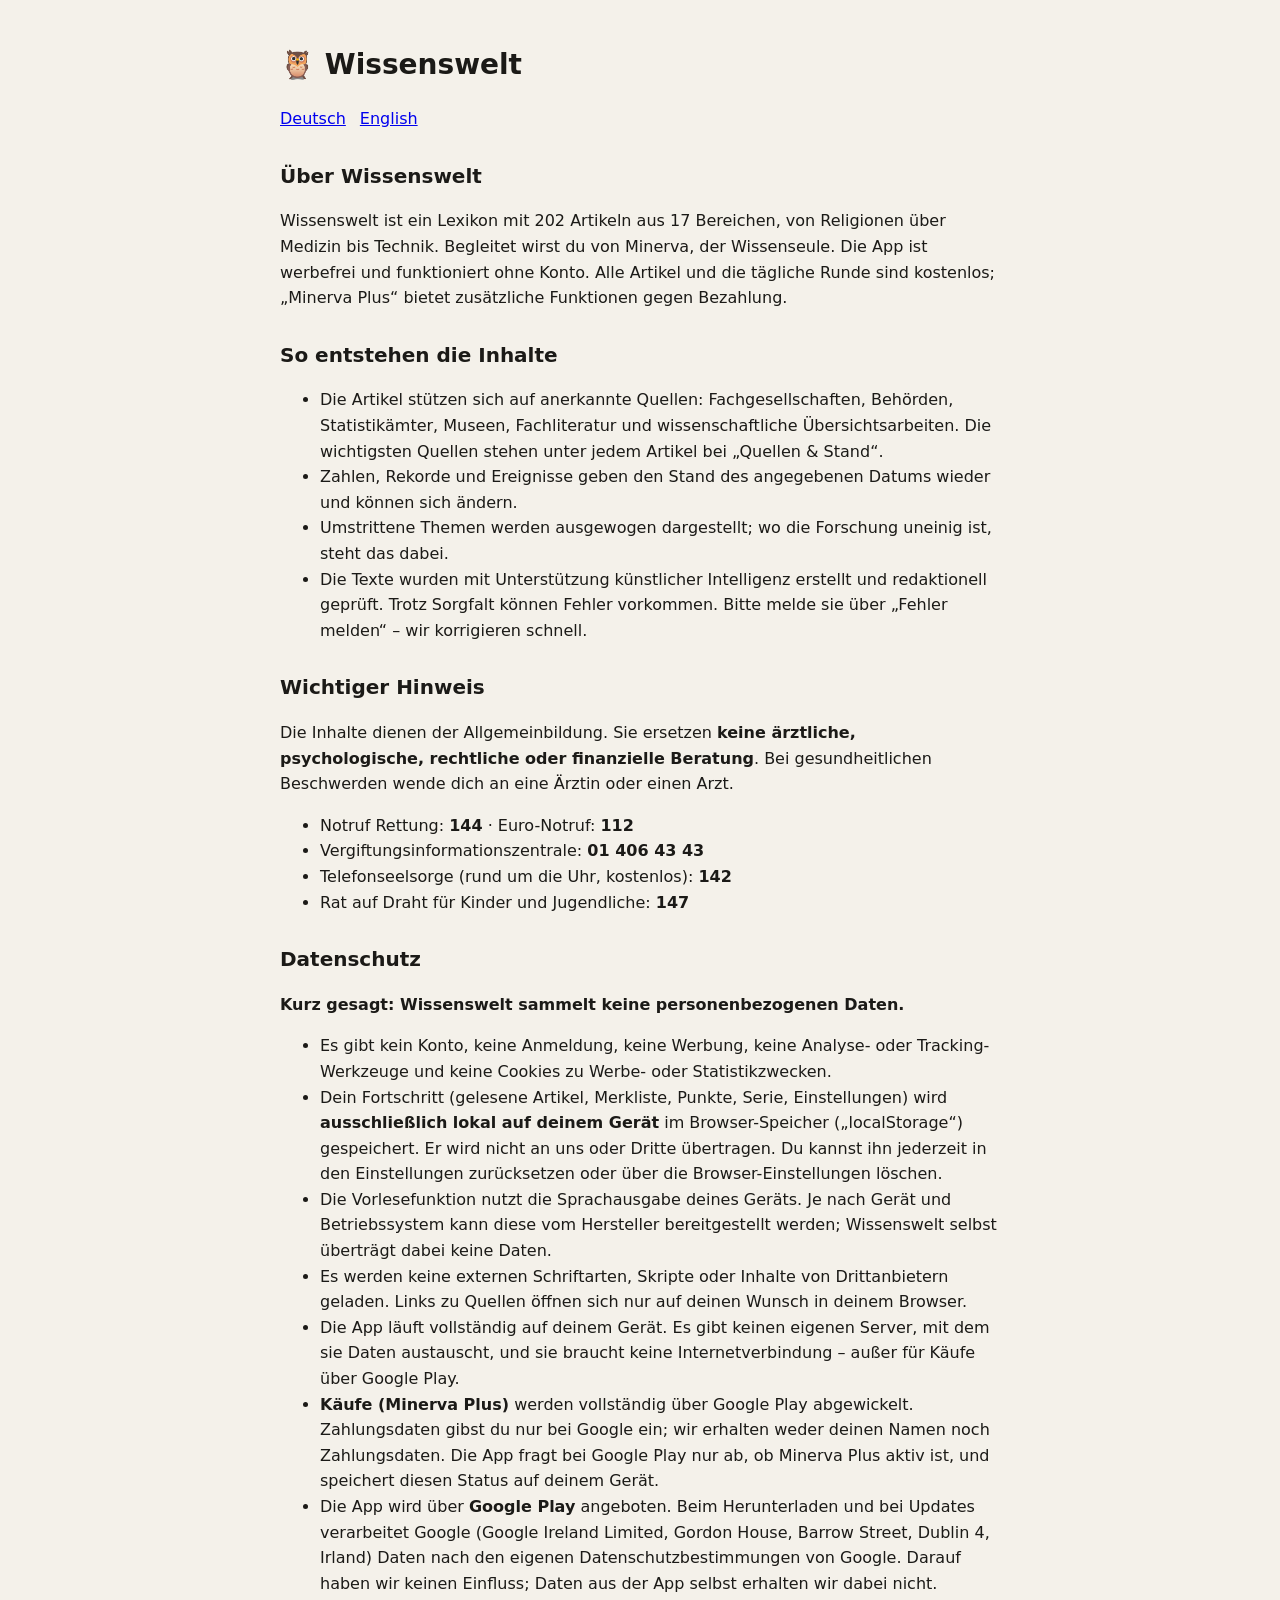
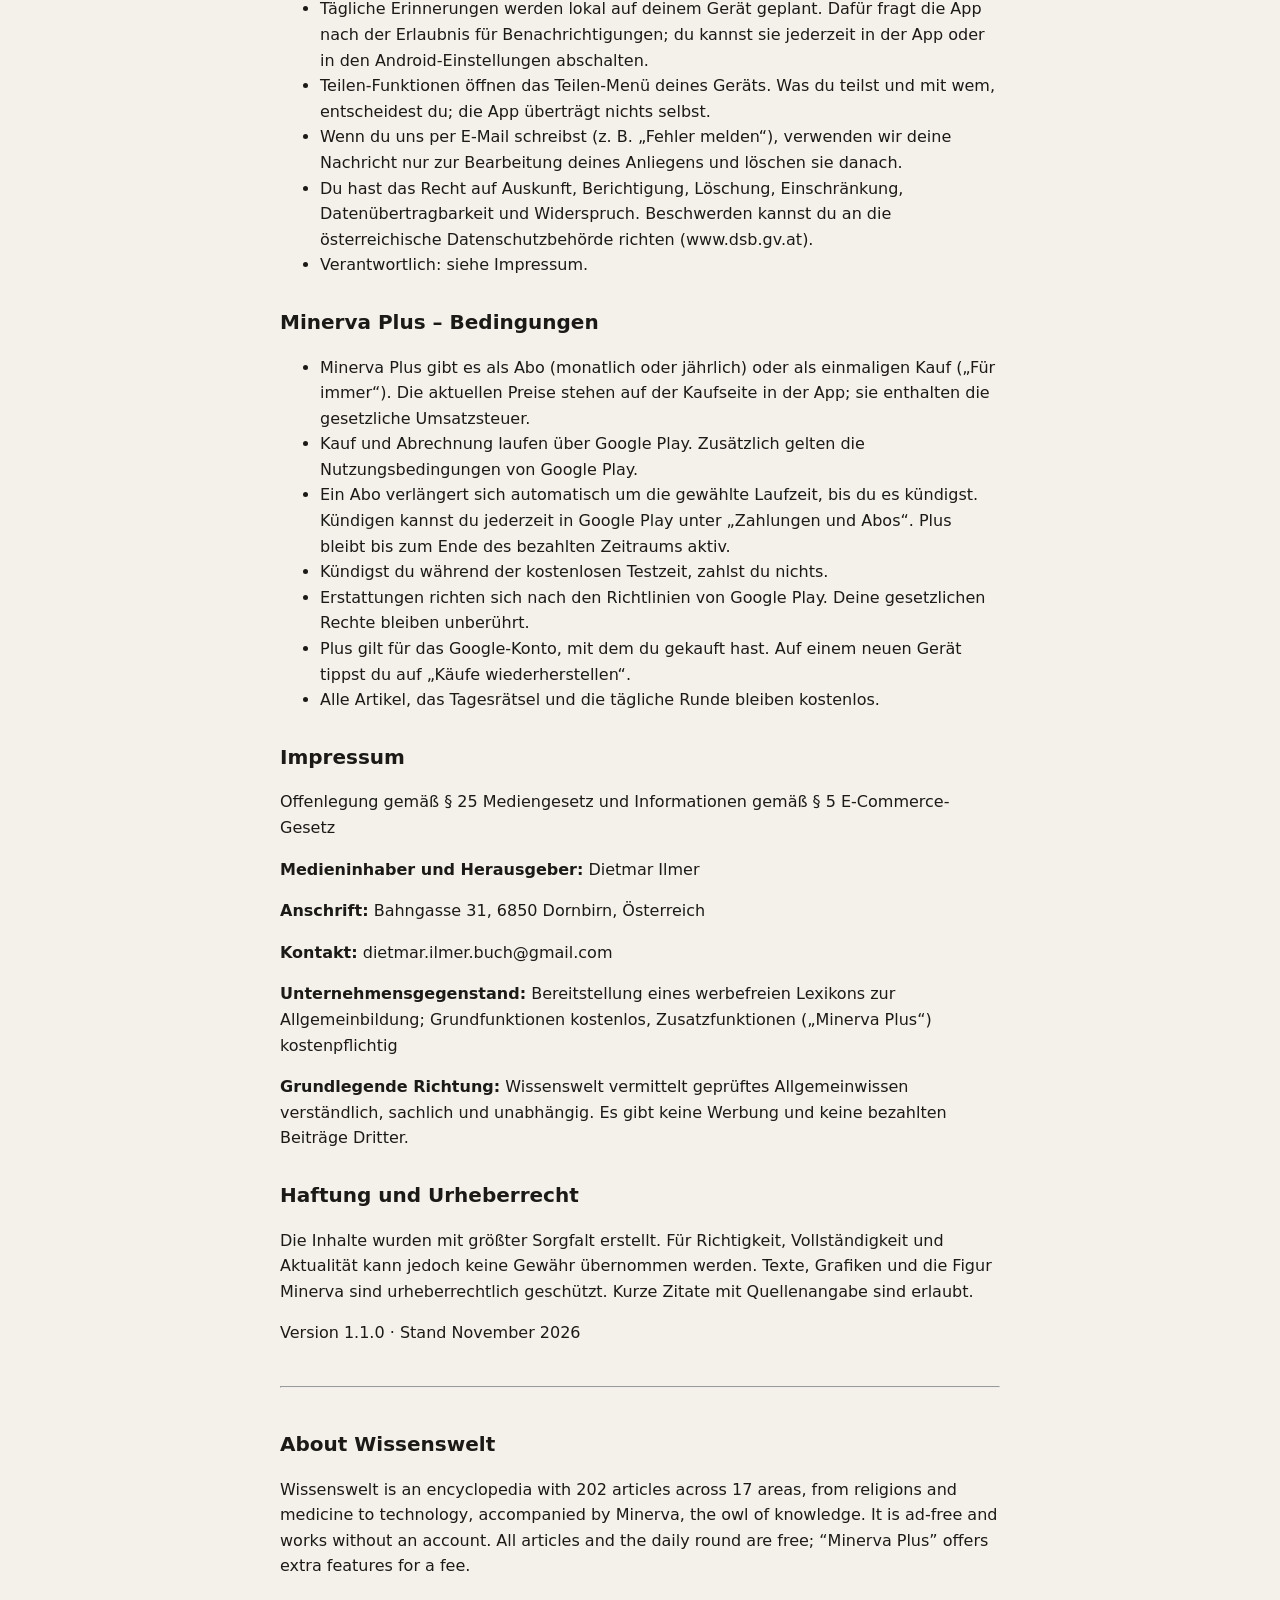
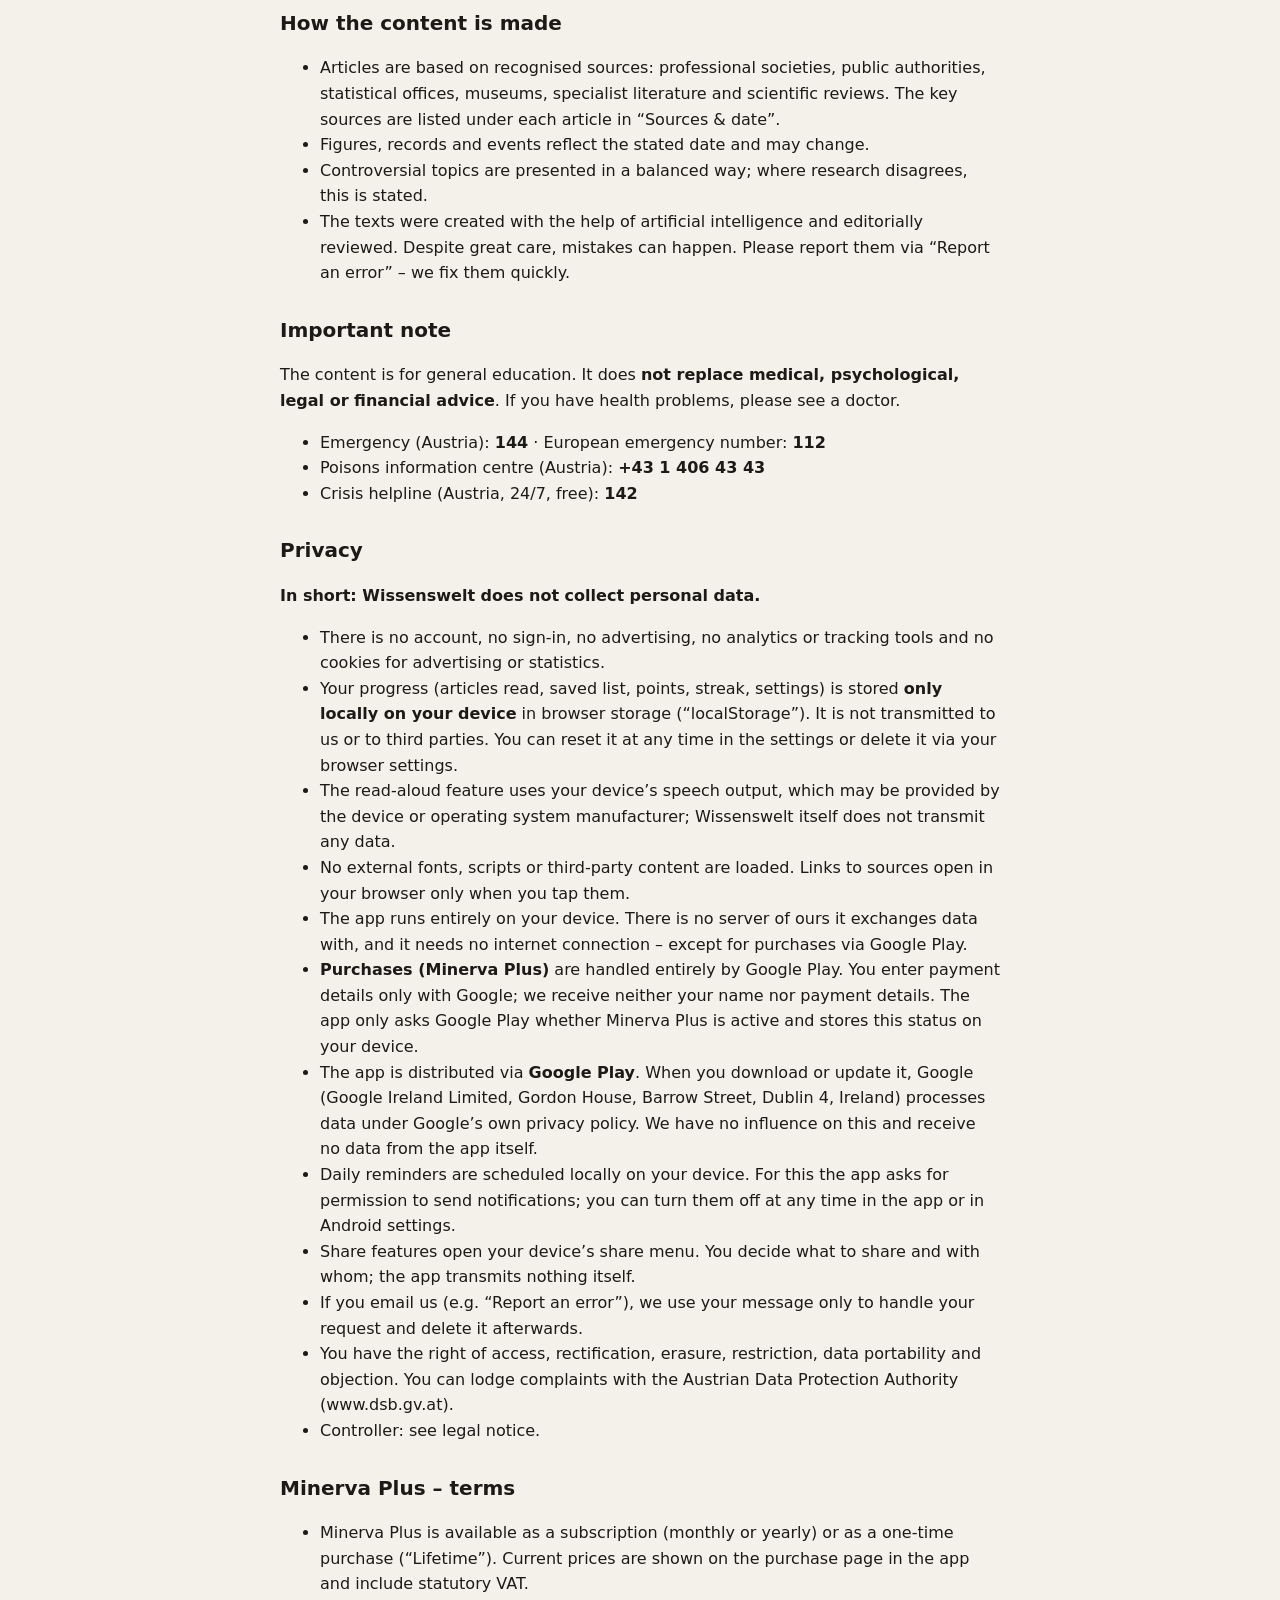
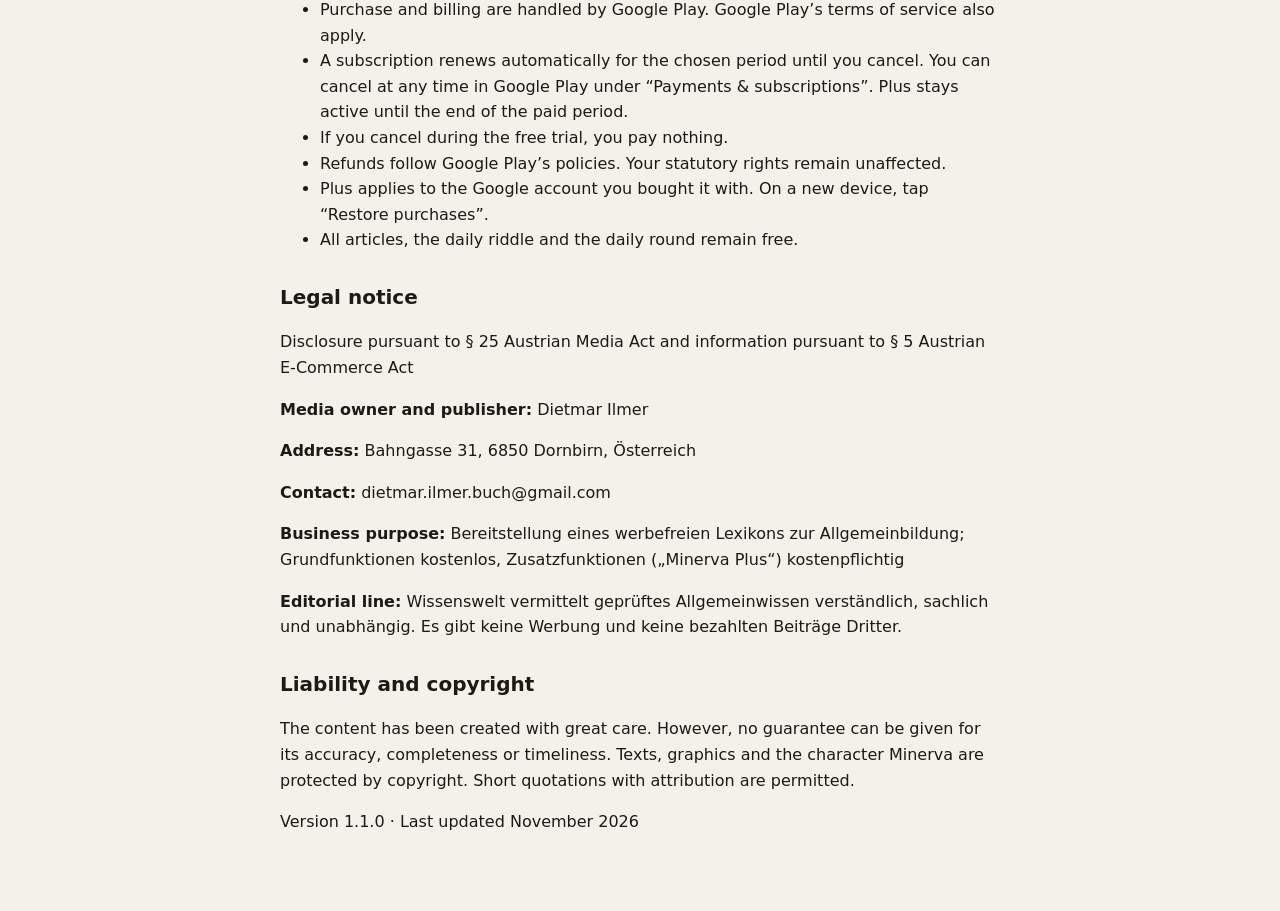
==== index.html @ 7f0a8e6c "Datenschutzerklärung und Impressum für Wissenswelt Co-Authored-By: Claude Opus 5.5 <noreply@anthropi" ====
<!DOCTYPE html><html lang="de"><head><meta charset="utf-8"><meta name="viewport" content="width=device-width,initial-scale=1"><title>Wissenswelt – Datenschutz & Impressum</title>
<style>body{font-family:system-ui,-apple-system,"Segoe UI",Roboto,sans-serif;max-width:720px;margin:0 auto;padding:24px 18px 60px;line-height:1.6;color:#1b1a17;background:#f4f1ea}h1{font-size:28px}h2{margin-top:28px;font-size:20px}nav a{margin-right:14px}hr{margin:40px 0}</style></head>
<body><h1>🦉 Wissenswelt</h1><nav><a href="#de">Deutsch</a><a href="#en">English</a></nav><section id="de"><h2>Über Wissenswelt</h2>
<p>Wissenswelt ist ein Lexikon mit 202 Artikeln aus 17 Bereichen, von Religionen über Medizin bis Technik. Begleitet wirst du von Minerva, der Wissenseule. Die App ist werbefrei und funktioniert ohne Konto. Alle Artikel und die tägliche Runde sind kostenlos; „Minerva Plus“ bietet zusätzliche Funktionen gegen Bezahlung.</p>
<h2>So entstehen die Inhalte</h2>
<ul>
<li>Die Artikel stützen sich auf anerkannte Quellen: Fachgesellschaften, Behörden, Statistikämter, Museen, Fachliteratur und wissenschaftliche Übersichtsarbeiten. Die wichtigsten Quellen stehen unter jedem Artikel bei „Quellen &amp; Stand“.</li>
<li>Zahlen, Rekorde und Ereignisse geben den Stand des angegebenen Datums wieder und können sich ändern.</li>
<li>Umstrittene Themen werden ausgewogen dargestellt; wo die Forschung uneinig ist, steht das dabei.</li>
<li>Die Texte wurden mit Unterstützung künstlicher Intelligenz erstellt und redaktionell geprüft. Trotz Sorgfalt können Fehler vorkommen. Bitte melde sie über „Fehler melden“ – wir korrigieren schnell.</li>
</ul>
<h2>Wichtiger Hinweis</h2>
<p>Die Inhalte dienen der Allgemeinbildung. Sie ersetzen <b>keine ärztliche, psychologische, rechtliche oder finanzielle Beratung</b>. Bei gesundheitlichen Beschwerden wende dich an eine Ärztin oder einen Arzt.</p>
<ul>
<li>Notruf Rettung: <b>144</b> · Euro-Notruf: <b>112</b></li>
<li>Vergiftungsinformationszentrale: <b>01 406 43 43</b></li>
<li>Telefonseelsorge (rund um die Uhr, kostenlos): <b>142</b></li>
<li>Rat auf Draht für Kinder und Jugendliche: <b>147</b></li>
</ul>
<h2>Datenschutz</h2>
<p><b>Kurz gesagt: Wissenswelt sammelt keine personenbezogenen Daten.</b></p>
<ul>
<li>Es gibt kein Konto, keine Anmeldung, keine Werbung, keine Analyse- oder Tracking-Werkzeuge und keine Cookies zu Werbe- oder Statistikzwecken.</li>
<li>Dein Fortschritt (gelesene Artikel, Merkliste, Punkte, Serie, Einstellungen) wird <b>ausschließlich lokal auf deinem Gerät</b> im Browser-Speicher („localStorage“) gespeichert. Er wird nicht an uns oder Dritte übertragen. Du kannst ihn jederzeit in den Einstellungen zurücksetzen oder über die Browser-Einstellungen löschen.</li>
<li>Die Vorlesefunktion nutzt die Sprachausgabe deines Geräts. Je nach Gerät und Betriebssystem kann diese vom Hersteller bereitgestellt werden; Wissenswelt selbst überträgt dabei keine Daten.</li>
<li>Es werden keine externen Schriftarten, Skripte oder Inhalte von Drittanbietern geladen. Links zu Quellen öffnen sich nur auf deinen Wunsch in deinem Browser.</li>
<li>Die App läuft vollständig auf deinem Gerät. Es gibt keinen eigenen Server, mit dem sie Daten austauscht, und sie braucht keine Internetverbindung – außer für Käufe über Google Play.</li>
<li><b>Käufe (Minerva Plus)</b> werden vollständig über Google Play abgewickelt. Zahlungsdaten gibst du nur bei Google ein; wir erhalten weder deinen Namen noch Zahlungsdaten. Die App fragt bei Google Play nur ab, ob Minerva Plus aktiv ist, und speichert diesen Status auf deinem Gerät.</li>
<li>Die App wird über <b>Google Play</b> angeboten. Beim Herunterladen und bei Updates verarbeitet Google (Google Ireland Limited, Gordon House, Barrow Street, Dublin 4, Irland) Daten nach den eigenen Datenschutzbestimmungen von Google. Darauf haben wir keinen Einfluss; Daten aus der App selbst erhalten wir dabei nicht.</li>
<li>Tägliche Erinnerungen werden lokal auf deinem Gerät geplant. Dafür fragt die App nach der Erlaubnis für Benachrichtigungen; du kannst sie jederzeit in der App oder in den Android-Einstellungen abschalten.</li>
<li>Teilen-Funktionen öffnen das Teilen-Menü deines Geräts. Was du teilst und mit wem, entscheidest du; die App überträgt nichts selbst.</li>
<li>Wenn du uns per E-Mail schreibst (z. B. „Fehler melden“), verwenden wir deine Nachricht nur zur Bearbeitung deines Anliegens und löschen sie danach.</li>
<li>Du hast das Recht auf Auskunft, Berichtigung, Löschung, Einschränkung, Datenübertragbarkeit und Widerspruch. Beschwerden kannst du an die österreichische Datenschutzbehörde richten (www.dsb.gv.at).</li>
<li>Verantwortlich: siehe Impressum.</li>
</ul>
<h2>Minerva Plus – Bedingungen</h2>
<ul>
<li>Minerva Plus gibt es als Abo (monatlich oder jährlich) oder als einmaligen Kauf („Für immer“). Die aktuellen Preise stehen auf der Kaufseite in der App; sie enthalten die gesetzliche Umsatzsteuer.</li>
<li>Kauf und Abrechnung laufen über Google Play. Zusätzlich gelten die Nutzungsbedingungen von Google Play.</li>
<li>Ein Abo verlängert sich automatisch um die gewählte Laufzeit, bis du es kündigst. Kündigen kannst du jederzeit in Google Play unter „Zahlungen und Abos“. Plus bleibt bis zum Ende des bezahlten Zeitraums aktiv.</li>
<li>Kündigst du während der kostenlosen Testzeit, zahlst du nichts.</li>
<li>Erstattungen richten sich nach den Richtlinien von Google Play. Deine gesetzlichen Rechte bleiben unberührt.</li>
<li>Plus gilt für das Google-Konto, mit dem du gekauft hast. Auf einem neuen Gerät tippst du auf „Käufe wiederherstellen“.</li>
<li>Alle Artikel, das Tagesrätsel und die tägliche Runde bleiben kostenlos.</li>
</ul>
<h2>Impressum</h2>
<p>Offenlegung gemäß § 25 Mediengesetz und Informationen gemäß § 5 E-Commerce-Gesetz</p>
<p><b>Medieninhaber und Herausgeber:</b> Dietmar Ilmer</p>
<p><b>Anschrift:</b> Bahngasse 31, 6850 Dornbirn, Österreich</p>
<p><b>Kontakt:</b> dietmar.ilmer.buch@gmail.com</p>
<p><b>Unternehmensgegenstand:</b> Bereitstellung eines werbefreien Lexikons zur Allgemeinbildung; Grundfunktionen kostenlos, Zusatzfunktionen („Minerva Plus“) kostenpflichtig</p>
<p><b>Grundlegende Richtung:</b> Wissenswelt vermittelt geprüftes Allgemeinwissen verständlich, sachlich und unabhängig. Es gibt keine Werbung und keine bezahlten Beiträge Dritter.</p>
<h2>Haftung und Urheberrecht</h2>
<p>Die Inhalte wurden mit größter Sorgfalt erstellt. Für Richtigkeit, Vollständigkeit und Aktualität kann jedoch keine Gewähr übernommen werden. Texte, Grafiken und die Figur Minerva sind urheberrechtlich geschützt. Kurze Zitate mit Quellenangabe sind erlaubt.</p>
<p>Version 1.1.0 · Stand November 2026</p></section><hr><section id="en" lang="en"><h2>About Wissenswelt</h2>
<p>Wissenswelt is an encyclopedia with 202 articles across 17 areas, from religions and medicine to technology, accompanied by Minerva, the owl of knowledge. It is ad-free and works without an account. All articles and the daily round are free; “Minerva Plus” offers extra features for a fee.</p>
<h2>How the content is made</h2>
<ul>
<li>Articles are based on recognised sources: professional societies, public authorities, statistical offices, museums, specialist literature and scientific reviews. The key sources are listed under each article in “Sources &amp; date”.</li>
<li>Figures, records and events reflect the stated date and may change.</li>
<li>Controversial topics are presented in a balanced way; where research disagrees, this is stated.</li>
<li>The texts were created with the help of artificial intelligence and editorially reviewed. Despite great care, mistakes can happen. Please report them via “Report an error” – we fix them quickly.</li>
</ul>
<h2>Important note</h2>
<p>The content is for general education. It does <b>not replace medical, psychological, legal or financial advice</b>. If you have health problems, please see a doctor.</p>
<ul>
<li>Emergency (Austria): <b>144</b> · European emergency number: <b>112</b></li>
<li>Poisons information centre (Austria): <b>+43 1 406 43 43</b></li>
<li>Crisis helpline (Austria, 24/7, free): <b>142</b></li>
</ul>
<h2>Privacy</h2>
<p><b>In short: Wissenswelt does not collect personal data.</b></p>
<ul>
<li>There is no account, no sign-in, no advertising, no analytics or tracking tools and no cookies for advertising or statistics.</li>
<li>Your progress (articles read, saved list, points, streak, settings) is stored <b>only locally on your device</b> in browser storage (“localStorage”). It is not transmitted to us or to third parties. You can reset it at any time in the settings or delete it via your browser settings.</li>
<li>The read-aloud feature uses your device’s speech output, which may be provided by the device or operating system manufacturer; Wissenswelt itself does not transmit any data.</li>
<li>No external fonts, scripts or third-party content are loaded. Links to sources open in your browser only when you tap them.</li>
<li>The app runs entirely on your device. There is no server of ours it exchanges data with, and it needs no internet connection – except for purchases via Google Play.</li>
<li><b>Purchases (Minerva Plus)</b> are handled entirely by Google Play. You enter payment details only with Google; we receive neither your name nor payment details. The app only asks Google Play whether Minerva Plus is active and stores this status on your device.</li>
<li>The app is distributed via <b>Google Play</b>. When you download or update it, Google (Google Ireland Limited, Gordon House, Barrow Street, Dublin 4, Ireland) processes data under Google’s own privacy policy. We have no influence on this and receive no data from the app itself.</li>
<li>Daily reminders are scheduled locally on your device. For this the app asks for permission to send notifications; you can turn them off at any time in the app or in Android settings.</li>
<li>Share features open your device’s share menu. You decide what to share and with whom; the app transmits nothing itself.</li>
<li>If you email us (e.g. “Report an error”), we use your message only to handle your request and delete it afterwards.</li>
<li>You have the right of access, rectification, erasure, restriction, data portability and objection. You can lodge complaints with the Austrian Data Protection Authority (www.dsb.gv.at).</li>
<li>Controller: see legal notice.</li>
</ul>
<h2>Minerva Plus – terms</h2>
<ul>
<li>Minerva Plus is available as a subscription (monthly or yearly) or as a one-time purchase (“Lifetime”). Current prices are shown on the purchase page in the app and include statutory VAT.</li>
<li>Purchase and billing are handled by Google Play. Google Play’s terms of service also apply.</li>
<li>A subscription renews automatically for the chosen period until you cancel. You can cancel at any time in Google Play under “Payments &amp; subscriptions”. Plus stays active until the end of the paid period.</li>
<li>If you cancel during the free trial, you pay nothing.</li>
<li>Refunds follow Google Play’s policies. Your statutory rights remain unaffected.</li>
<li>Plus applies to the Google account you bought it with. On a new device, tap “Restore purchases”.</li>
<li>All articles, the daily riddle and the daily round remain free.</li>
</ul>
<h2>Legal notice</h2>
<p>Disclosure pursuant to § 25 Austrian Media Act and information pursuant to § 5 Austrian E-Commerce Act</p>
<p><b>Media owner and publisher:</b> Dietmar Ilmer</p>
<p><b>Address:</b> Bahngasse 31, 6850 Dornbirn, Österreich</p>
<p><b>Contact:</b> dietmar.ilmer.buch@gmail.com</p>
<p><b>Business purpose:</b> Bereitstellung eines werbefreien Lexikons zur Allgemeinbildung; Grundfunktionen kostenlos, Zusatzfunktionen („Minerva Plus“) kostenpflichtig</p>
<p><b>Editorial line:</b> Wissenswelt vermittelt geprüftes Allgemeinwissen verständlich, sachlich und unabhängig. Es gibt keine Werbung und keine bezahlten Beiträge Dritter.</p>
<h2>Liability and copyright</h2>
<p>The content has been created with great care. However, no guarantee can be given for its accuracy, completeness or timeliness. Texts, graphics and the character Minerva are protected by copyright. Short quotations with attribution are permitted.</p>
<p>Version 1.1.0 · Last updated November 2026</p></section></body></html>
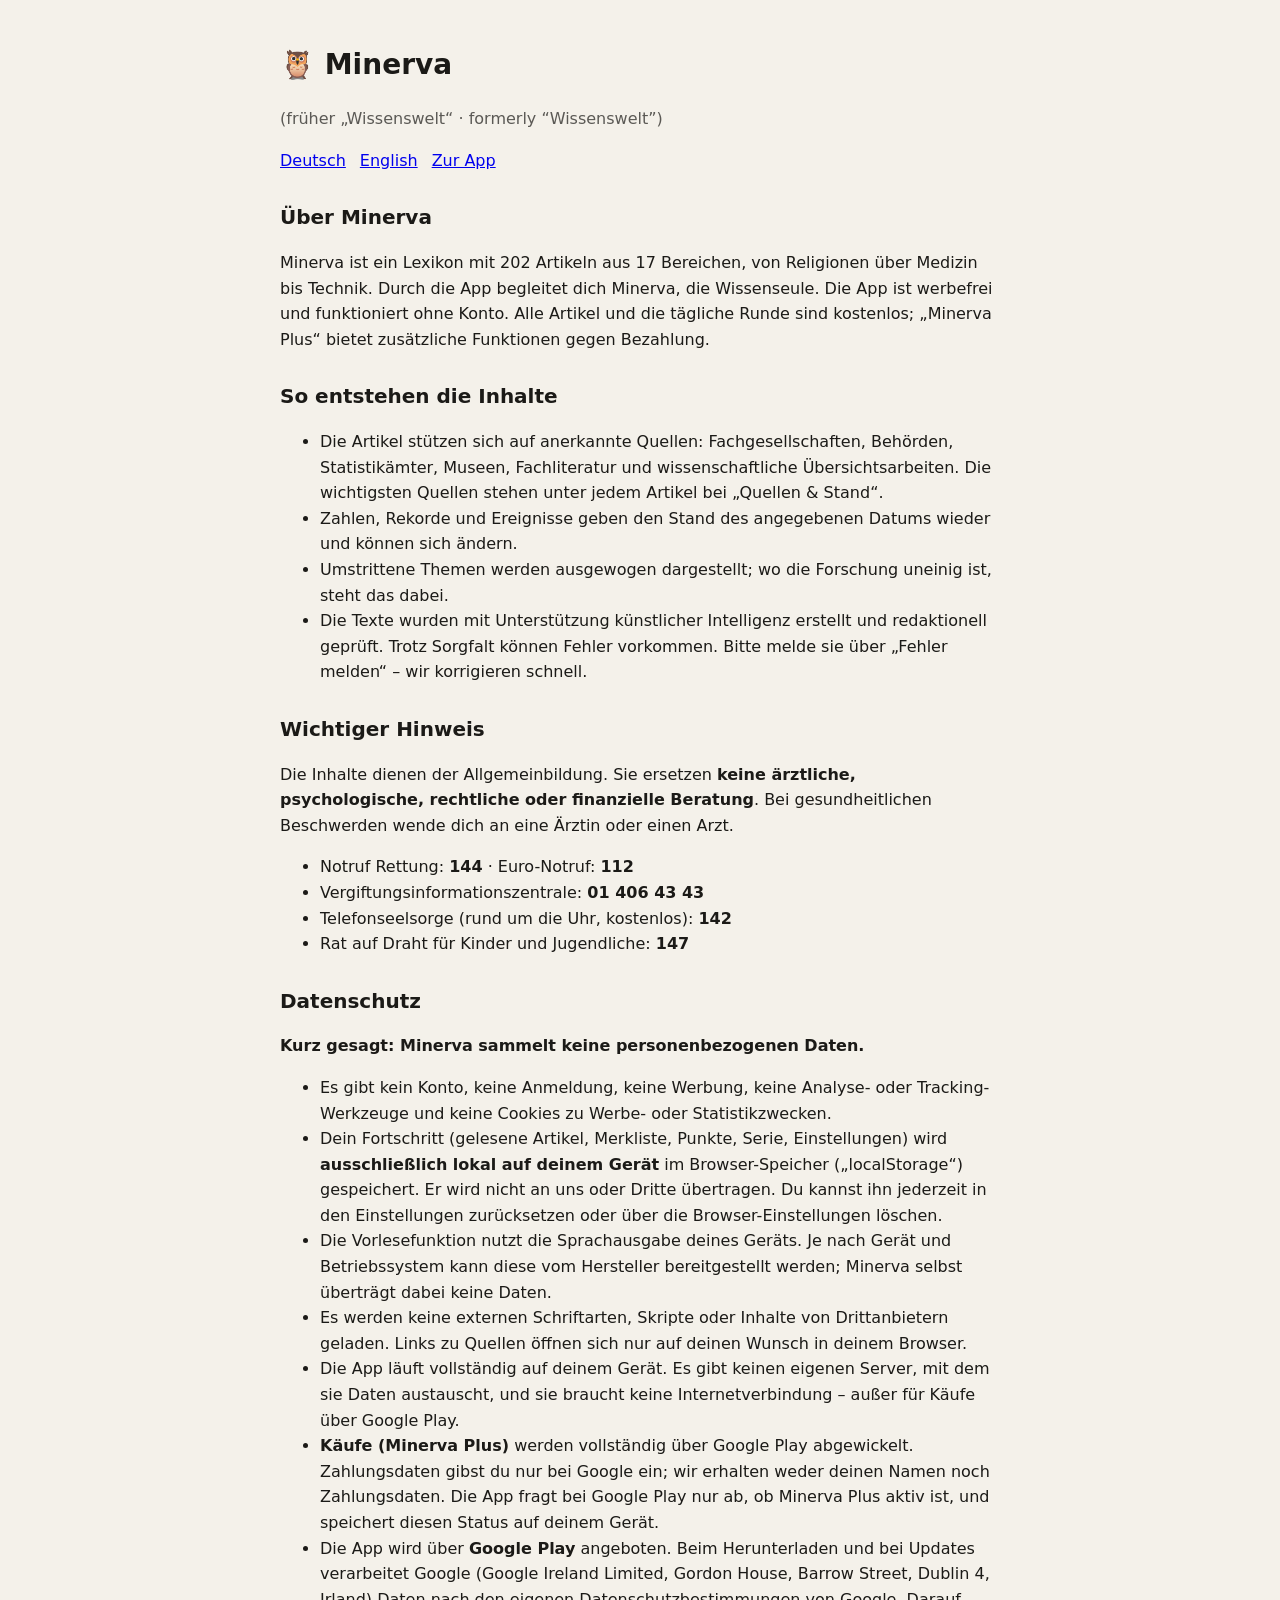
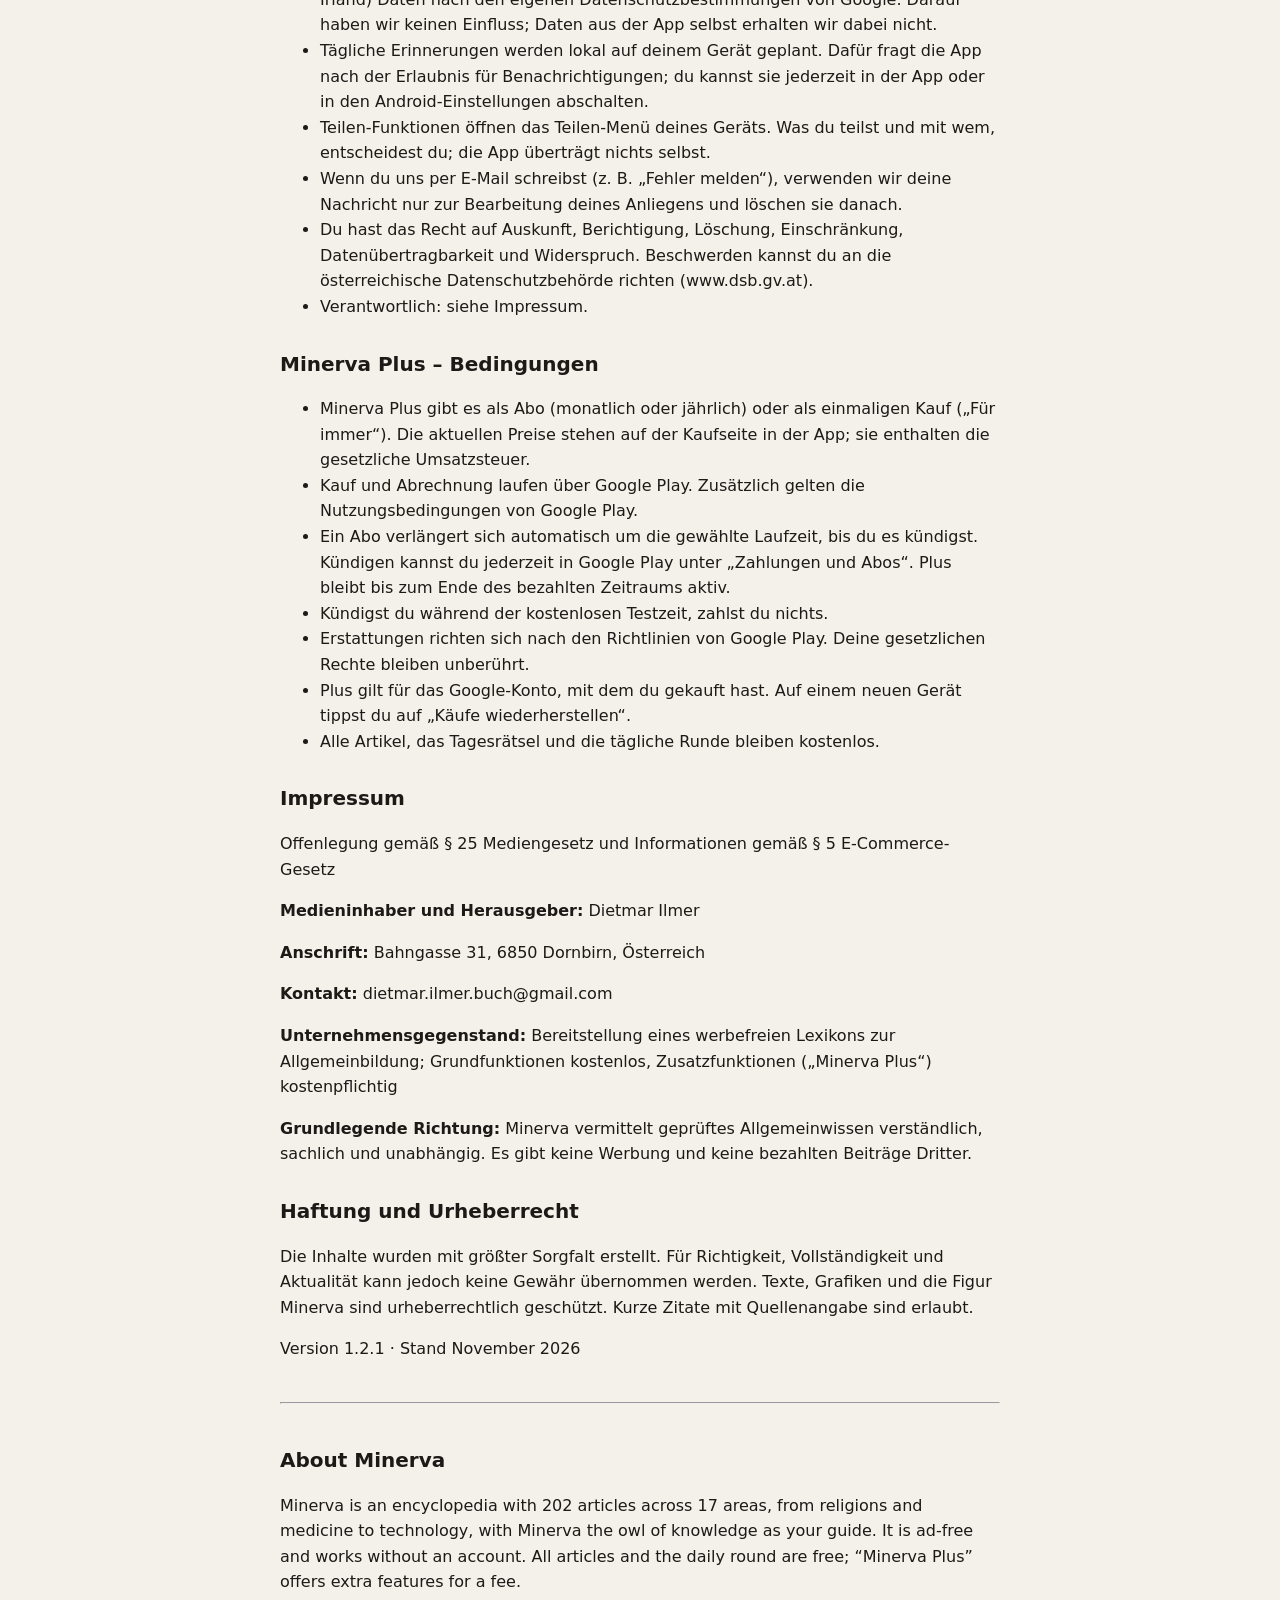
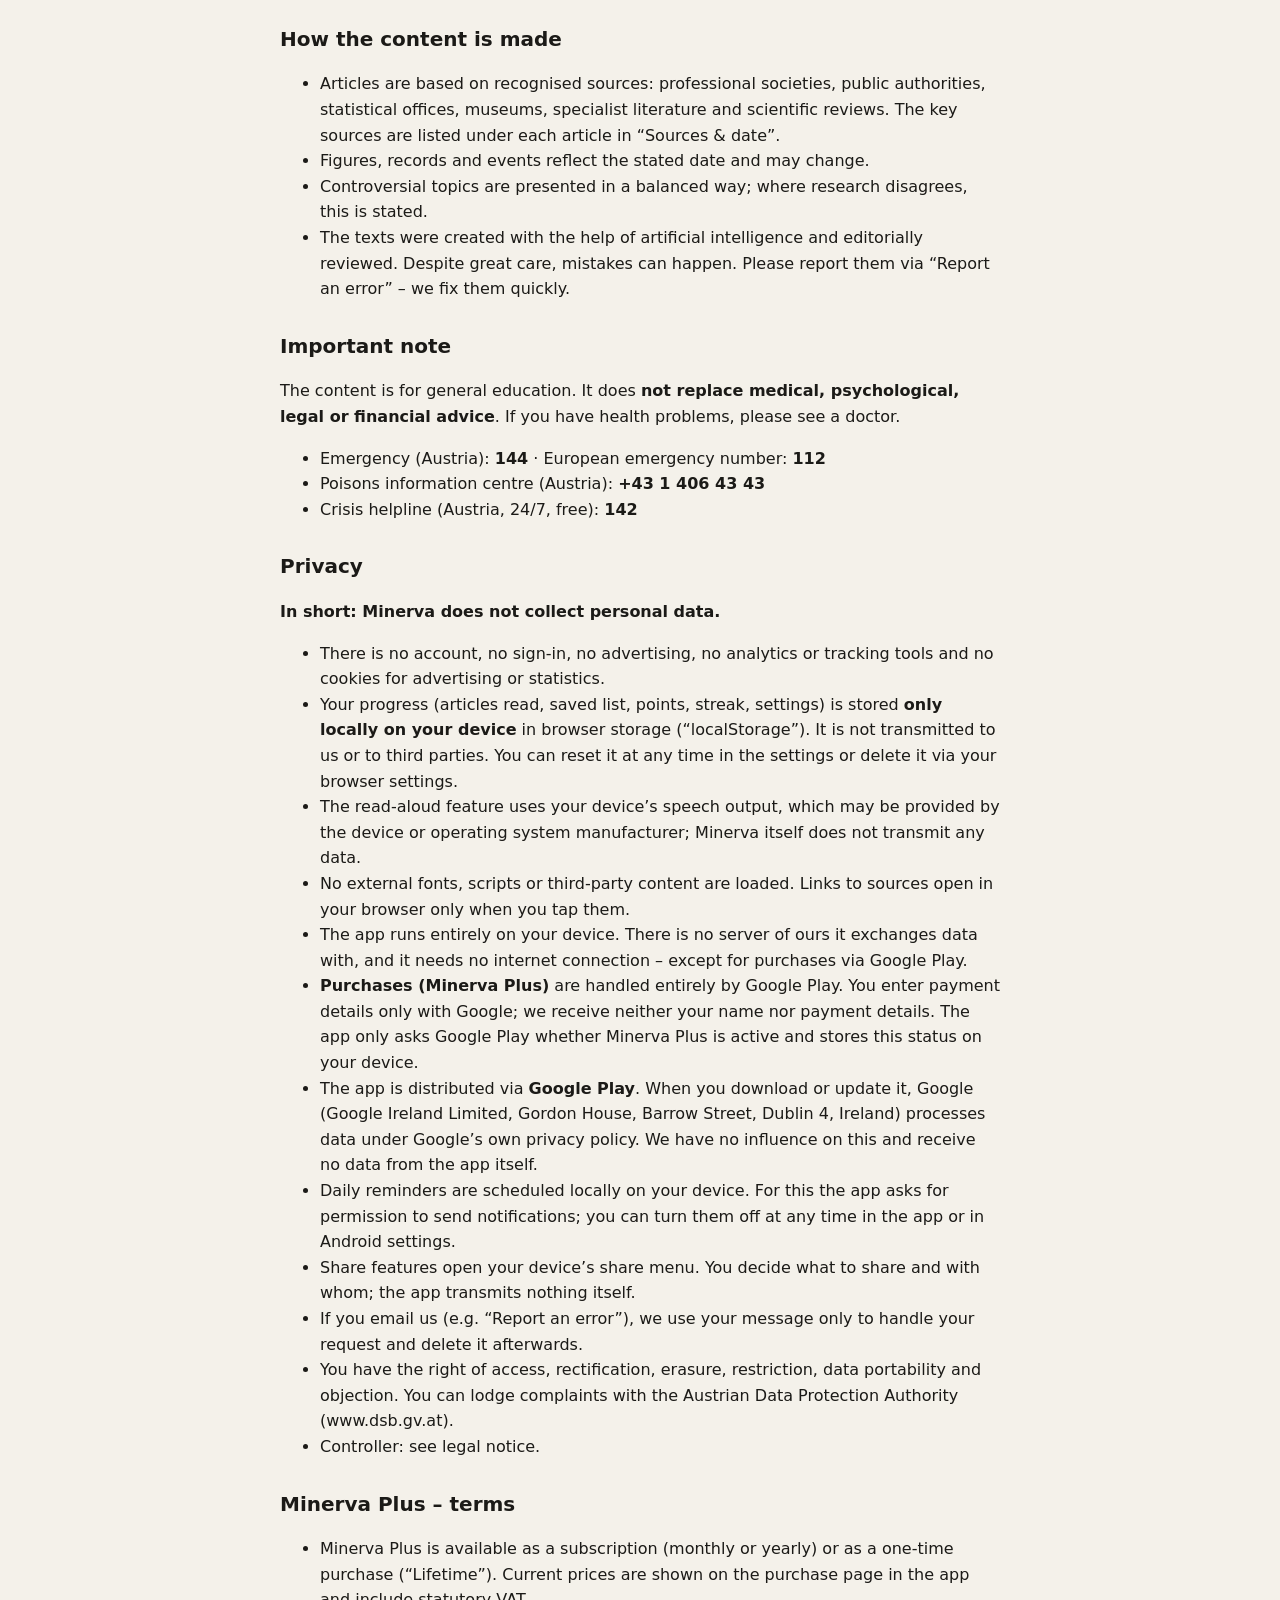
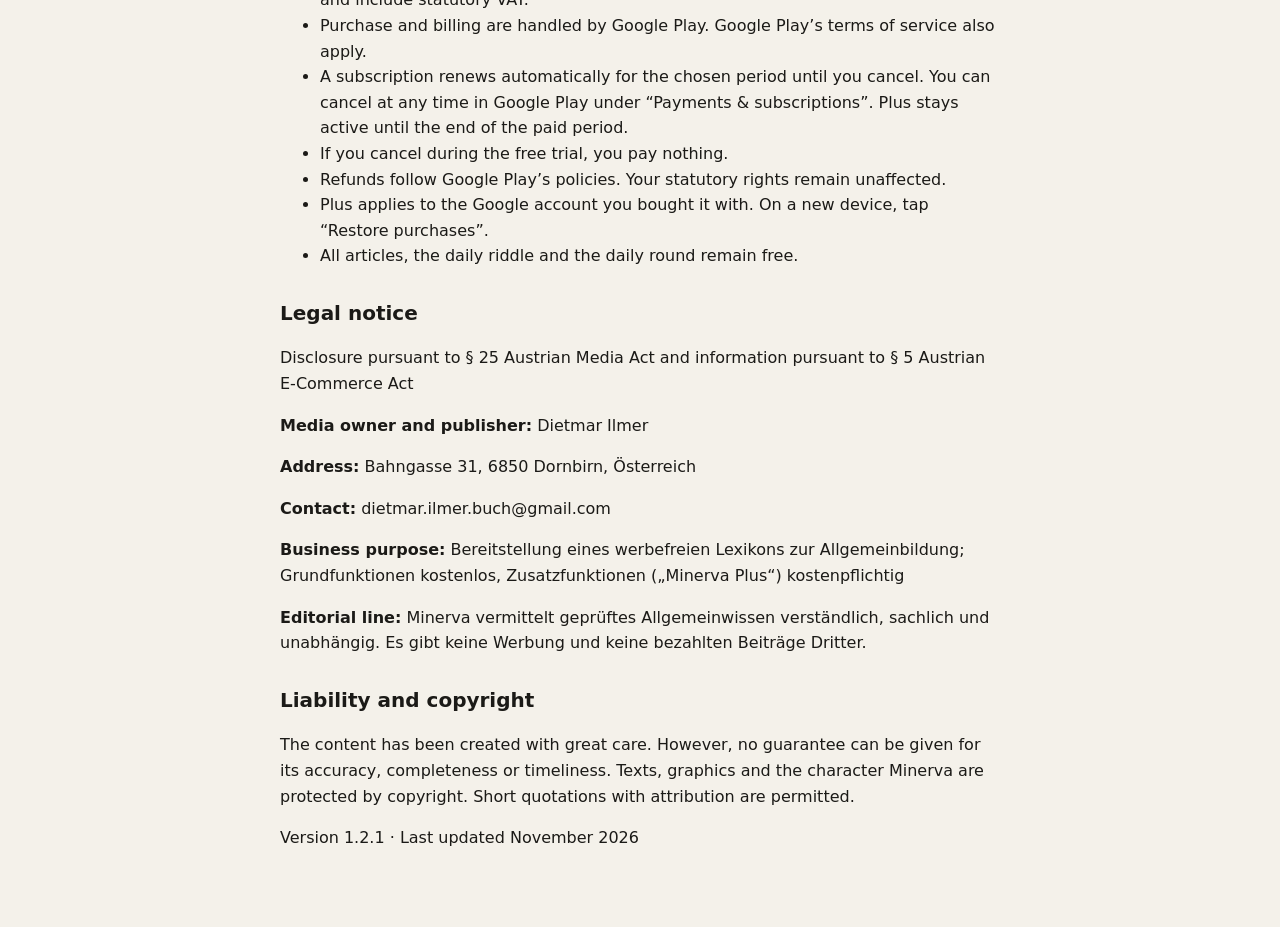
==== commit 65a74897: "Datenschutzerklärung: App heißt jetzt Minerva, Version 1.2.1 Co-Authored-By: Claude Opus 5.5 <norepl" ====
--- a/index.html
+++ b/index.html
@@ -1,7 +1,7 @@
-<!DOCTYPE html><html lang="de"><head><meta charset="utf-8"><meta name="viewport" content="width=device-width,initial-scale=1"><title>Wissenswelt – Datenschutz & Impressum</title>
+<!DOCTYPE html><html lang="de"><head><meta charset="utf-8"><meta name="viewport" content="width=device-width,initial-scale=1"><title>Minerva – Datenschutz & Impressum</title>
 <style>body{font-family:system-ui,-apple-system,"Segoe UI",Roboto,sans-serif;max-width:720px;margin:0 auto;padding:24px 18px 60px;line-height:1.6;color:#1b1a17;background:#f4f1ea}h1{font-size:28px}h2{margin-top:28px;font-size:20px}nav a{margin-right:14px}hr{margin:40px 0}</style></head>
-<body><h1>🦉 Wissenswelt</h1><nav><a href="#de">Deutsch</a><a href="#en">English</a></nav><section id="de"><h2>Über Wissenswelt</h2>
-<p>Wissenswelt ist ein Lexikon mit 202 Artikeln aus 17 Bereichen, von Religionen über Medizin bis Technik. Begleitet wirst du von Minerva, der Wissenseule. Die App ist werbefrei und funktioniert ohne Konto. Alle Artikel und die tägliche Runde sind kostenlos; „Minerva Plus“ bietet zusätzliche Funktionen gegen Bezahlung.</p>
+<body><h1>🦉 Minerva</h1><p style="opacity:.7">(früher „Wissenswelt“ · formerly “Wissenswelt”)</p><nav><a href="#de">Deutsch</a><a href="#en">English</a><a href="./">Zur App</a></nav><section id="de"><h2>Über Minerva</h2>
+<p>Minerva ist ein Lexikon mit 202 Artikeln aus 17 Bereichen, von Religionen über Medizin bis Technik. Durch die App begleitet dich Minerva, die Wissenseule. Die App ist werbefrei und funktioniert ohne Konto. Alle Artikel und die tägliche Runde sind kostenlos; „Minerva Plus“ bietet zusätzliche Funktionen gegen Bezahlung.</p>
 <h2>So entstehen die Inhalte</h2>
 <ul>
 <li>Die Artikel stützen sich auf anerkannte Quellen: Fachgesellschaften, Behörden, Statistikämter, Museen, Fachliteratur und wissenschaftliche Übersichtsarbeiten. Die wichtigsten Quellen stehen unter jedem Artikel bei „Quellen &amp; Stand“.</li>
@@ -18,11 +18,11 @@
 <li>Rat auf Draht für Kinder und Jugendliche: <b>147</b></li>
 </ul>
 <h2>Datenschutz</h2>
-<p><b>Kurz gesagt: Wissenswelt sammelt keine personenbezogenen Daten.</b></p>
+<p><b>Kurz gesagt: Minerva sammelt keine personenbezogenen Daten.</b></p>
 <ul>
 <li>Es gibt kein Konto, keine Anmeldung, keine Werbung, keine Analyse- oder Tracking-Werkzeuge und keine Cookies zu Werbe- oder Statistikzwecken.</li>
 <li>Dein Fortschritt (gelesene Artikel, Merkliste, Punkte, Serie, Einstellungen) wird <b>ausschließlich lokal auf deinem Gerät</b> im Browser-Speicher („localStorage“) gespeichert. Er wird nicht an uns oder Dritte übertragen. Du kannst ihn jederzeit in den Einstellungen zurücksetzen oder über die Browser-Einstellungen löschen.</li>
-<li>Die Vorlesefunktion nutzt die Sprachausgabe deines Geräts. Je nach Gerät und Betriebssystem kann diese vom Hersteller bereitgestellt werden; Wissenswelt selbst überträgt dabei keine Daten.</li>
+<li>Die Vorlesefunktion nutzt die Sprachausgabe deines Geräts. Je nach Gerät und Betriebssystem kann diese vom Hersteller bereitgestellt werden; Minerva selbst überträgt dabei keine Daten.</li>
 <li>Es werden keine externen Schriftarten, Skripte oder Inhalte von Drittanbietern geladen. Links zu Quellen öffnen sich nur auf deinen Wunsch in deinem Browser.</li>
 <li>Die App läuft vollständig auf deinem Gerät. Es gibt keinen eigenen Server, mit dem sie Daten austauscht, und sie braucht keine Internetverbindung – außer für Käufe über Google Play.</li>
 <li><b>Käufe (Minerva Plus)</b> werden vollständig über Google Play abgewickelt. Zahlungsdaten gibst du nur bei Google ein; wir erhalten weder deinen Namen noch Zahlungsdaten. Die App fragt bei Google Play nur ab, ob Minerva Plus aktiv ist, und speichert diesen Status auf deinem Gerät.</li>
@@ -49,11 +49,11 @@
 <p><b>Anschrift:</b> Bahngasse 31, 6850 Dornbirn, Österreich</p>
 <p><b>Kontakt:</b> dietmar.ilmer.buch@gmail.com</p>
 <p><b>Unternehmensgegenstand:</b> Bereitstellung eines werbefreien Lexikons zur Allgemeinbildung; Grundfunktionen kostenlos, Zusatzfunktionen („Minerva Plus“) kostenpflichtig</p>
-<p><b>Grundlegende Richtung:</b> Wissenswelt vermittelt geprüftes Allgemeinwissen verständlich, sachlich und unabhängig. Es gibt keine Werbung und keine bezahlten Beiträge Dritter.</p>
+<p><b>Grundlegende Richtung:</b> Minerva vermittelt geprüftes Allgemeinwissen verständlich, sachlich und unabhängig. Es gibt keine Werbung und keine bezahlten Beiträge Dritter.</p>
 <h2>Haftung und Urheberrecht</h2>
 <p>Die Inhalte wurden mit größter Sorgfalt erstellt. Für Richtigkeit, Vollständigkeit und Aktualität kann jedoch keine Gewähr übernommen werden. Texte, Grafiken und die Figur Minerva sind urheberrechtlich geschützt. Kurze Zitate mit Quellenangabe sind erlaubt.</p>
-<p>Version 1.1.0 · Stand November 2026</p></section><hr><section id="en" lang="en"><h2>About Wissenswelt</h2>
-<p>Wissenswelt is an encyclopedia with 202 articles across 17 areas, from religions and medicine to technology, accompanied by Minerva, the owl of knowledge. It is ad-free and works without an account. All articles and the daily round are free; “Minerva Plus” offers extra features for a fee.</p>
+<p>Version 1.2.1 · Stand November 2026</p></section><hr><section id="en" lang="en"><h2>About Minerva</h2>
+<p>Minerva is an encyclopedia with 202 articles across 17 areas, from religions and medicine to technology, with Minerva the owl of knowledge as your guide. It is ad-free and works without an account. All articles and the daily round are free; “Minerva Plus” offers extra features for a fee.</p>
 <h2>How the content is made</h2>
 <ul>
 <li>Articles are based on recognised sources: professional societies, public authorities, statistical offices, museums, specialist literature and scientific reviews. The key sources are listed under each article in “Sources &amp; date”.</li>
@@ -69,11 +69,11 @@
 <li>Crisis helpline (Austria, 24/7, free): <b>142</b></li>
 </ul>
 <h2>Privacy</h2>
-<p><b>In short: Wissenswelt does not collect personal data.</b></p>
+<p><b>In short: Minerva does not collect personal data.</b></p>
 <ul>
 <li>There is no account, no sign-in, no advertising, no analytics or tracking tools and no cookies for advertising or statistics.</li>
 <li>Your progress (articles read, saved list, points, streak, settings) is stored <b>only locally on your device</b> in browser storage (“localStorage”). It is not transmitted to us or to third parties. You can reset it at any time in the settings or delete it via your browser settings.</li>
-<li>The read-aloud feature uses your device’s speech output, which may be provided by the device or operating system manufacturer; Wissenswelt itself does not transmit any data.</li>
+<li>The read-aloud feature uses your device’s speech output, which may be provided by the device or operating system manufacturer; Minerva itself does not transmit any data.</li>
 <li>No external fonts, scripts or third-party content are loaded. Links to sources open in your browser only when you tap them.</li>
 <li>The app runs entirely on your device. There is no server of ours it exchanges data with, and it needs no internet connection – except for purchases via Google Play.</li>
 <li><b>Purchases (Minerva Plus)</b> are handled entirely by Google Play. You enter payment details only with Google; we receive neither your name nor payment details. The app only asks Google Play whether Minerva Plus is active and stores this status on your device.</li>
@@ -100,7 +100,7 @@
 <p><b>Address:</b> Bahngasse 31, 6850 Dornbirn, Österreich</p>
 <p><b>Contact:</b> dietmar.ilmer.buch@gmail.com</p>
 <p><b>Business purpose:</b> Bereitstellung eines werbefreien Lexikons zur Allgemeinbildung; Grundfunktionen kostenlos, Zusatzfunktionen („Minerva Plus“) kostenpflichtig</p>
-<p><b>Editorial line:</b> Wissenswelt vermittelt geprüftes Allgemeinwissen verständlich, sachlich und unabhängig. Es gibt keine Werbung und keine bezahlten Beiträge Dritter.</p>
+<p><b>Editorial line:</b> Minerva vermittelt geprüftes Allgemeinwissen verständlich, sachlich und unabhängig. Es gibt keine Werbung und keine bezahlten Beiträge Dritter.</p>
 <h2>Liability and copyright</h2>
 <p>The content has been created with great care. However, no guarantee can be given for its accuracy, completeness or timeliness. Texts, graphics and the character Minerva are protected by copyright. Short quotations with attribution are permitted.</p>
-<p>Version 1.1.0 · Last updated November 2026</p></section></body></html>+<p>Version 1.2.1 · Last updated November 2026</p></section></body></html>
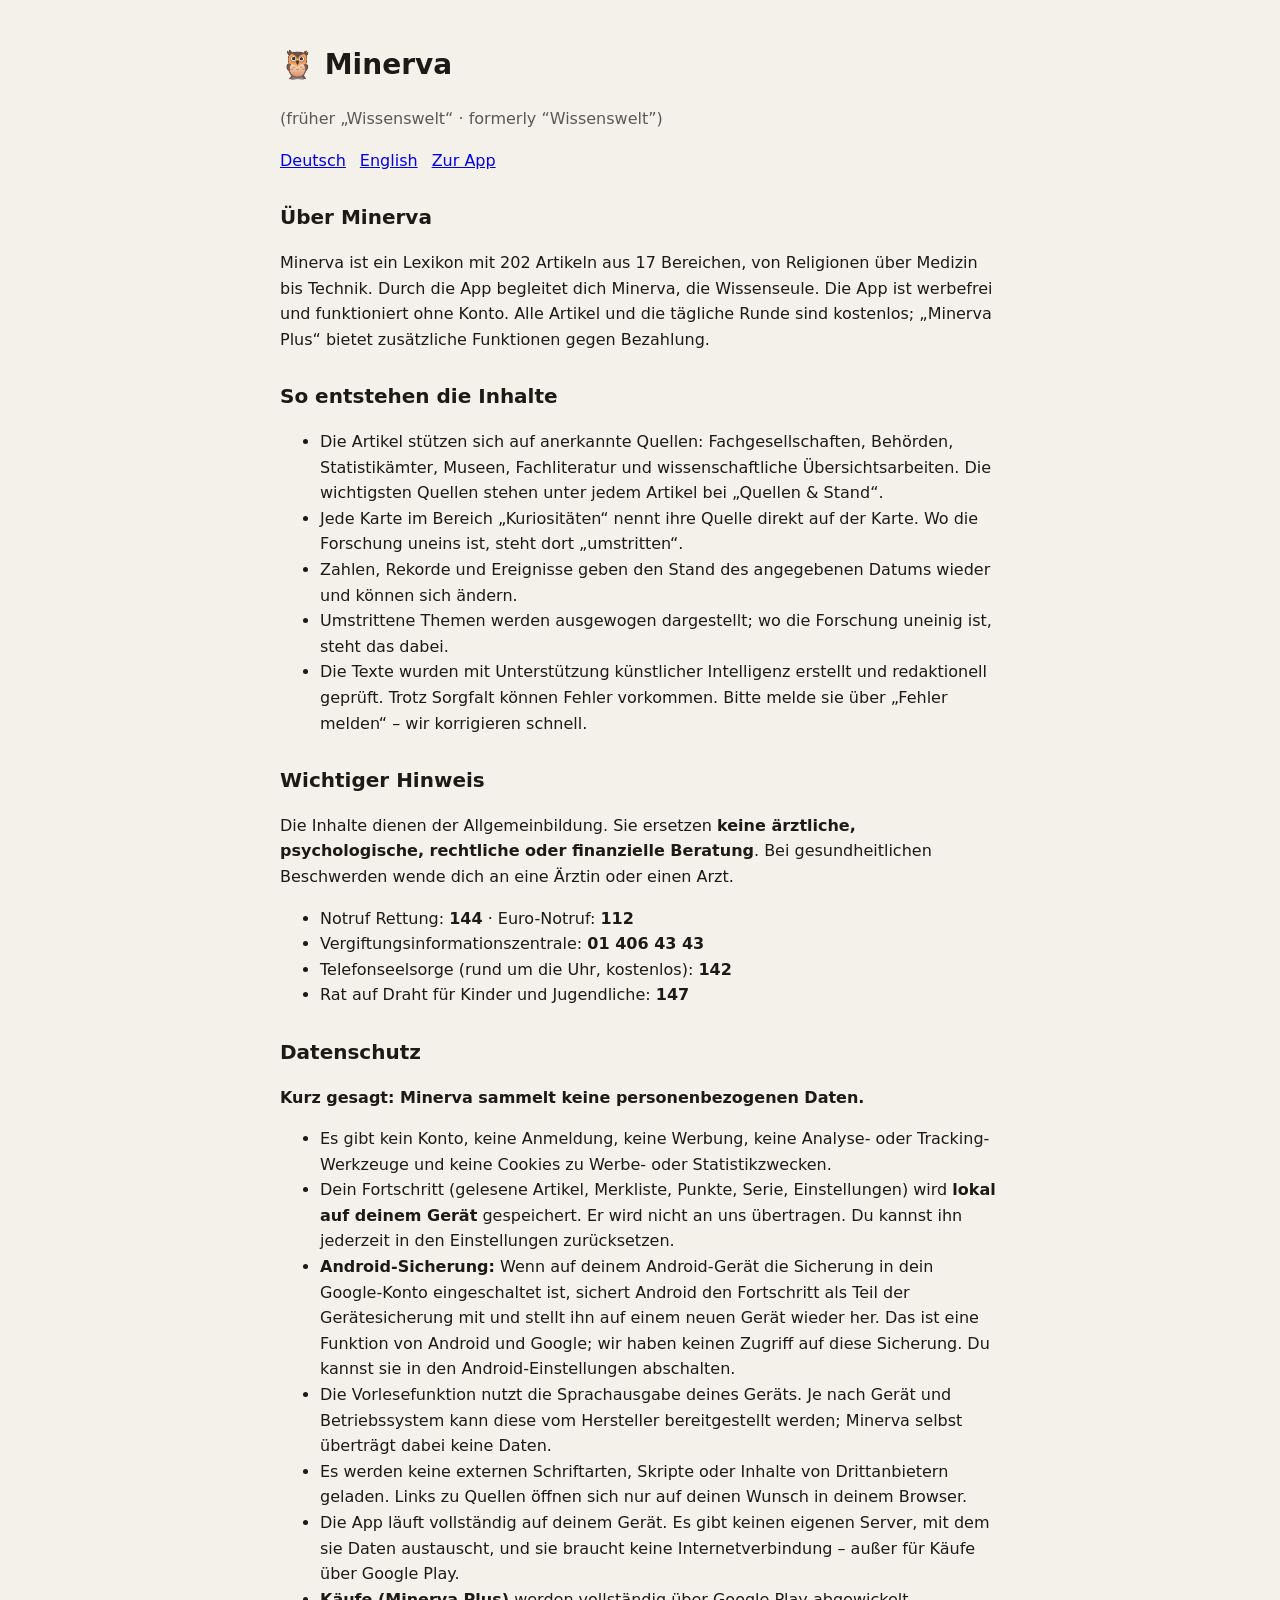
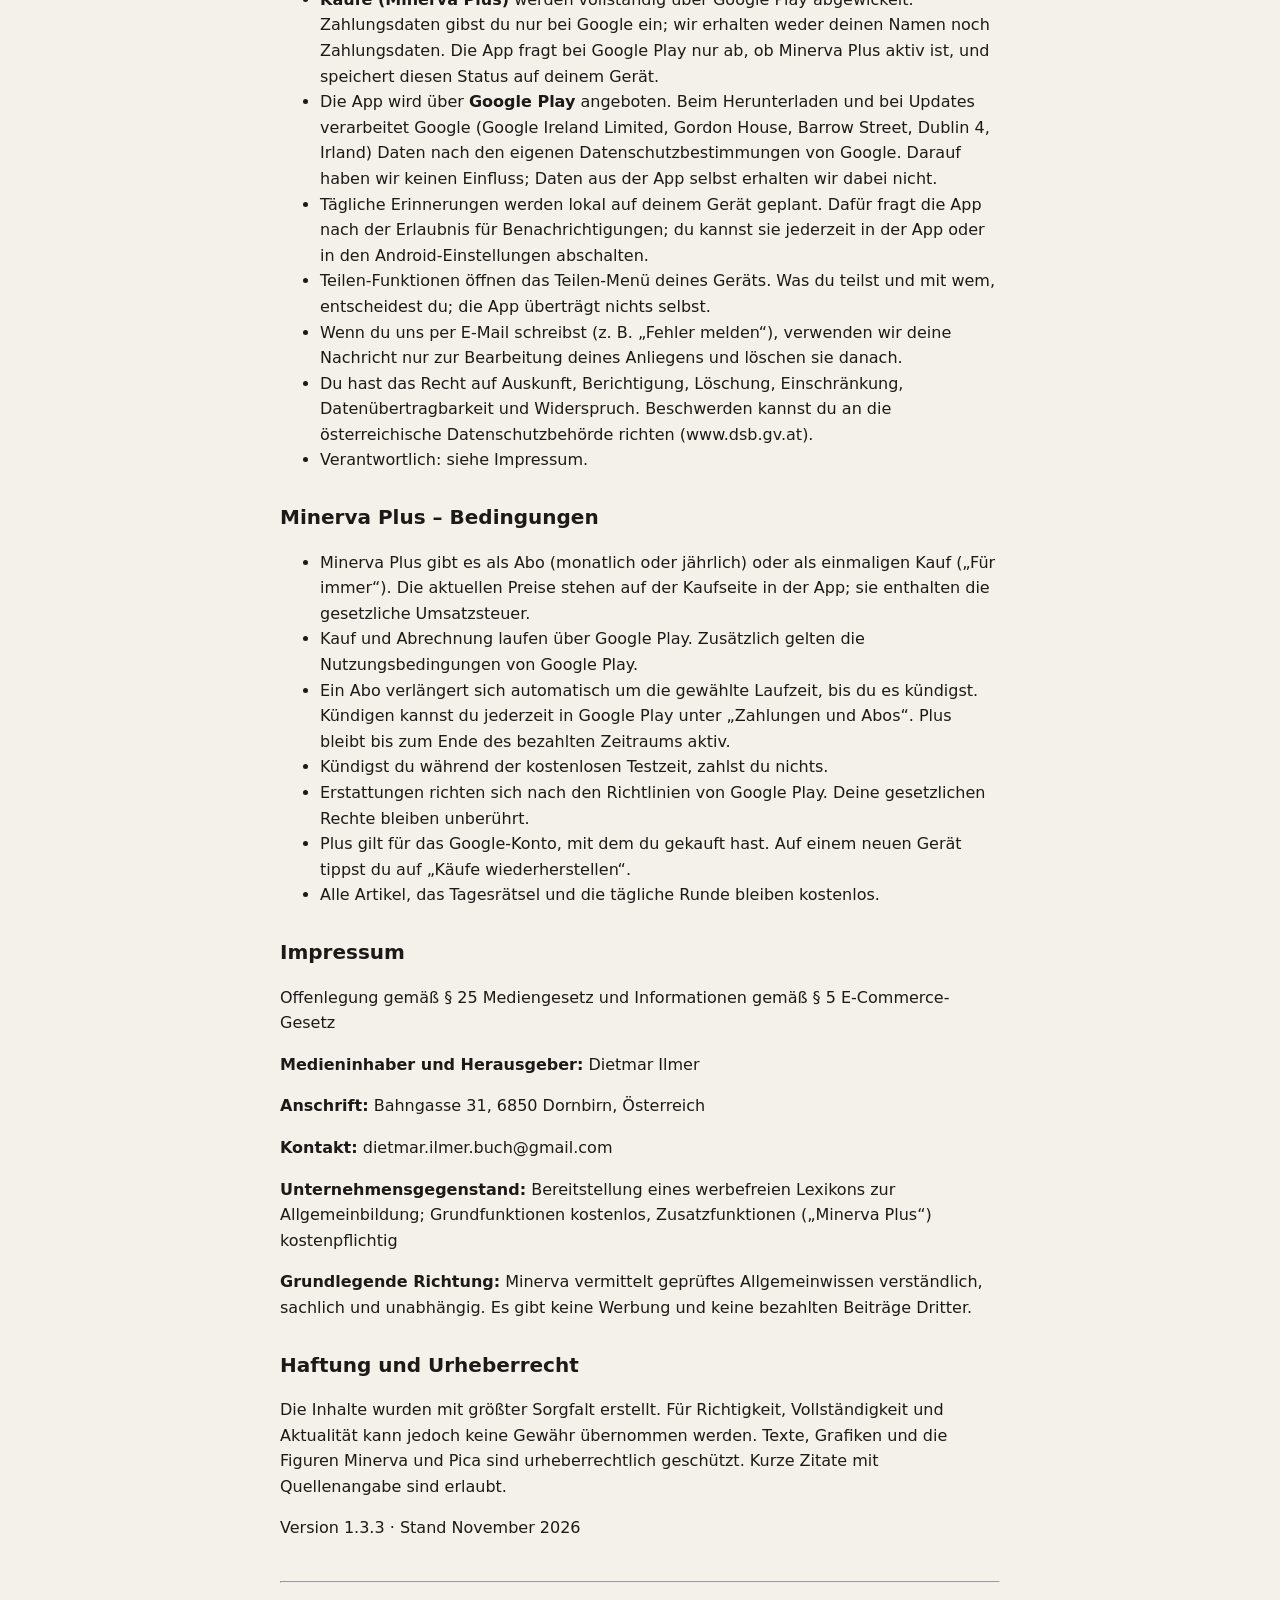
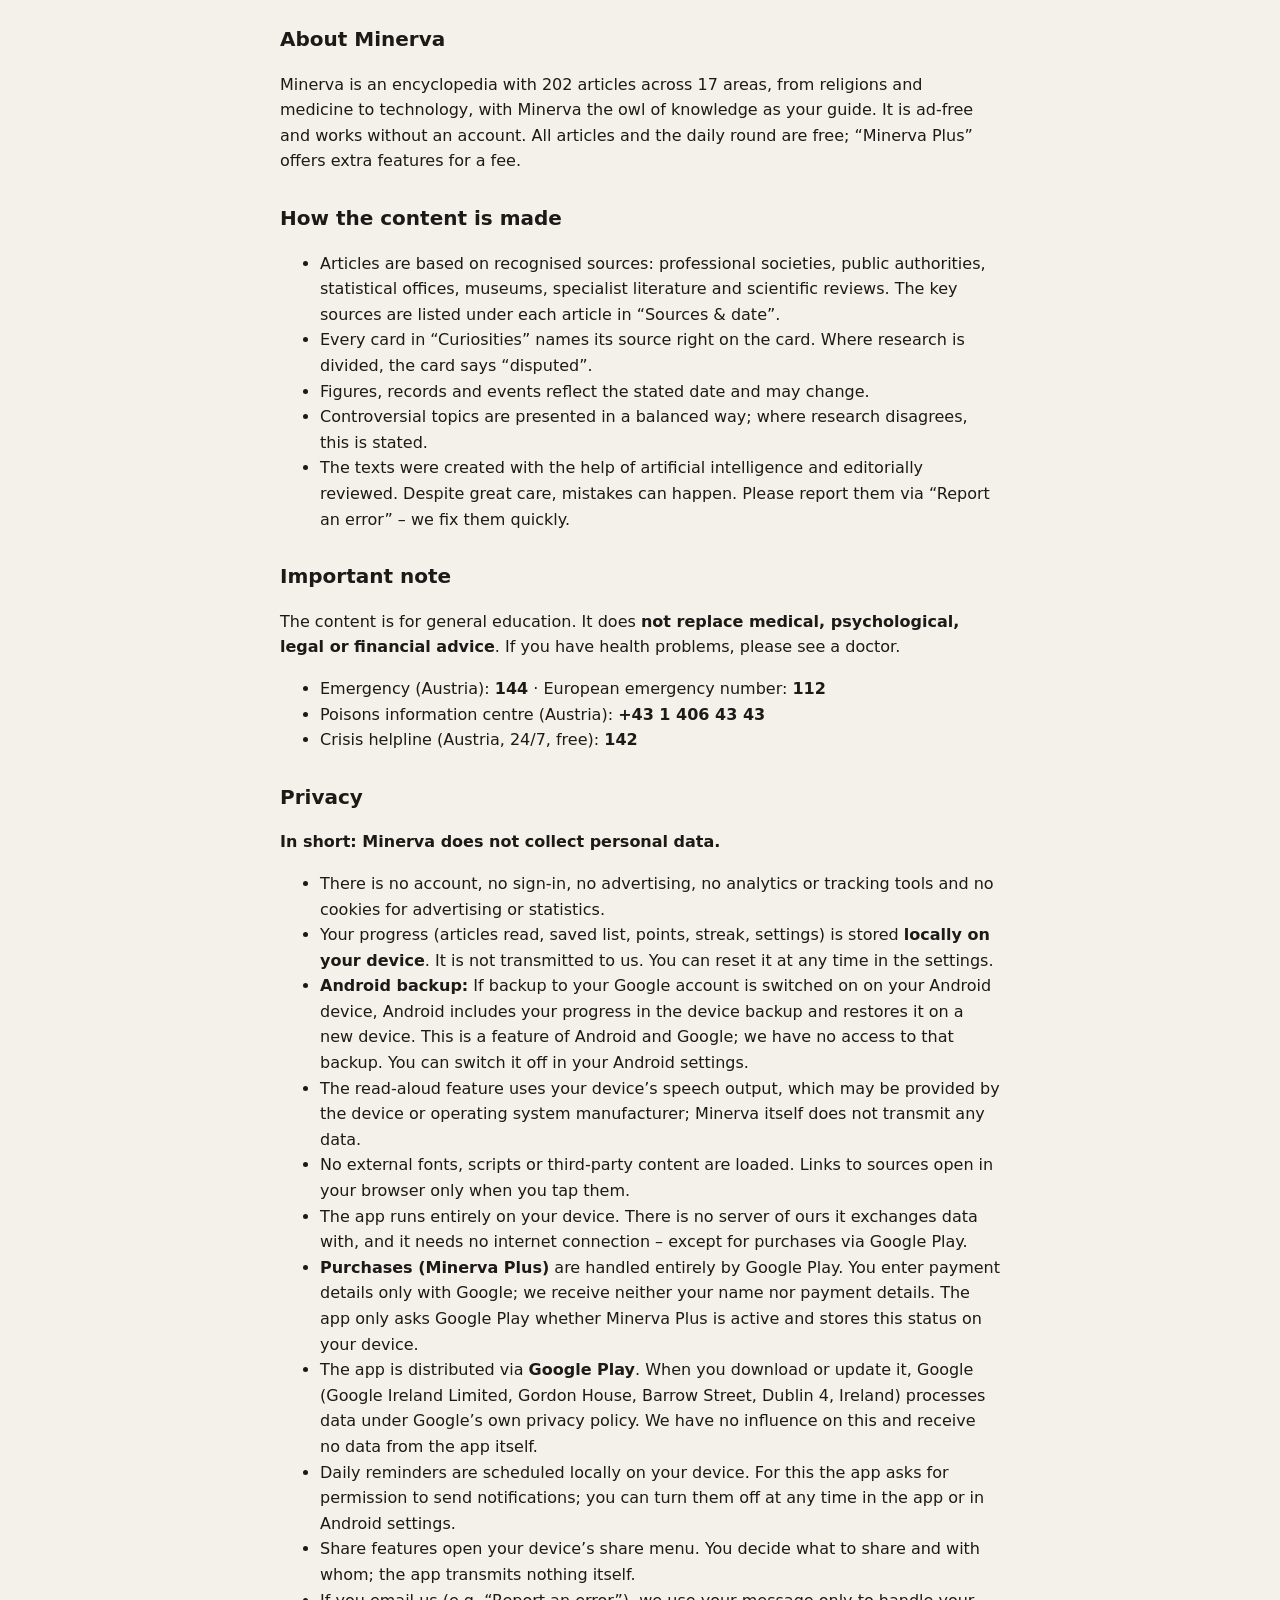
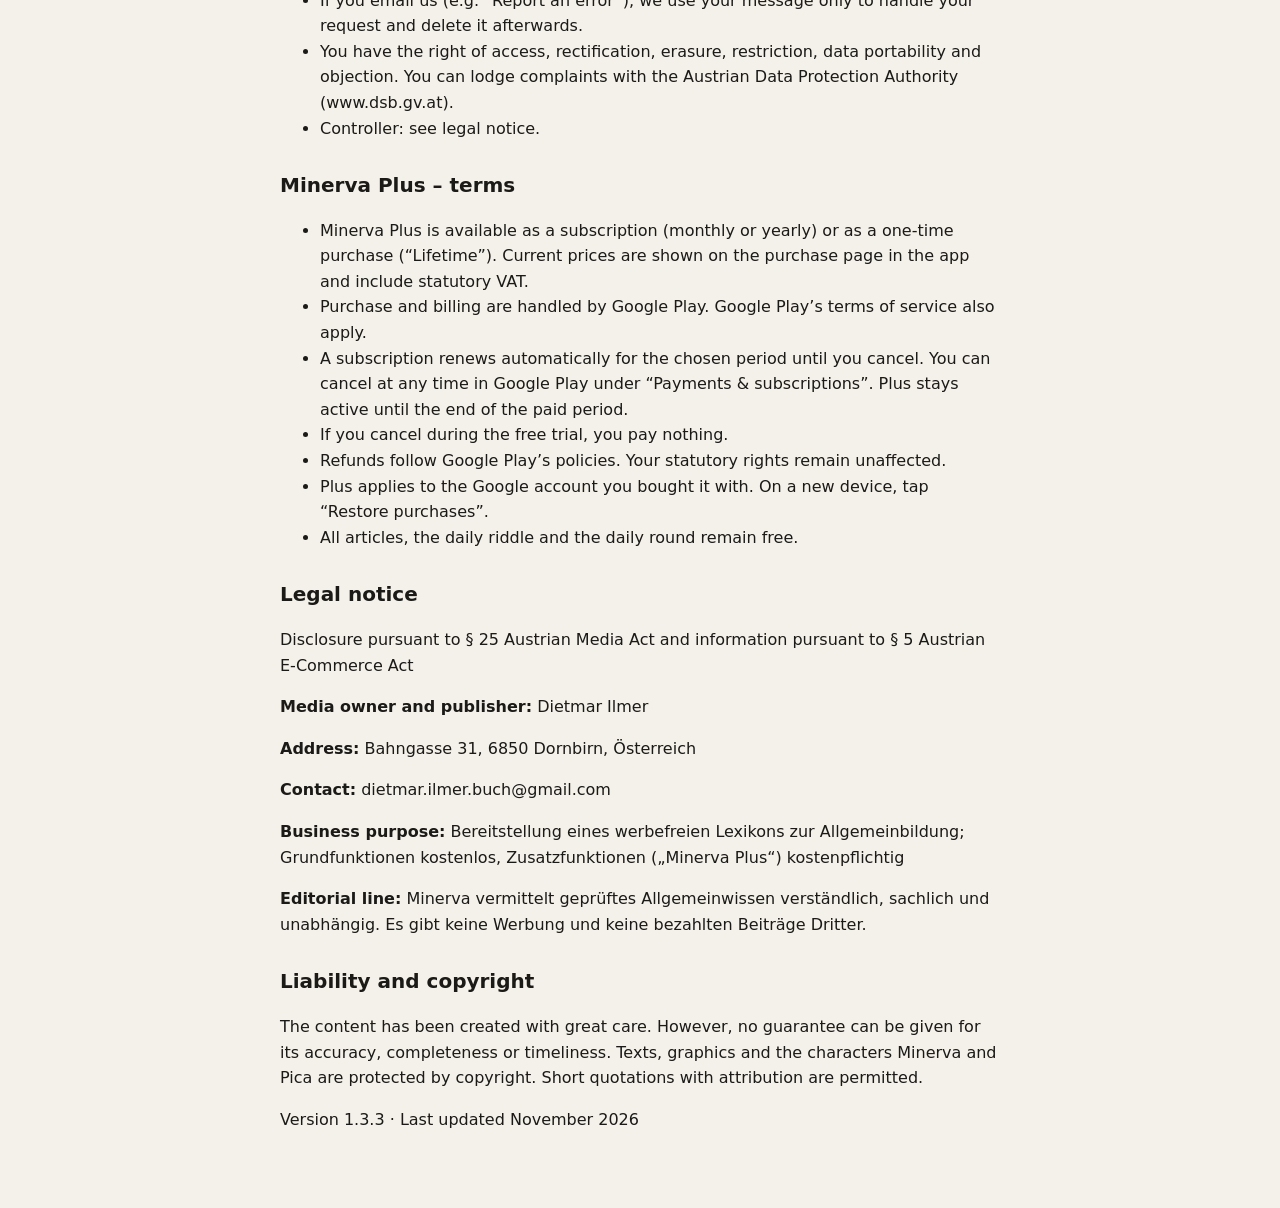
==== commit 3ff1ab4a: "Datenschutzerklärung: Hinweis auf die Android-Sicherung, Kuriositäten und Pica ergänzt (Version 1.3." ====
--- a/index.html
+++ b/index.html
@@ -5,6 +5,7 @@
 <h2>So entstehen die Inhalte</h2>
 <ul>
 <li>Die Artikel stützen sich auf anerkannte Quellen: Fachgesellschaften, Behörden, Statistikämter, Museen, Fachliteratur und wissenschaftliche Übersichtsarbeiten. Die wichtigsten Quellen stehen unter jedem Artikel bei „Quellen &amp; Stand“.</li>
+<li>Jede Karte im Bereich „Kuriositäten“ nennt ihre Quelle direkt auf der Karte. Wo die Forschung uneins ist, steht dort „umstritten“.</li>
 <li>Zahlen, Rekorde und Ereignisse geben den Stand des angegebenen Datums wieder und können sich ändern.</li>
 <li>Umstrittene Themen werden ausgewogen dargestellt; wo die Forschung uneinig ist, steht das dabei.</li>
 <li>Die Texte wurden mit Unterstützung künstlicher Intelligenz erstellt und redaktionell geprüft. Trotz Sorgfalt können Fehler vorkommen. Bitte melde sie über „Fehler melden“ – wir korrigieren schnell.</li>
@@ -21,7 +22,8 @@
 <p><b>Kurz gesagt: Minerva sammelt keine personenbezogenen Daten.</b></p>
 <ul>
 <li>Es gibt kein Konto, keine Anmeldung, keine Werbung, keine Analyse- oder Tracking-Werkzeuge und keine Cookies zu Werbe- oder Statistikzwecken.</li>
-<li>Dein Fortschritt (gelesene Artikel, Merkliste, Punkte, Serie, Einstellungen) wird <b>ausschließlich lokal auf deinem Gerät</b> im Browser-Speicher („localStorage“) gespeichert. Er wird nicht an uns oder Dritte übertragen. Du kannst ihn jederzeit in den Einstellungen zurücksetzen oder über die Browser-Einstellungen löschen.</li>
+<li>Dein Fortschritt (gelesene Artikel, Merkliste, Punkte, Serie, Einstellungen) wird <b>lokal auf deinem Gerät</b> gespeichert. Er wird nicht an uns übertragen. Du kannst ihn jederzeit in den Einstellungen zurücksetzen.</li>
+<li><b>Android-Sicherung:</b> Wenn auf deinem Android-Gerät die Sicherung in dein Google-Konto eingeschaltet ist, sichert Android den Fortschritt als Teil der Gerätesicherung mit und stellt ihn auf einem neuen Gerät wieder her. Das ist eine Funktion von Android und Google; wir haben keinen Zugriff auf diese Sicherung. Du kannst sie in den Android-Einstellungen abschalten.</li>
 <li>Die Vorlesefunktion nutzt die Sprachausgabe deines Geräts. Je nach Gerät und Betriebssystem kann diese vom Hersteller bereitgestellt werden; Minerva selbst überträgt dabei keine Daten.</li>
 <li>Es werden keine externen Schriftarten, Skripte oder Inhalte von Drittanbietern geladen. Links zu Quellen öffnen sich nur auf deinen Wunsch in deinem Browser.</li>
 <li>Die App läuft vollständig auf deinem Gerät. Es gibt keinen eigenen Server, mit dem sie Daten austauscht, und sie braucht keine Internetverbindung – außer für Käufe über Google Play.</li>
@@ -51,12 +53,13 @@
 <p><b>Unternehmensgegenstand:</b> Bereitstellung eines werbefreien Lexikons zur Allgemeinbildung; Grundfunktionen kostenlos, Zusatzfunktionen („Minerva Plus“) kostenpflichtig</p>
 <p><b>Grundlegende Richtung:</b> Minerva vermittelt geprüftes Allgemeinwissen verständlich, sachlich und unabhängig. Es gibt keine Werbung und keine bezahlten Beiträge Dritter.</p>
 <h2>Haftung und Urheberrecht</h2>
-<p>Die Inhalte wurden mit größter Sorgfalt erstellt. Für Richtigkeit, Vollständigkeit und Aktualität kann jedoch keine Gewähr übernommen werden. Texte, Grafiken und die Figur Minerva sind urheberrechtlich geschützt. Kurze Zitate mit Quellenangabe sind erlaubt.</p>
-<p>Version 1.2.1 · Stand November 2026</p></section><hr><section id="en" lang="en"><h2>About Minerva</h2>
+<p>Die Inhalte wurden mit größter Sorgfalt erstellt. Für Richtigkeit, Vollständigkeit und Aktualität kann jedoch keine Gewähr übernommen werden. Texte, Grafiken und die Figuren Minerva und Pica sind urheberrechtlich geschützt. Kurze Zitate mit Quellenangabe sind erlaubt.</p>
+<p>Version 1.3.3 · Stand November 2026</p></section><hr><section id="en" lang="en"><h2>About Minerva</h2>
 <p>Minerva is an encyclopedia with 202 articles across 17 areas, from religions and medicine to technology, with Minerva the owl of knowledge as your guide. It is ad-free and works without an account. All articles and the daily round are free; “Minerva Plus” offers extra features for a fee.</p>
 <h2>How the content is made</h2>
 <ul>
 <li>Articles are based on recognised sources: professional societies, public authorities, statistical offices, museums, specialist literature and scientific reviews. The key sources are listed under each article in “Sources &amp; date”.</li>
+<li>Every card in “Curiosities” names its source right on the card. Where research is divided, the card says “disputed”.</li>
 <li>Figures, records and events reflect the stated date and may change.</li>
 <li>Controversial topics are presented in a balanced way; where research disagrees, this is stated.</li>
 <li>The texts were created with the help of artificial intelligence and editorially reviewed. Despite great care, mistakes can happen. Please report them via “Report an error” – we fix them quickly.</li>
@@ -72,7 +75,8 @@
 <p><b>In short: Minerva does not collect personal data.</b></p>
 <ul>
 <li>There is no account, no sign-in, no advertising, no analytics or tracking tools and no cookies for advertising or statistics.</li>
-<li>Your progress (articles read, saved list, points, streak, settings) is stored <b>only locally on your device</b> in browser storage (“localStorage”). It is not transmitted to us or to third parties. You can reset it at any time in the settings or delete it via your browser settings.</li>
+<li>Your progress (articles read, saved list, points, streak, settings) is stored <b>locally on your device</b>. It is not transmitted to us. You can reset it at any time in the settings.</li>
+<li><b>Android backup:</b> If backup to your Google account is switched on on your Android device, Android includes your progress in the device backup and restores it on a new device. This is a feature of Android and Google; we have no access to that backup. You can switch it off in your Android settings.</li>
 <li>The read-aloud feature uses your device’s speech output, which may be provided by the device or operating system manufacturer; Minerva itself does not transmit any data.</li>
 <li>No external fonts, scripts or third-party content are loaded. Links to sources open in your browser only when you tap them.</li>
 <li>The app runs entirely on your device. There is no server of ours it exchanges data with, and it needs no internet connection – except for purchases via Google Play.</li>
@@ -102,5 +106,5 @@
 <p><b>Business purpose:</b> Bereitstellung eines werbefreien Lexikons zur Allgemeinbildung; Grundfunktionen kostenlos, Zusatzfunktionen („Minerva Plus“) kostenpflichtig</p>
 <p><b>Editorial line:</b> Minerva vermittelt geprüftes Allgemeinwissen verständlich, sachlich und unabhängig. Es gibt keine Werbung und keine bezahlten Beiträge Dritter.</p>
 <h2>Liability and copyright</h2>
-<p>The content has been created with great care. However, no guarantee can be given for its accuracy, completeness or timeliness. Texts, graphics and the character Minerva are protected by copyright. Short quotations with attribution are permitted.</p>
-<p>Version 1.2.1 · Last updated November 2026</p></section></body></html>+<p>The content has been created with great care. However, no guarantee can be given for its accuracy, completeness or timeliness. Texts, graphics and the characters Minerva and Pica are protected by copyright. Short quotations with attribution are permitted.</p>
+<p>Version 1.3.3 · Last updated November 2026</p></section></body></html>
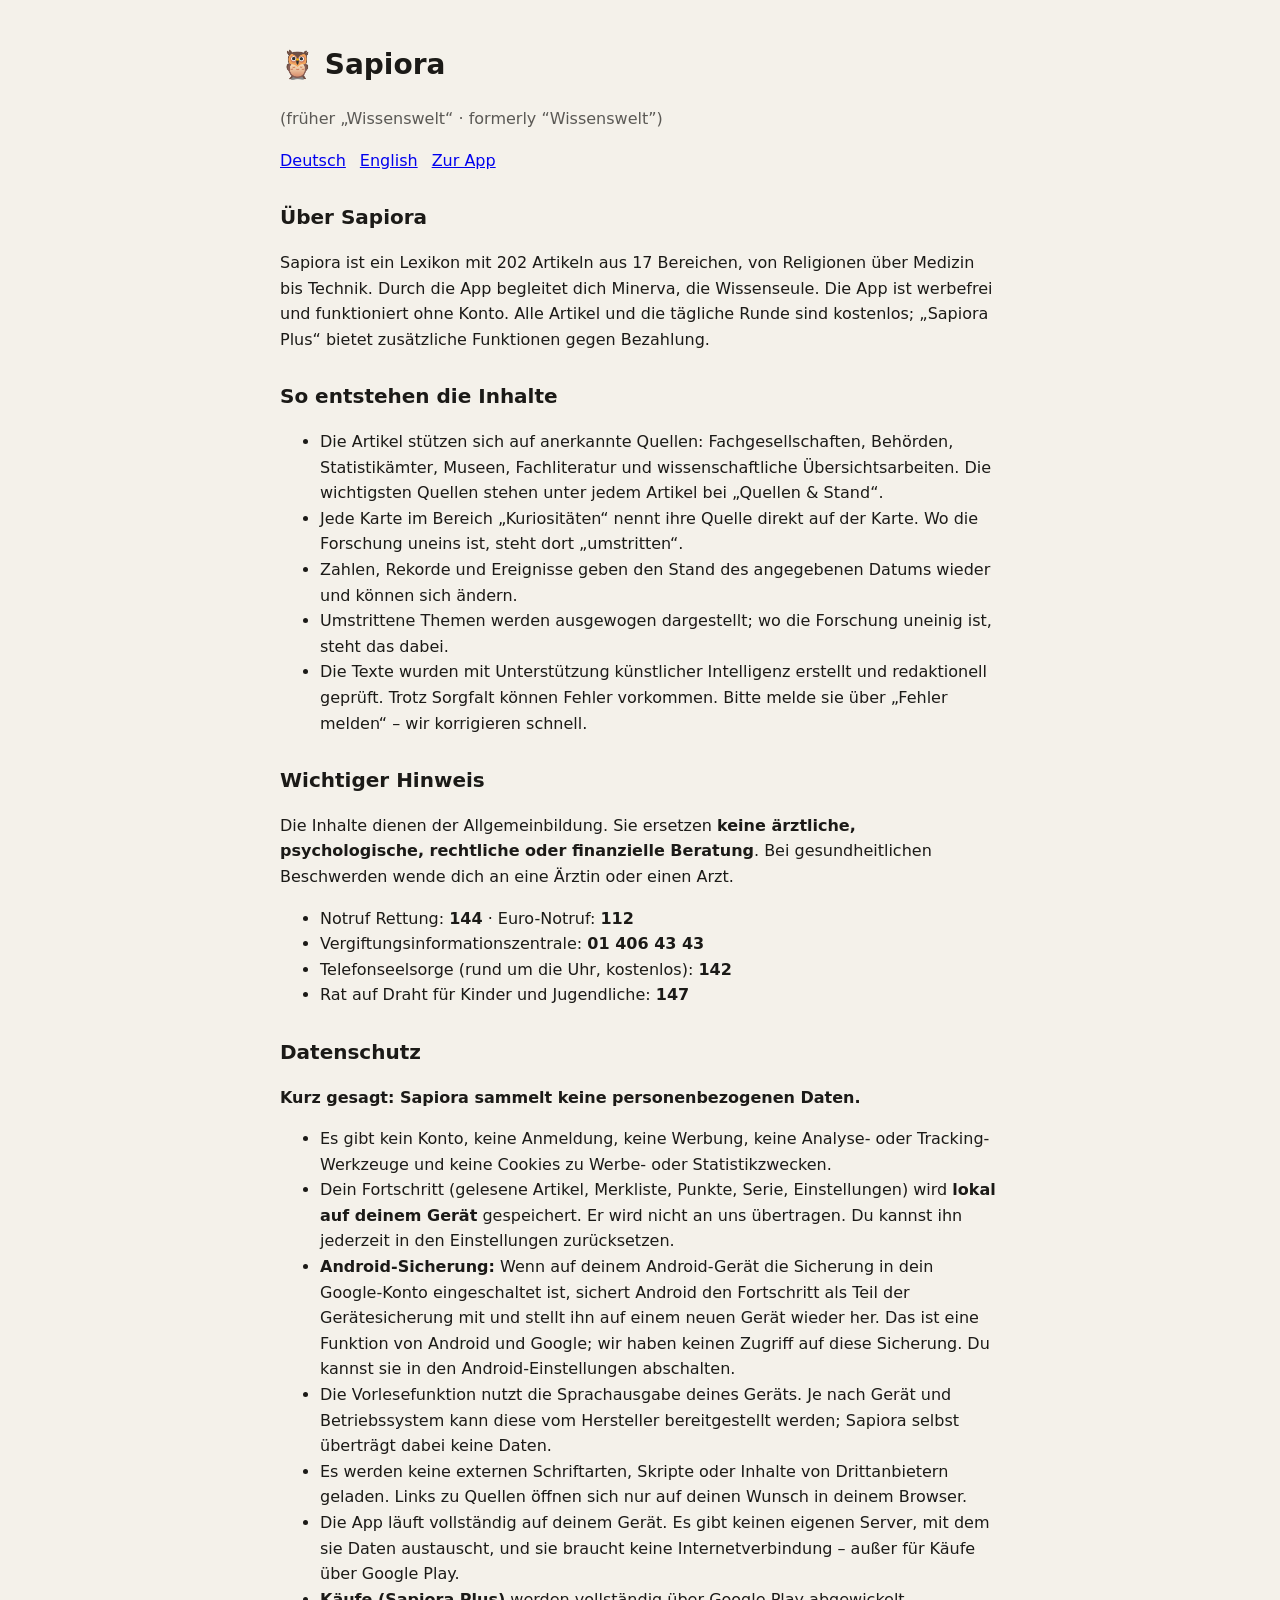
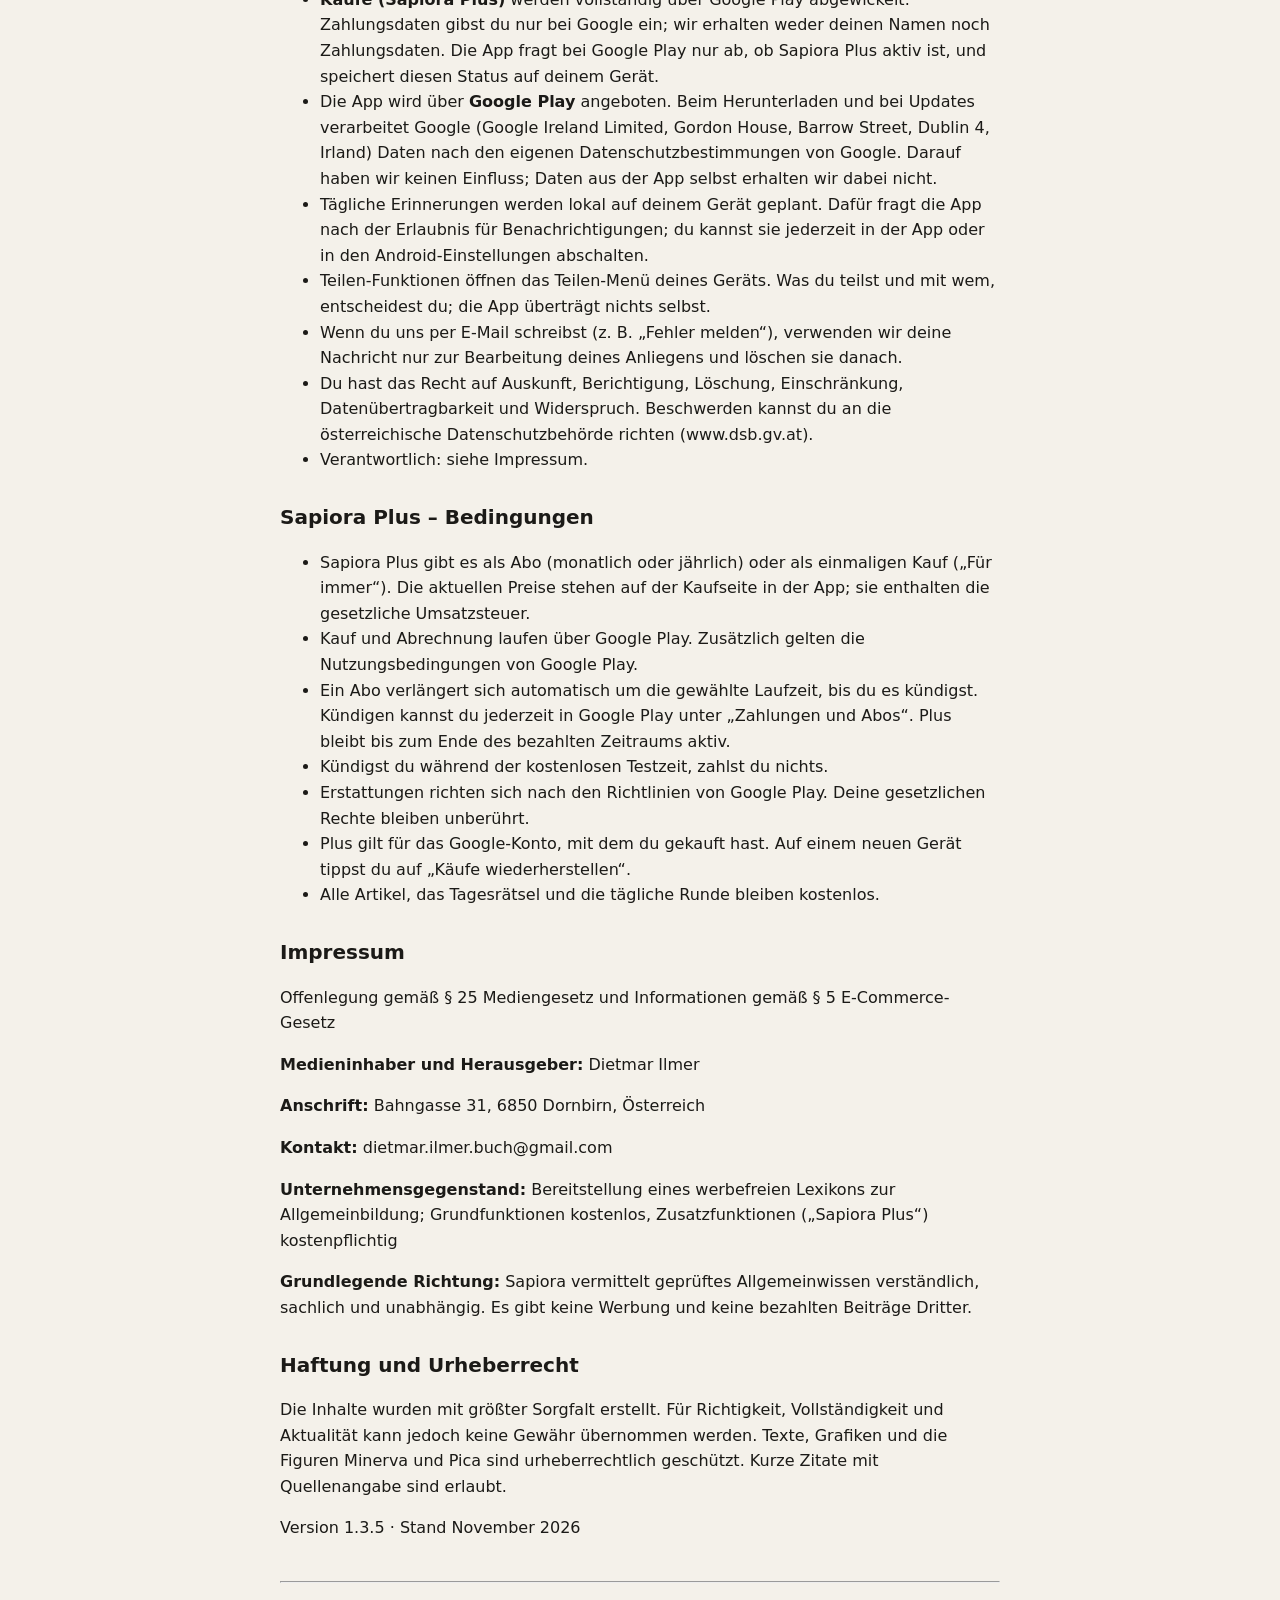
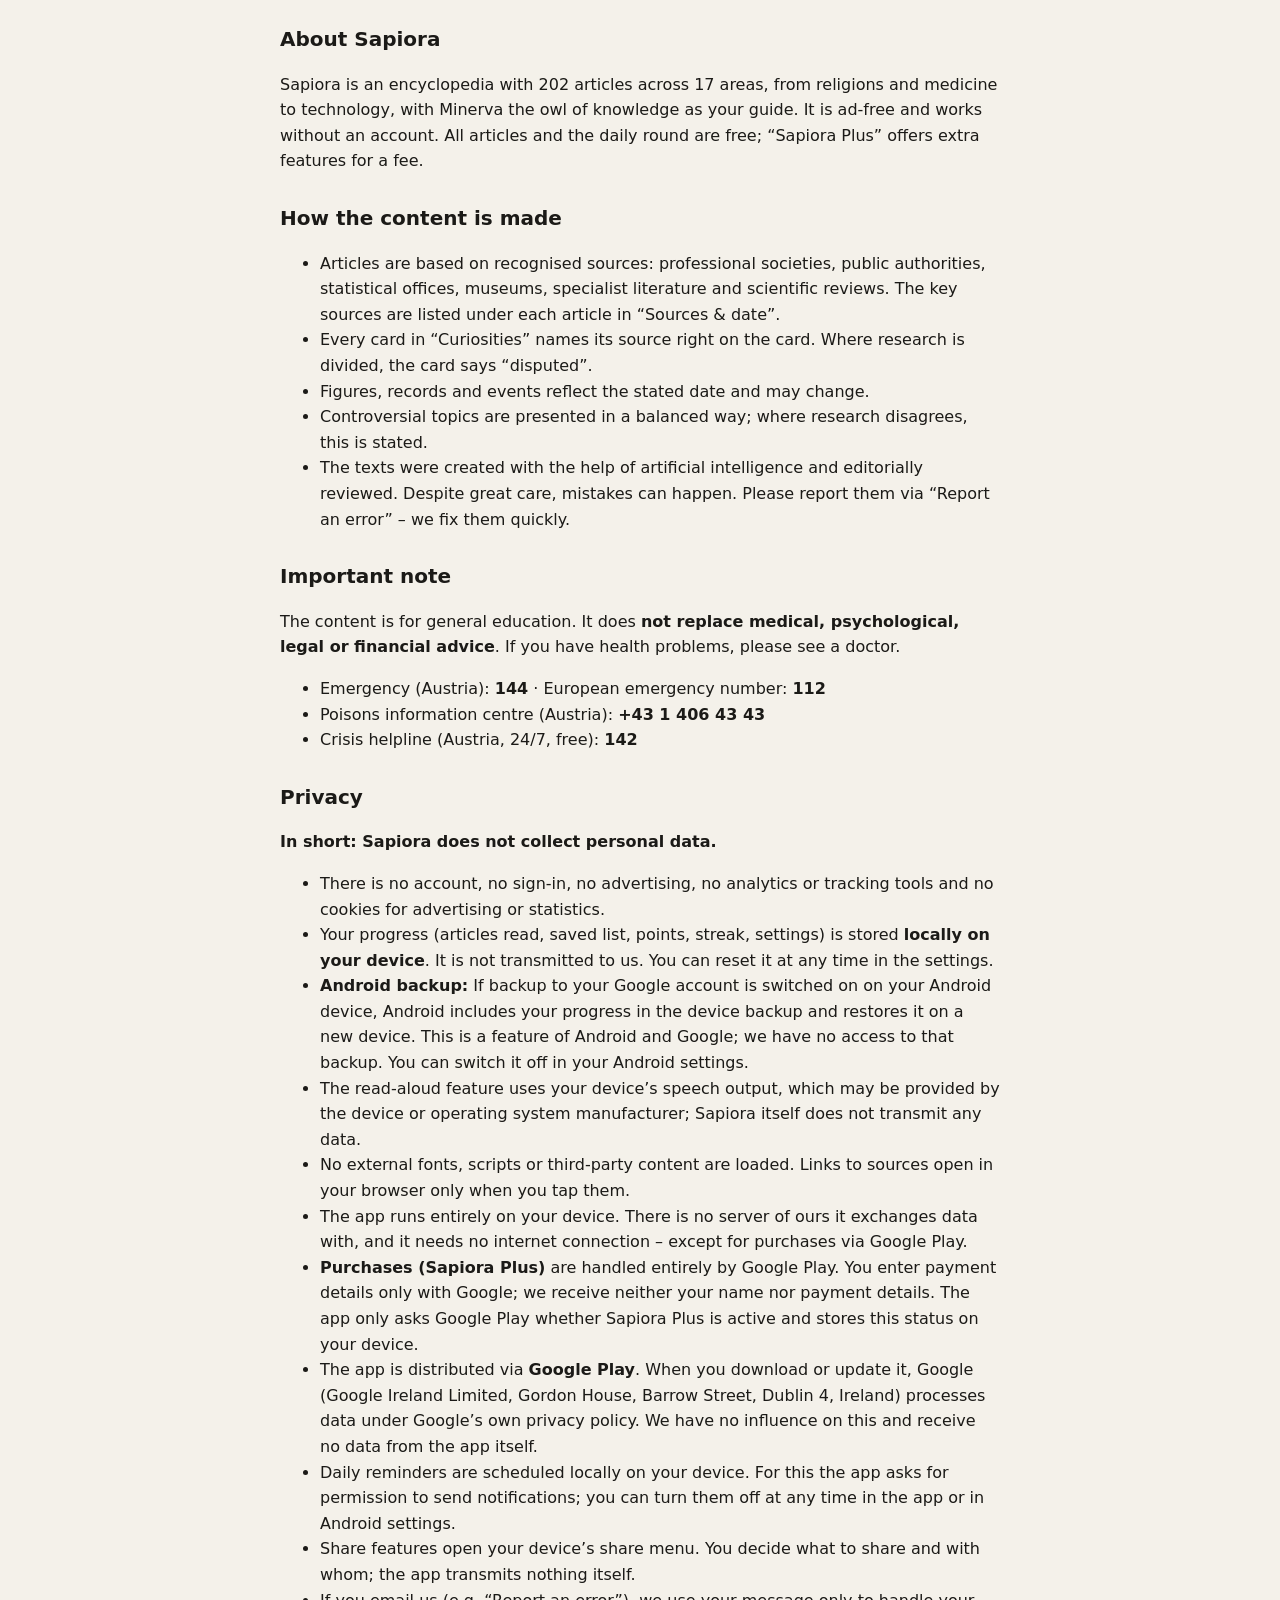
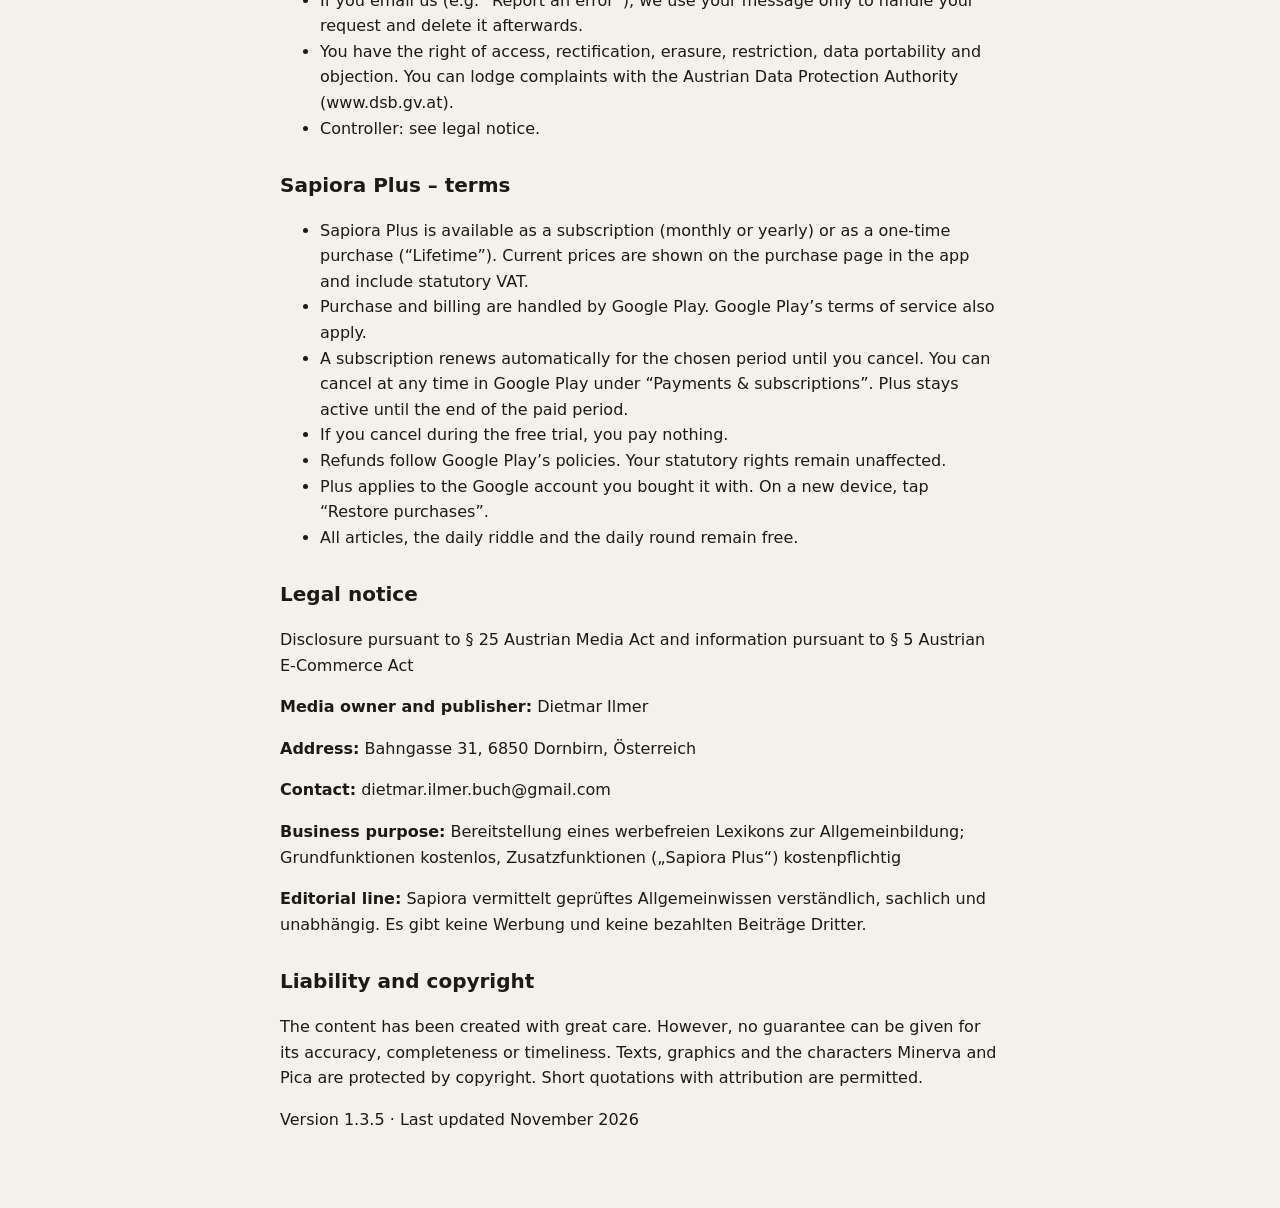
==== commit f3286aea: "App heißt jetzt Sapiora (Eule Minerva bleibt Maskottchen), Version 1.3.5 Co-Authored-By: Claude Opus" ====
--- a/index.html
+++ b/index.html
@@ -1,7 +1,7 @@
-<!DOCTYPE html><html lang="de"><head><meta charset="utf-8"><meta name="viewport" content="width=device-width,initial-scale=1"><title>Minerva – Datenschutz & Impressum</title>
+<!DOCTYPE html><html lang="de"><head><meta charset="utf-8"><meta name="viewport" content="width=device-width,initial-scale=1"><title>Sapiora – Datenschutz & Impressum</title>
 <style>body{font-family:system-ui,-apple-system,"Segoe UI",Roboto,sans-serif;max-width:720px;margin:0 auto;padding:24px 18px 60px;line-height:1.6;color:#1b1a17;background:#f4f1ea}h1{font-size:28px}h2{margin-top:28px;font-size:20px}nav a{margin-right:14px}hr{margin:40px 0}</style></head>
-<body><h1>🦉 Minerva</h1><p style="opacity:.7">(früher „Wissenswelt“ · formerly “Wissenswelt”)</p><nav><a href="#de">Deutsch</a><a href="#en">English</a><a href="./">Zur App</a></nav><section id="de"><h2>Über Minerva</h2>
-<p>Minerva ist ein Lexikon mit 202 Artikeln aus 17 Bereichen, von Religionen über Medizin bis Technik. Durch die App begleitet dich Minerva, die Wissenseule. Die App ist werbefrei und funktioniert ohne Konto. Alle Artikel und die tägliche Runde sind kostenlos; „Minerva Plus“ bietet zusätzliche Funktionen gegen Bezahlung.</p>
+<body><h1>🦉 Sapiora</h1><p style="opacity:.7">(früher „Wissenswelt“ · formerly “Wissenswelt”)</p><nav><a href="#de">Deutsch</a><a href="#en">English</a><a href="./">Zur App</a></nav><section id="de"><h2>Über Sapiora</h2>
+<p>Sapiora ist ein Lexikon mit 202 Artikeln aus 17 Bereichen, von Religionen über Medizin bis Technik. Durch die App begleitet dich Minerva, die Wissenseule. Die App ist werbefrei und funktioniert ohne Konto. Alle Artikel und die tägliche Runde sind kostenlos; „Sapiora Plus“ bietet zusätzliche Funktionen gegen Bezahlung.</p>
 <h2>So entstehen die Inhalte</h2>
 <ul>
 <li>Die Artikel stützen sich auf anerkannte Quellen: Fachgesellschaften, Behörden, Statistikämter, Museen, Fachliteratur und wissenschaftliche Übersichtsarbeiten. Die wichtigsten Quellen stehen unter jedem Artikel bei „Quellen &amp; Stand“.</li>
@@ -19,15 +19,15 @@
 <li>Rat auf Draht für Kinder und Jugendliche: <b>147</b></li>
 </ul>
 <h2>Datenschutz</h2>
-<p><b>Kurz gesagt: Minerva sammelt keine personenbezogenen Daten.</b></p>
+<p><b>Kurz gesagt: Sapiora sammelt keine personenbezogenen Daten.</b></p>
 <ul>
 <li>Es gibt kein Konto, keine Anmeldung, keine Werbung, keine Analyse- oder Tracking-Werkzeuge und keine Cookies zu Werbe- oder Statistikzwecken.</li>
 <li>Dein Fortschritt (gelesene Artikel, Merkliste, Punkte, Serie, Einstellungen) wird <b>lokal auf deinem Gerät</b> gespeichert. Er wird nicht an uns übertragen. Du kannst ihn jederzeit in den Einstellungen zurücksetzen.</li>
 <li><b>Android-Sicherung:</b> Wenn auf deinem Android-Gerät die Sicherung in dein Google-Konto eingeschaltet ist, sichert Android den Fortschritt als Teil der Gerätesicherung mit und stellt ihn auf einem neuen Gerät wieder her. Das ist eine Funktion von Android und Google; wir haben keinen Zugriff auf diese Sicherung. Du kannst sie in den Android-Einstellungen abschalten.</li>
-<li>Die Vorlesefunktion nutzt die Sprachausgabe deines Geräts. Je nach Gerät und Betriebssystem kann diese vom Hersteller bereitgestellt werden; Minerva selbst überträgt dabei keine Daten.</li>
+<li>Die Vorlesefunktion nutzt die Sprachausgabe deines Geräts. Je nach Gerät und Betriebssystem kann diese vom Hersteller bereitgestellt werden; Sapiora selbst überträgt dabei keine Daten.</li>
 <li>Es werden keine externen Schriftarten, Skripte oder Inhalte von Drittanbietern geladen. Links zu Quellen öffnen sich nur auf deinen Wunsch in deinem Browser.</li>
 <li>Die App läuft vollständig auf deinem Gerät. Es gibt keinen eigenen Server, mit dem sie Daten austauscht, und sie braucht keine Internetverbindung – außer für Käufe über Google Play.</li>
-<li><b>Käufe (Minerva Plus)</b> werden vollständig über Google Play abgewickelt. Zahlungsdaten gibst du nur bei Google ein; wir erhalten weder deinen Namen noch Zahlungsdaten. Die App fragt bei Google Play nur ab, ob Minerva Plus aktiv ist, und speichert diesen Status auf deinem Gerät.</li>
+<li><b>Käufe (Sapiora Plus)</b> werden vollständig über Google Play abgewickelt. Zahlungsdaten gibst du nur bei Google ein; wir erhalten weder deinen Namen noch Zahlungsdaten. Die App fragt bei Google Play nur ab, ob Sapiora Plus aktiv ist, und speichert diesen Status auf deinem Gerät.</li>
 <li>Die App wird über <b>Google Play</b> angeboten. Beim Herunterladen und bei Updates verarbeitet Google (Google Ireland Limited, Gordon House, Barrow Street, Dublin 4, Irland) Daten nach den eigenen Datenschutzbestimmungen von Google. Darauf haben wir keinen Einfluss; Daten aus der App selbst erhalten wir dabei nicht.</li>
 <li>Tägliche Erinnerungen werden lokal auf deinem Gerät geplant. Dafür fragt die App nach der Erlaubnis für Benachrichtigungen; du kannst sie jederzeit in der App oder in den Android-Einstellungen abschalten.</li>
 <li>Teilen-Funktionen öffnen das Teilen-Menü deines Geräts. Was du teilst und mit wem, entscheidest du; die App überträgt nichts selbst.</li>
@@ -35,9 +35,9 @@
 <li>Du hast das Recht auf Auskunft, Berichtigung, Löschung, Einschränkung, Datenübertragbarkeit und Widerspruch. Beschwerden kannst du an die österreichische Datenschutzbehörde richten (www.dsb.gv.at).</li>
 <li>Verantwortlich: siehe Impressum.</li>
 </ul>
-<h2>Minerva Plus – Bedingungen</h2>
+<h2>Sapiora Plus – Bedingungen</h2>
 <ul>
-<li>Minerva Plus gibt es als Abo (monatlich oder jährlich) oder als einmaligen Kauf („Für immer“). Die aktuellen Preise stehen auf der Kaufseite in der App; sie enthalten die gesetzliche Umsatzsteuer.</li>
+<li>Sapiora Plus gibt es als Abo (monatlich oder jährlich) oder als einmaligen Kauf („Für immer“). Die aktuellen Preise stehen auf der Kaufseite in der App; sie enthalten die gesetzliche Umsatzsteuer.</li>
 <li>Kauf und Abrechnung laufen über Google Play. Zusätzlich gelten die Nutzungsbedingungen von Google Play.</li>
 <li>Ein Abo verlängert sich automatisch um die gewählte Laufzeit, bis du es kündigst. Kündigen kannst du jederzeit in Google Play unter „Zahlungen und Abos“. Plus bleibt bis zum Ende des bezahlten Zeitraums aktiv.</li>
 <li>Kündigst du während der kostenlosen Testzeit, zahlst du nichts.</li>
@@ -50,12 +50,12 @@
 <p><b>Medieninhaber und Herausgeber:</b> Dietmar Ilmer</p>
 <p><b>Anschrift:</b> Bahngasse 31, 6850 Dornbirn, Österreich</p>
 <p><b>Kontakt:</b> dietmar.ilmer.buch@gmail.com</p>
-<p><b>Unternehmensgegenstand:</b> Bereitstellung eines werbefreien Lexikons zur Allgemeinbildung; Grundfunktionen kostenlos, Zusatzfunktionen („Minerva Plus“) kostenpflichtig</p>
-<p><b>Grundlegende Richtung:</b> Minerva vermittelt geprüftes Allgemeinwissen verständlich, sachlich und unabhängig. Es gibt keine Werbung und keine bezahlten Beiträge Dritter.</p>
+<p><b>Unternehmensgegenstand:</b> Bereitstellung eines werbefreien Lexikons zur Allgemeinbildung; Grundfunktionen kostenlos, Zusatzfunktionen („Sapiora Plus“) kostenpflichtig</p>
+<p><b>Grundlegende Richtung:</b> Sapiora vermittelt geprüftes Allgemeinwissen verständlich, sachlich und unabhängig. Es gibt keine Werbung und keine bezahlten Beiträge Dritter.</p>
 <h2>Haftung und Urheberrecht</h2>
 <p>Die Inhalte wurden mit größter Sorgfalt erstellt. Für Richtigkeit, Vollständigkeit und Aktualität kann jedoch keine Gewähr übernommen werden. Texte, Grafiken und die Figuren Minerva und Pica sind urheberrechtlich geschützt. Kurze Zitate mit Quellenangabe sind erlaubt.</p>
-<p>Version 1.3.3 · Stand November 2026</p></section><hr><section id="en" lang="en"><h2>About Minerva</h2>
-<p>Minerva is an encyclopedia with 202 articles across 17 areas, from religions and medicine to technology, with Minerva the owl of knowledge as your guide. It is ad-free and works without an account. All articles and the daily round are free; “Minerva Plus” offers extra features for a fee.</p>
+<p>Version 1.3.5 · Stand November 2026</p></section><hr><section id="en" lang="en"><h2>About Sapiora</h2>
+<p>Sapiora is an encyclopedia with 202 articles across 17 areas, from religions and medicine to technology, with Minerva the owl of knowledge as your guide. It is ad-free and works without an account. All articles and the daily round are free; “Sapiora Plus” offers extra features for a fee.</p>
 <h2>How the content is made</h2>
 <ul>
 <li>Articles are based on recognised sources: professional societies, public authorities, statistical offices, museums, specialist literature and scientific reviews. The key sources are listed under each article in “Sources &amp; date”.</li>
@@ -72,15 +72,15 @@
 <li>Crisis helpline (Austria, 24/7, free): <b>142</b></li>
 </ul>
 <h2>Privacy</h2>
-<p><b>In short: Minerva does not collect personal data.</b></p>
+<p><b>In short: Sapiora does not collect personal data.</b></p>
 <ul>
 <li>There is no account, no sign-in, no advertising, no analytics or tracking tools and no cookies for advertising or statistics.</li>
 <li>Your progress (articles read, saved list, points, streak, settings) is stored <b>locally on your device</b>. It is not transmitted to us. You can reset it at any time in the settings.</li>
 <li><b>Android backup:</b> If backup to your Google account is switched on on your Android device, Android includes your progress in the device backup and restores it on a new device. This is a feature of Android and Google; we have no access to that backup. You can switch it off in your Android settings.</li>
-<li>The read-aloud feature uses your device’s speech output, which may be provided by the device or operating system manufacturer; Minerva itself does not transmit any data.</li>
+<li>The read-aloud feature uses your device’s speech output, which may be provided by the device or operating system manufacturer; Sapiora itself does not transmit any data.</li>
 <li>No external fonts, scripts or third-party content are loaded. Links to sources open in your browser only when you tap them.</li>
 <li>The app runs entirely on your device. There is no server of ours it exchanges data with, and it needs no internet connection – except for purchases via Google Play.</li>
-<li><b>Purchases (Minerva Plus)</b> are handled entirely by Google Play. You enter payment details only with Google; we receive neither your name nor payment details. The app only asks Google Play whether Minerva Plus is active and stores this status on your device.</li>
+<li><b>Purchases (Sapiora Plus)</b> are handled entirely by Google Play. You enter payment details only with Google; we receive neither your name nor payment details. The app only asks Google Play whether Sapiora Plus is active and stores this status on your device.</li>
 <li>The app is distributed via <b>Google Play</b>. When you download or update it, Google (Google Ireland Limited, Gordon House, Barrow Street, Dublin 4, Ireland) processes data under Google’s own privacy policy. We have no influence on this and receive no data from the app itself.</li>
 <li>Daily reminders are scheduled locally on your device. For this the app asks for permission to send notifications; you can turn them off at any time in the app or in Android settings.</li>
 <li>Share features open your device’s share menu. You decide what to share and with whom; the app transmits nothing itself.</li>
@@ -88,9 +88,9 @@
 <li>You have the right of access, rectification, erasure, restriction, data portability and objection. You can lodge complaints with the Austrian Data Protection Authority (www.dsb.gv.at).</li>
 <li>Controller: see legal notice.</li>
 </ul>
-<h2>Minerva Plus – terms</h2>
+<h2>Sapiora Plus – terms</h2>
 <ul>
-<li>Minerva Plus is available as a subscription (monthly or yearly) or as a one-time purchase (“Lifetime”). Current prices are shown on the purchase page in the app and include statutory VAT.</li>
+<li>Sapiora Plus is available as a subscription (monthly or yearly) or as a one-time purchase (“Lifetime”). Current prices are shown on the purchase page in the app and include statutory VAT.</li>
 <li>Purchase and billing are handled by Google Play. Google Play’s terms of service also apply.</li>
 <li>A subscription renews automatically for the chosen period until you cancel. You can cancel at any time in Google Play under “Payments &amp; subscriptions”. Plus stays active until the end of the paid period.</li>
 <li>If you cancel during the free trial, you pay nothing.</li>
@@ -103,8 +103,8 @@
 <p><b>Media owner and publisher:</b> Dietmar Ilmer</p>
 <p><b>Address:</b> Bahngasse 31, 6850 Dornbirn, Österreich</p>
 <p><b>Contact:</b> dietmar.ilmer.buch@gmail.com</p>
-<p><b>Business purpose:</b> Bereitstellung eines werbefreien Lexikons zur Allgemeinbildung; Grundfunktionen kostenlos, Zusatzfunktionen („Minerva Plus“) kostenpflichtig</p>
-<p><b>Editorial line:</b> Minerva vermittelt geprüftes Allgemeinwissen verständlich, sachlich und unabhängig. Es gibt keine Werbung und keine bezahlten Beiträge Dritter.</p>
+<p><b>Business purpose:</b> Bereitstellung eines werbefreien Lexikons zur Allgemeinbildung; Grundfunktionen kostenlos, Zusatzfunktionen („Sapiora Plus“) kostenpflichtig</p>
+<p><b>Editorial line:</b> Sapiora vermittelt geprüftes Allgemeinwissen verständlich, sachlich und unabhängig. Es gibt keine Werbung und keine bezahlten Beiträge Dritter.</p>
 <h2>Liability and copyright</h2>
 <p>The content has been created with great care. However, no guarantee can be given for its accuracy, completeness or timeliness. Texts, graphics and the characters Minerva and Pica are protected by copyright. Short quotations with attribution are permitted.</p>
-<p>Version 1.3.3 · Last updated November 2026</p></section></body></html>+<p>Version 1.3.5 · Last updated November 2026</p></section></body></html>
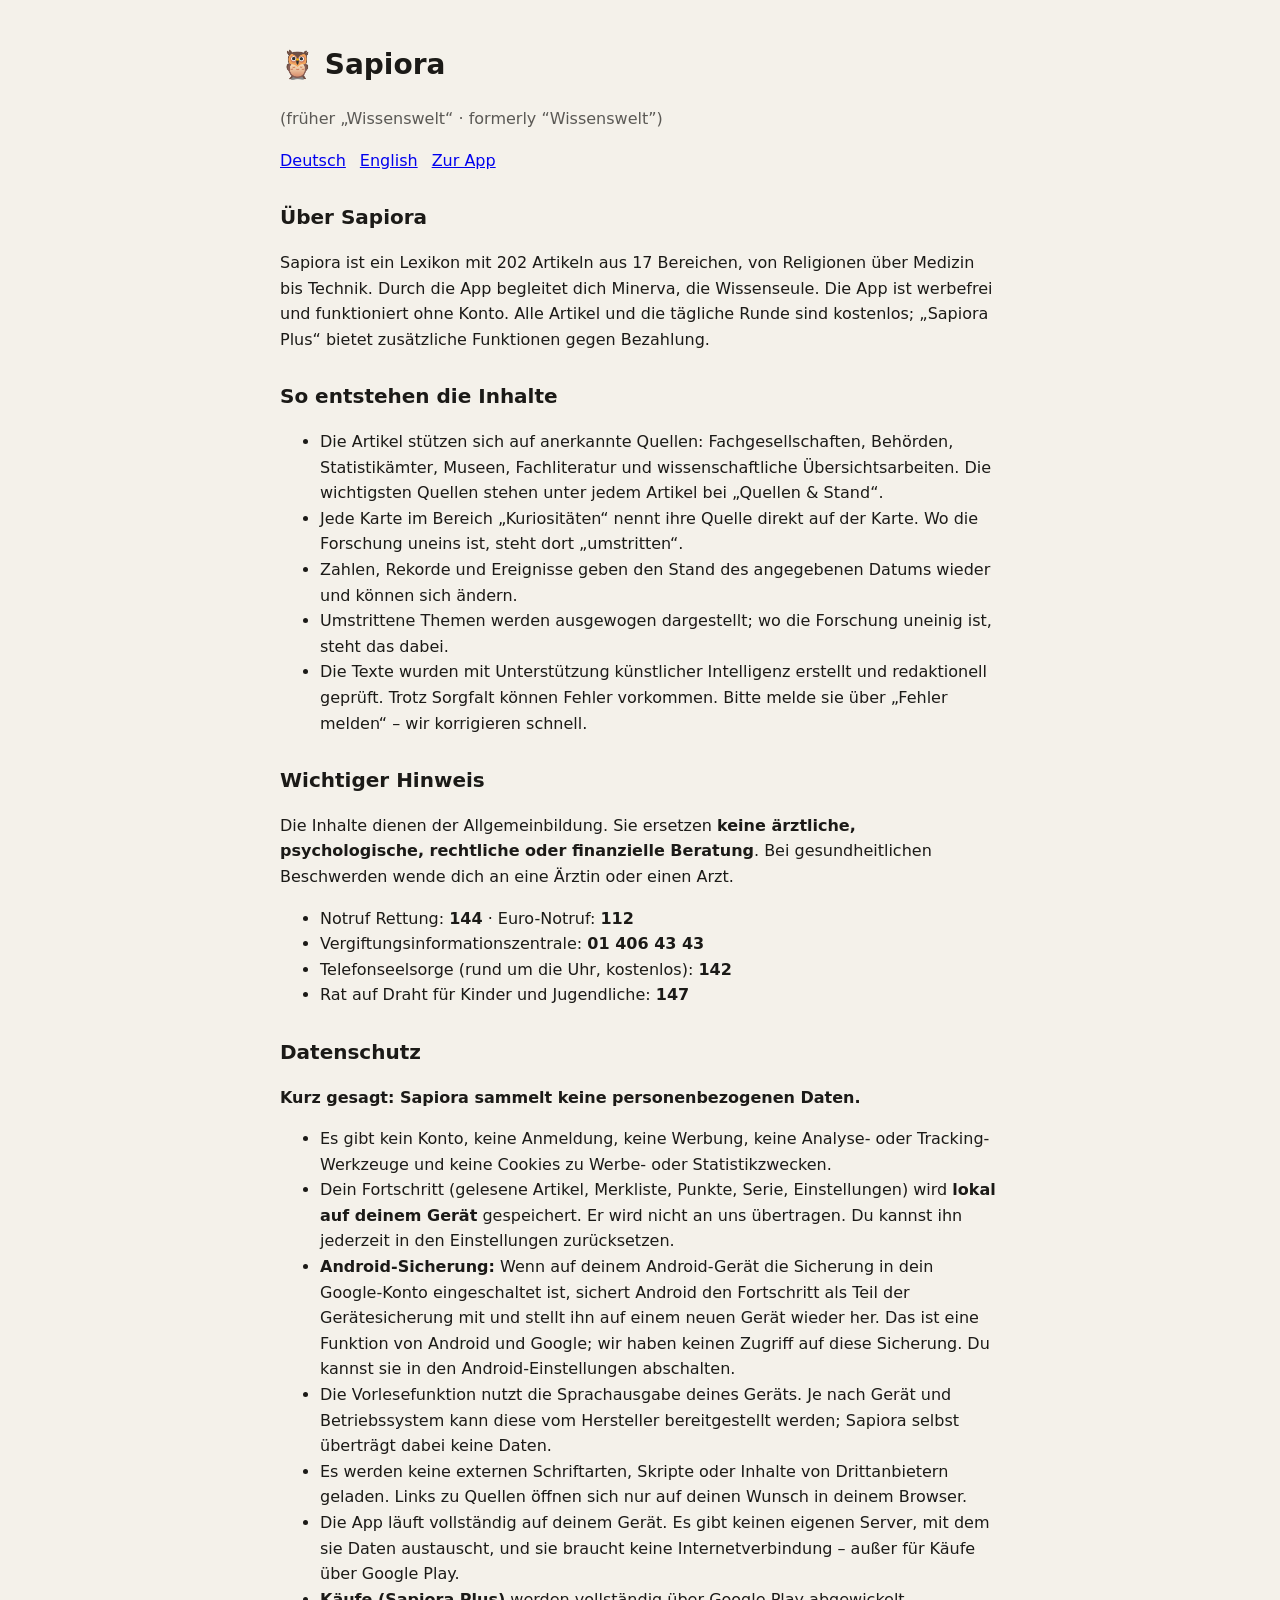
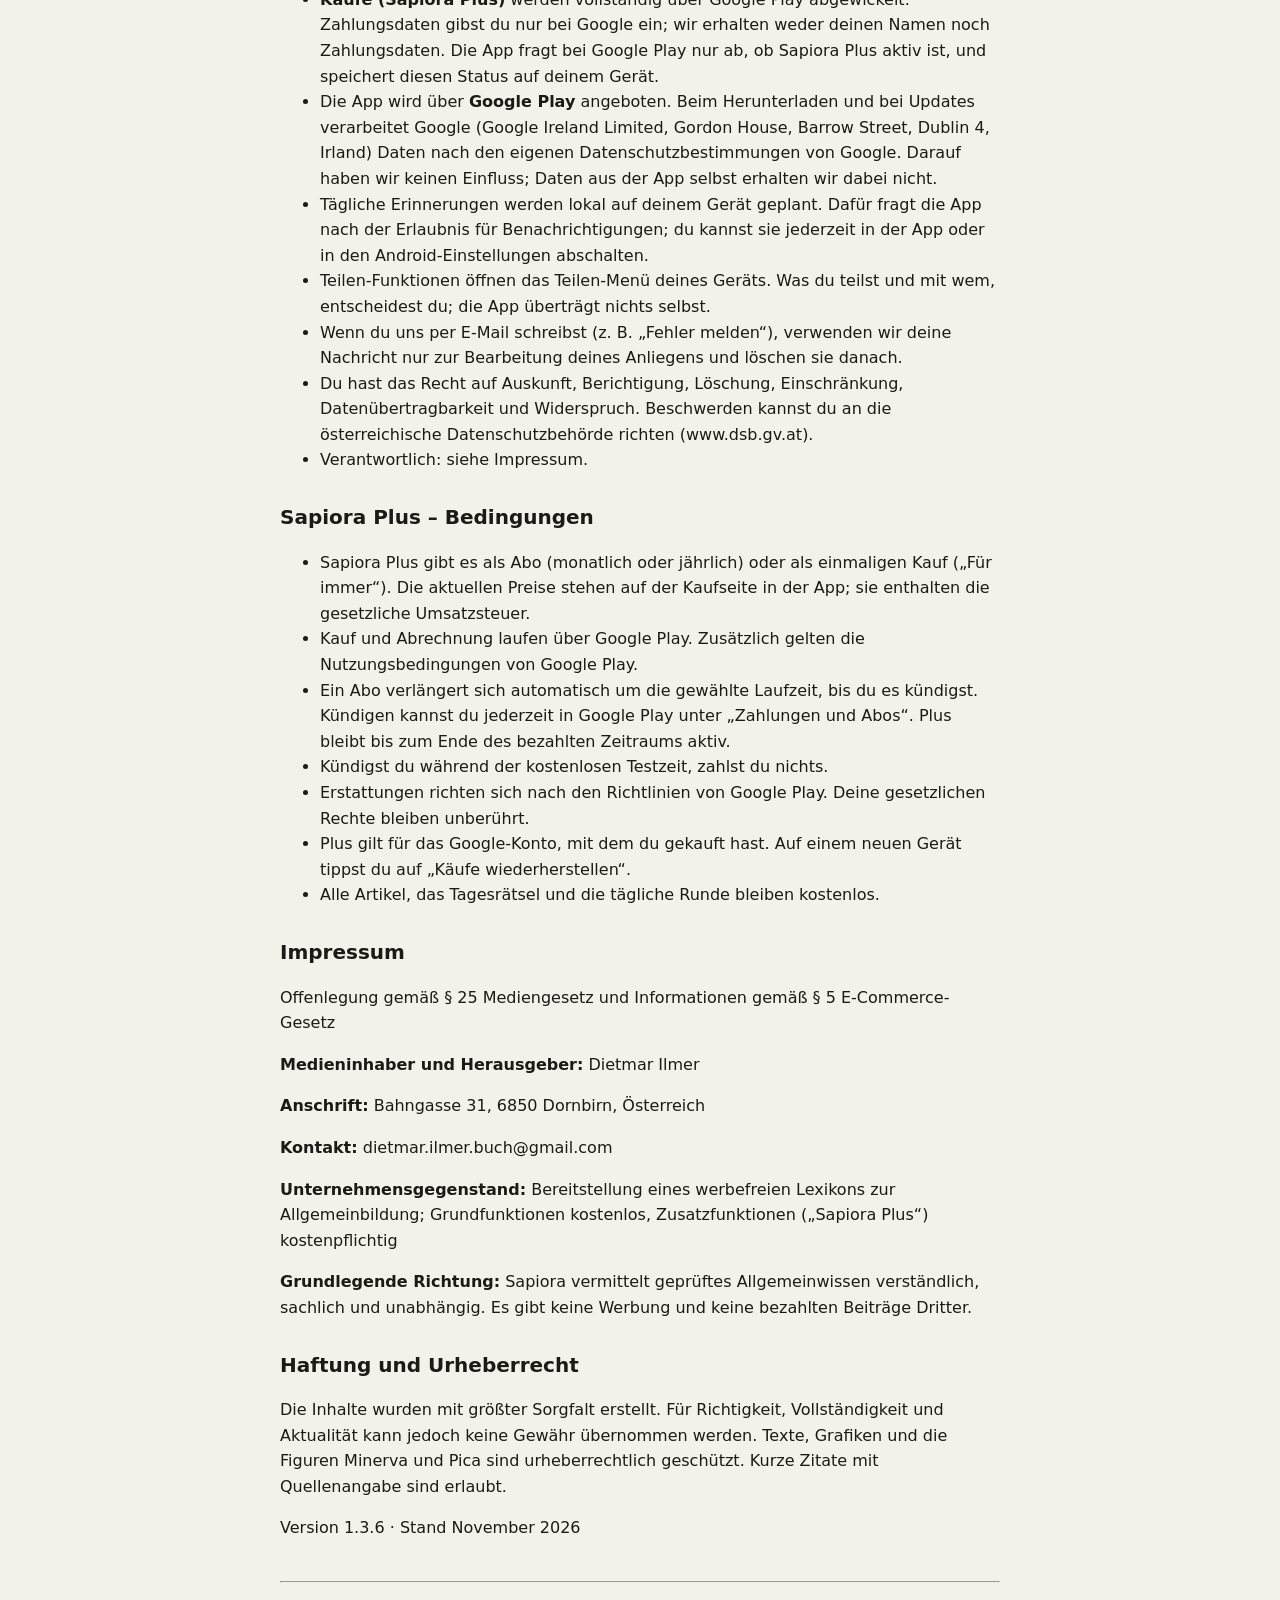
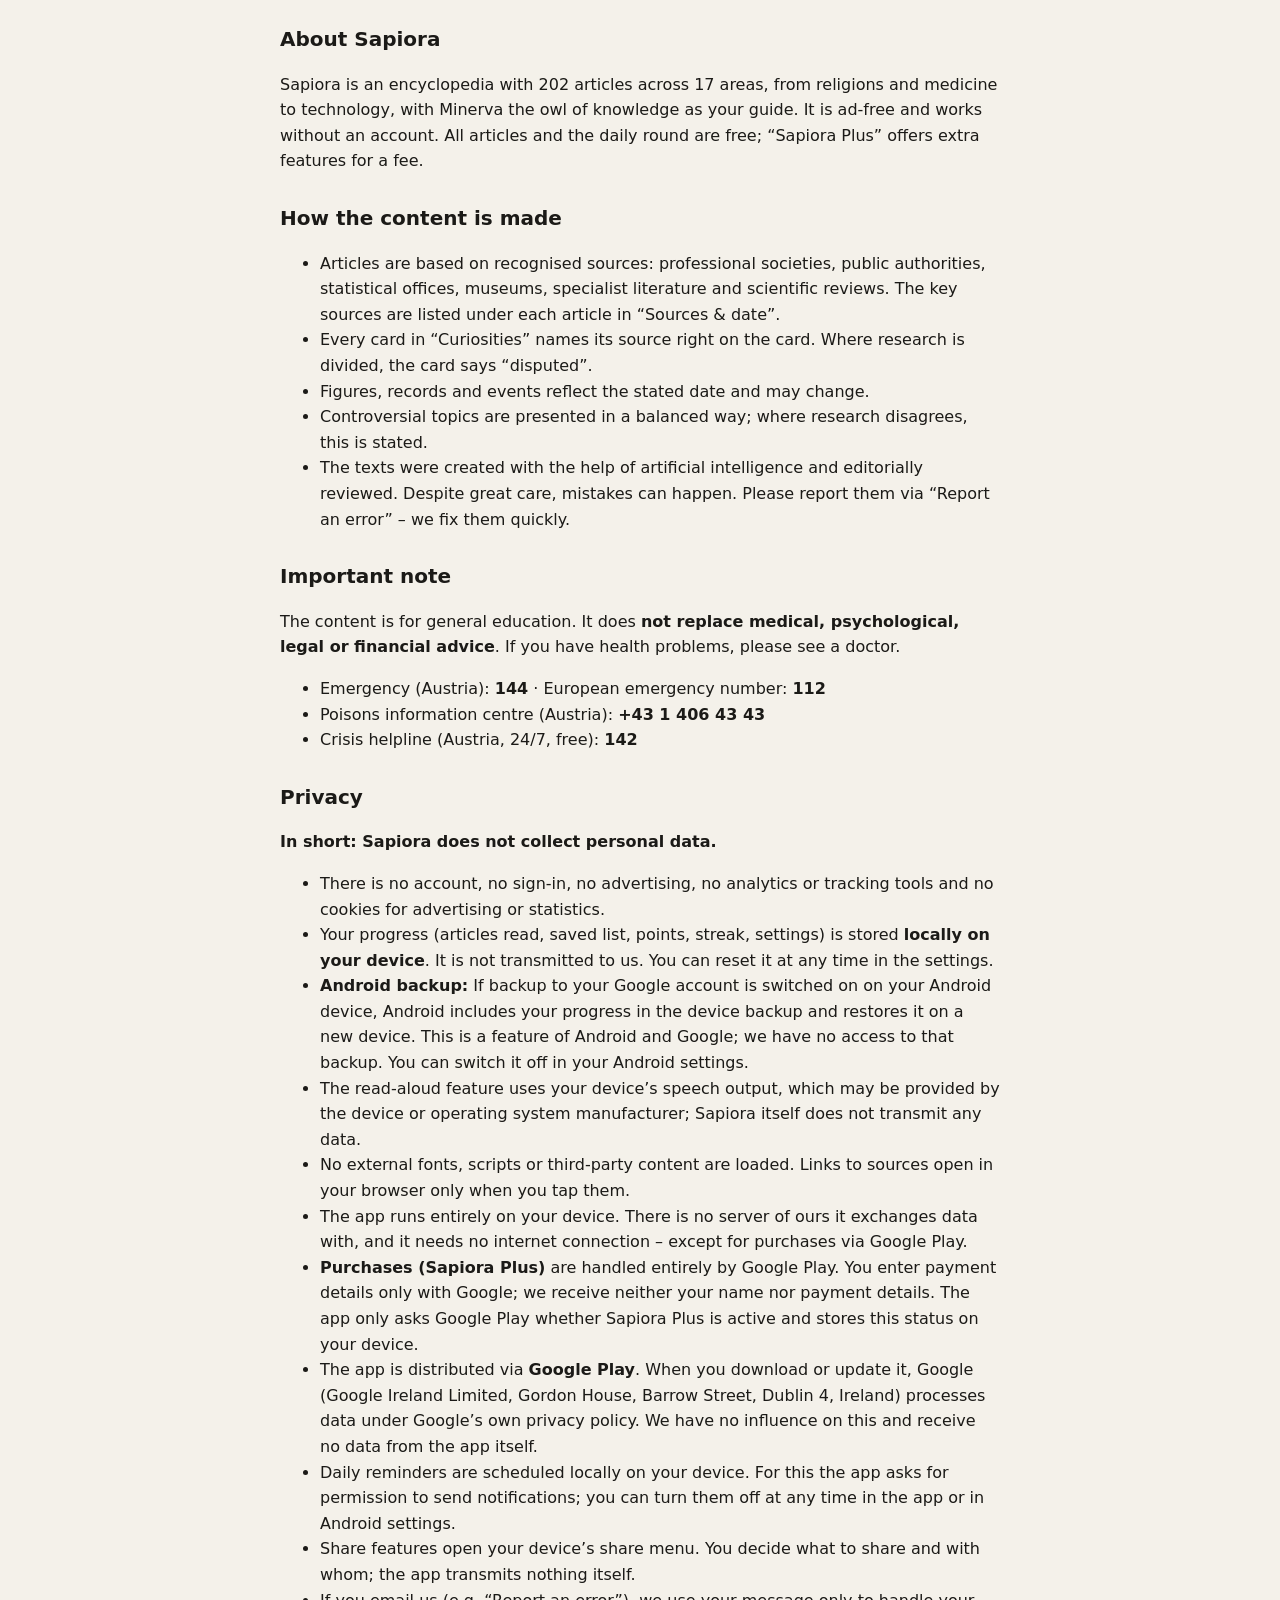
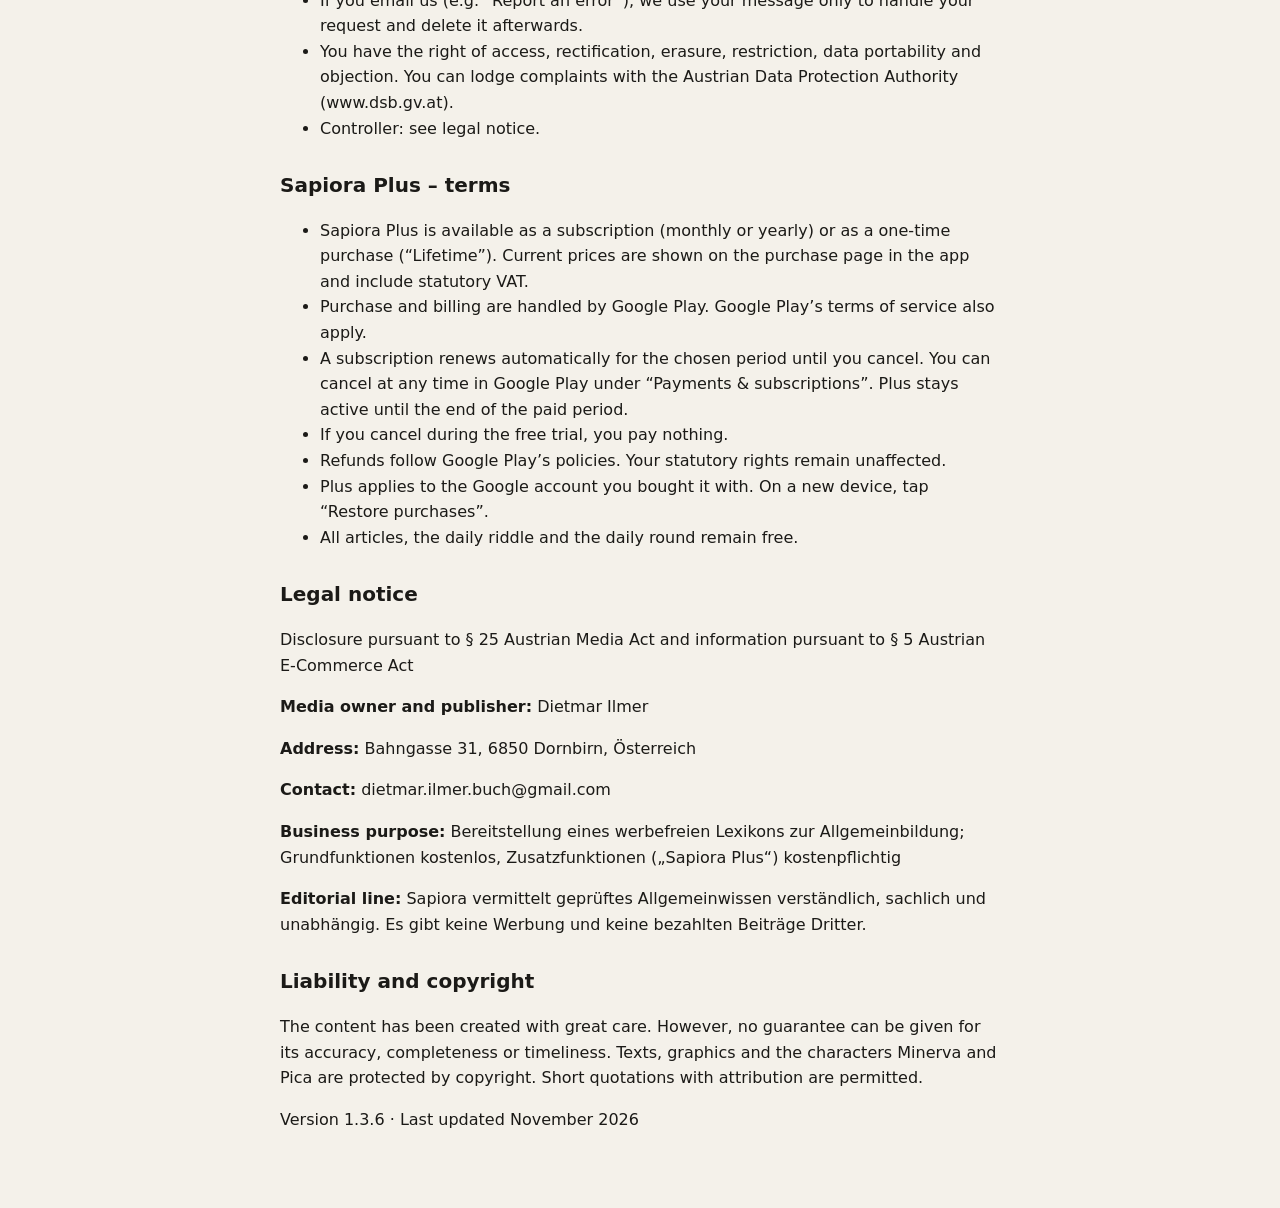
==== commit 6324f795: "Version 1.3.6 Co-Authored-By: Claude Fable 5.2 <noreply@anthropic.com> Claude-Session: https://claud" ====
--- a/index.html
+++ b/index.html
@@ -54,7 +54,7 @@
 <p><b>Grundlegende Richtung:</b> Sapiora vermittelt geprüftes Allgemeinwissen verständlich, sachlich und unabhängig. Es gibt keine Werbung und keine bezahlten Beiträge Dritter.</p>
 <h2>Haftung und Urheberrecht</h2>
 <p>Die Inhalte wurden mit größter Sorgfalt erstellt. Für Richtigkeit, Vollständigkeit und Aktualität kann jedoch keine Gewähr übernommen werden. Texte, Grafiken und die Figuren Minerva und Pica sind urheberrechtlich geschützt. Kurze Zitate mit Quellenangabe sind erlaubt.</p>
-<p>Version 1.3.5 · Stand November 2026</p></section><hr><section id="en" lang="en"><h2>About Sapiora</h2>
+<p>Version 1.3.6 · Stand November 2026</p></section><hr><section id="en" lang="en"><h2>About Sapiora</h2>
 <p>Sapiora is an encyclopedia with 202 articles across 17 areas, from religions and medicine to technology, with Minerva the owl of knowledge as your guide. It is ad-free and works without an account. All articles and the daily round are free; “Sapiora Plus” offers extra features for a fee.</p>
 <h2>How the content is made</h2>
 <ul>
@@ -107,4 +107,4 @@
 <p><b>Editorial line:</b> Sapiora vermittelt geprüftes Allgemeinwissen verständlich, sachlich und unabhängig. Es gibt keine Werbung und keine bezahlten Beiträge Dritter.</p>
 <h2>Liability and copyright</h2>
 <p>The content has been created with great care. However, no guarantee can be given for its accuracy, completeness or timeliness. Texts, graphics and the characters Minerva and Pica are protected by copyright. Short quotations with attribution are permitted.</p>
-<p>Version 1.3.5 · Last updated November 2026</p></section></body></html>+<p>Version 1.3.6 · Last updated November 2026</p></section></body></html>
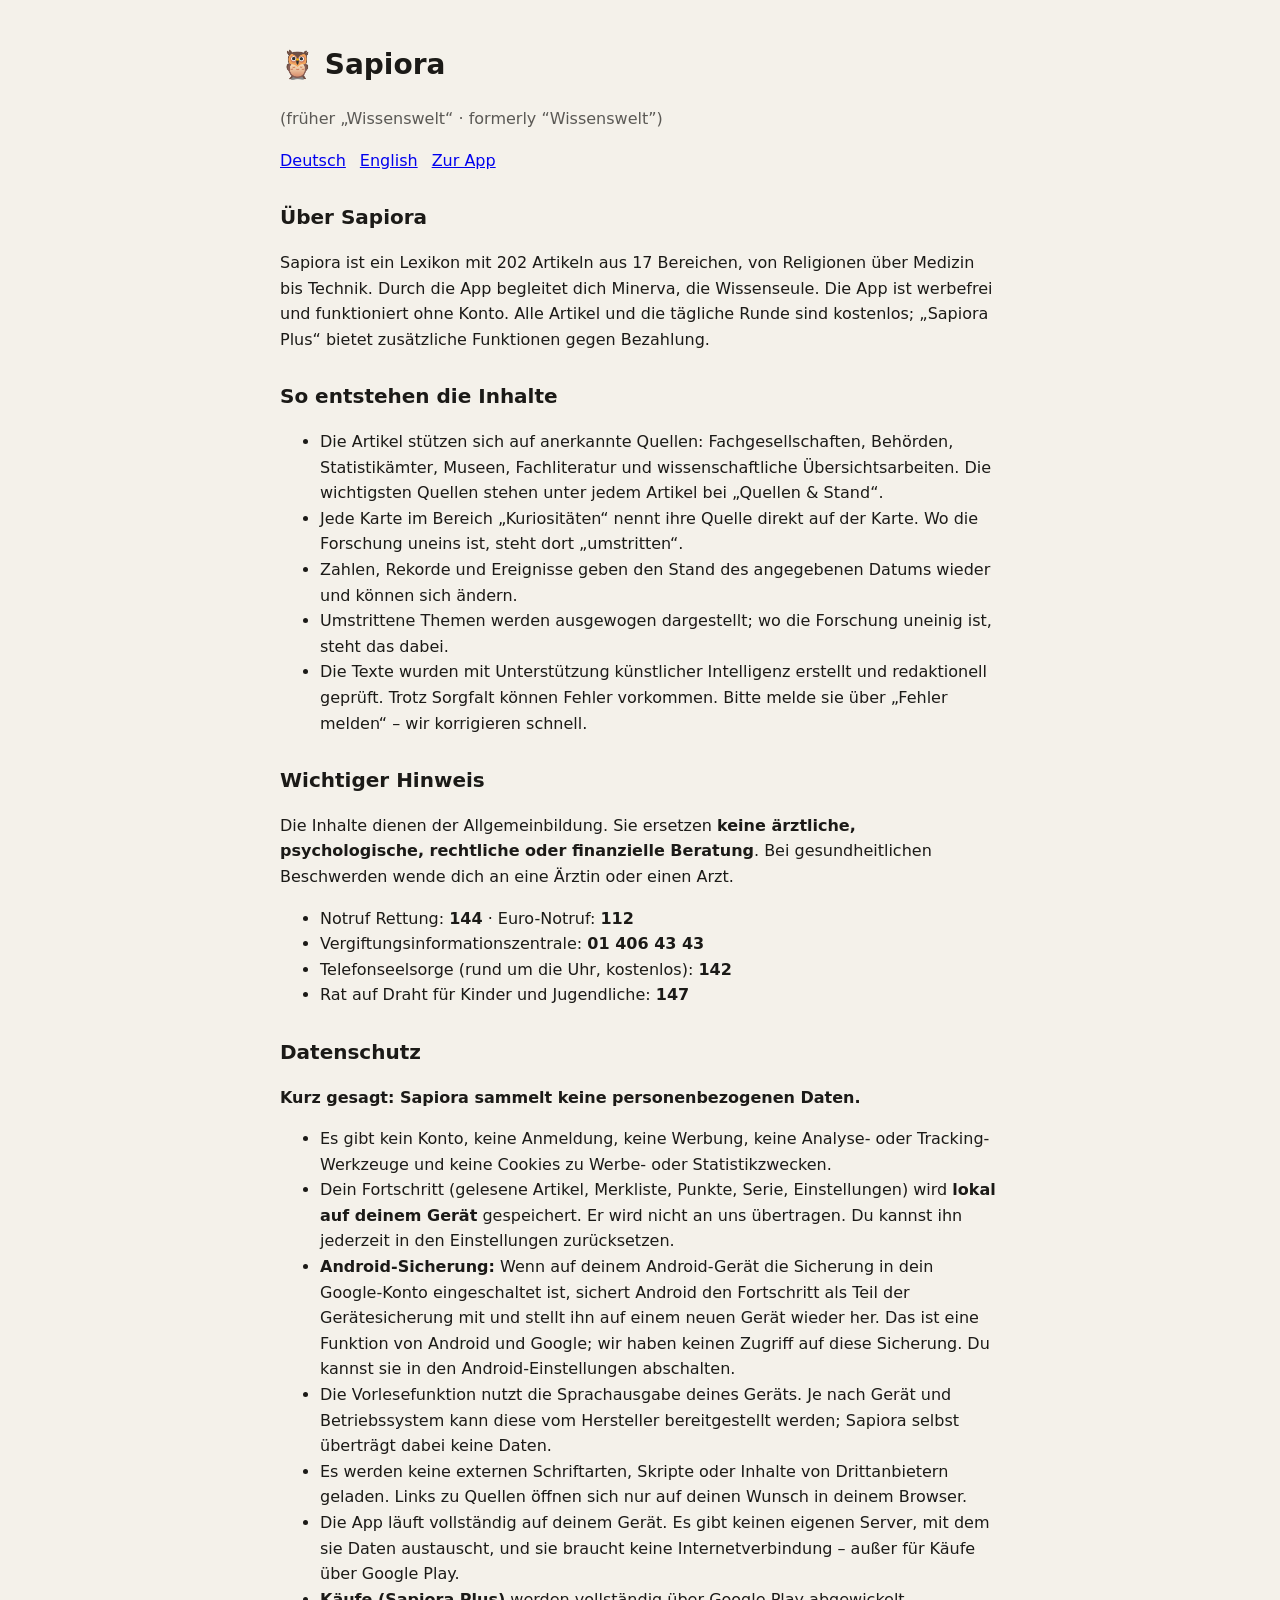
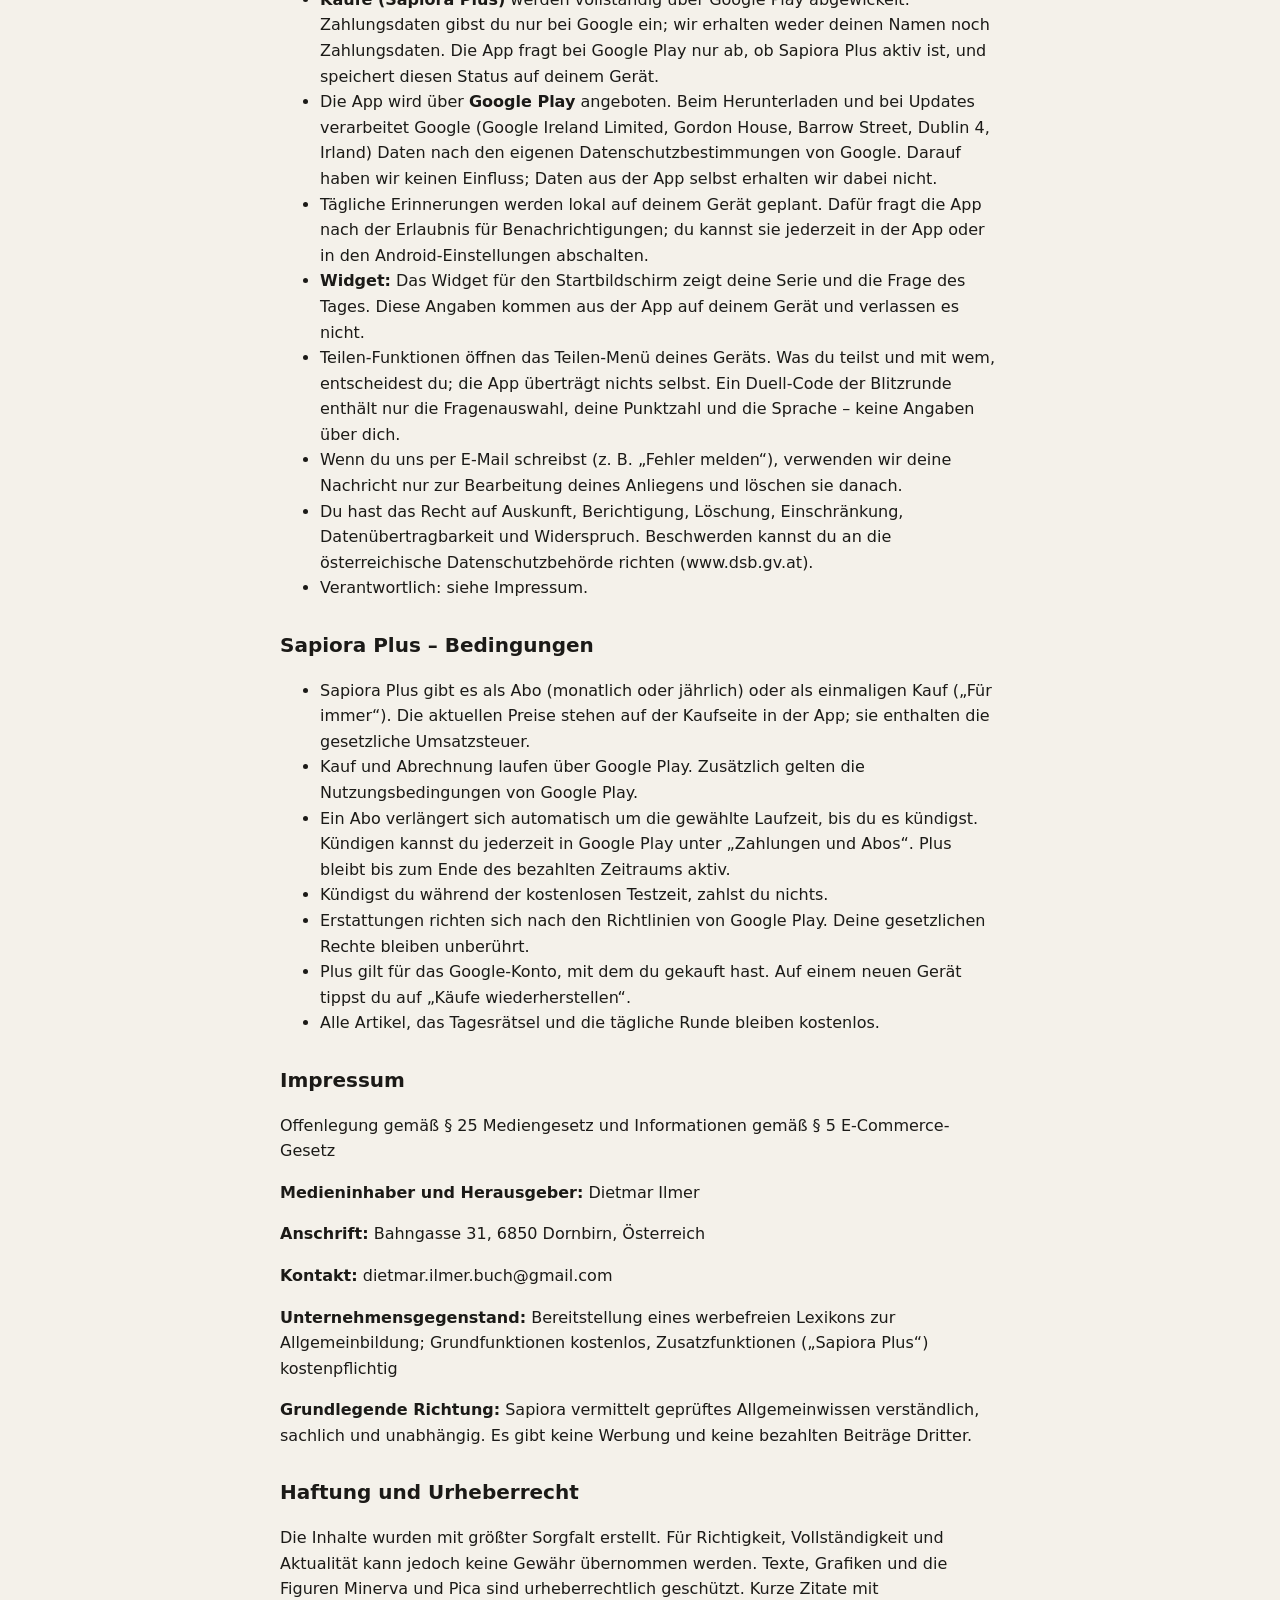
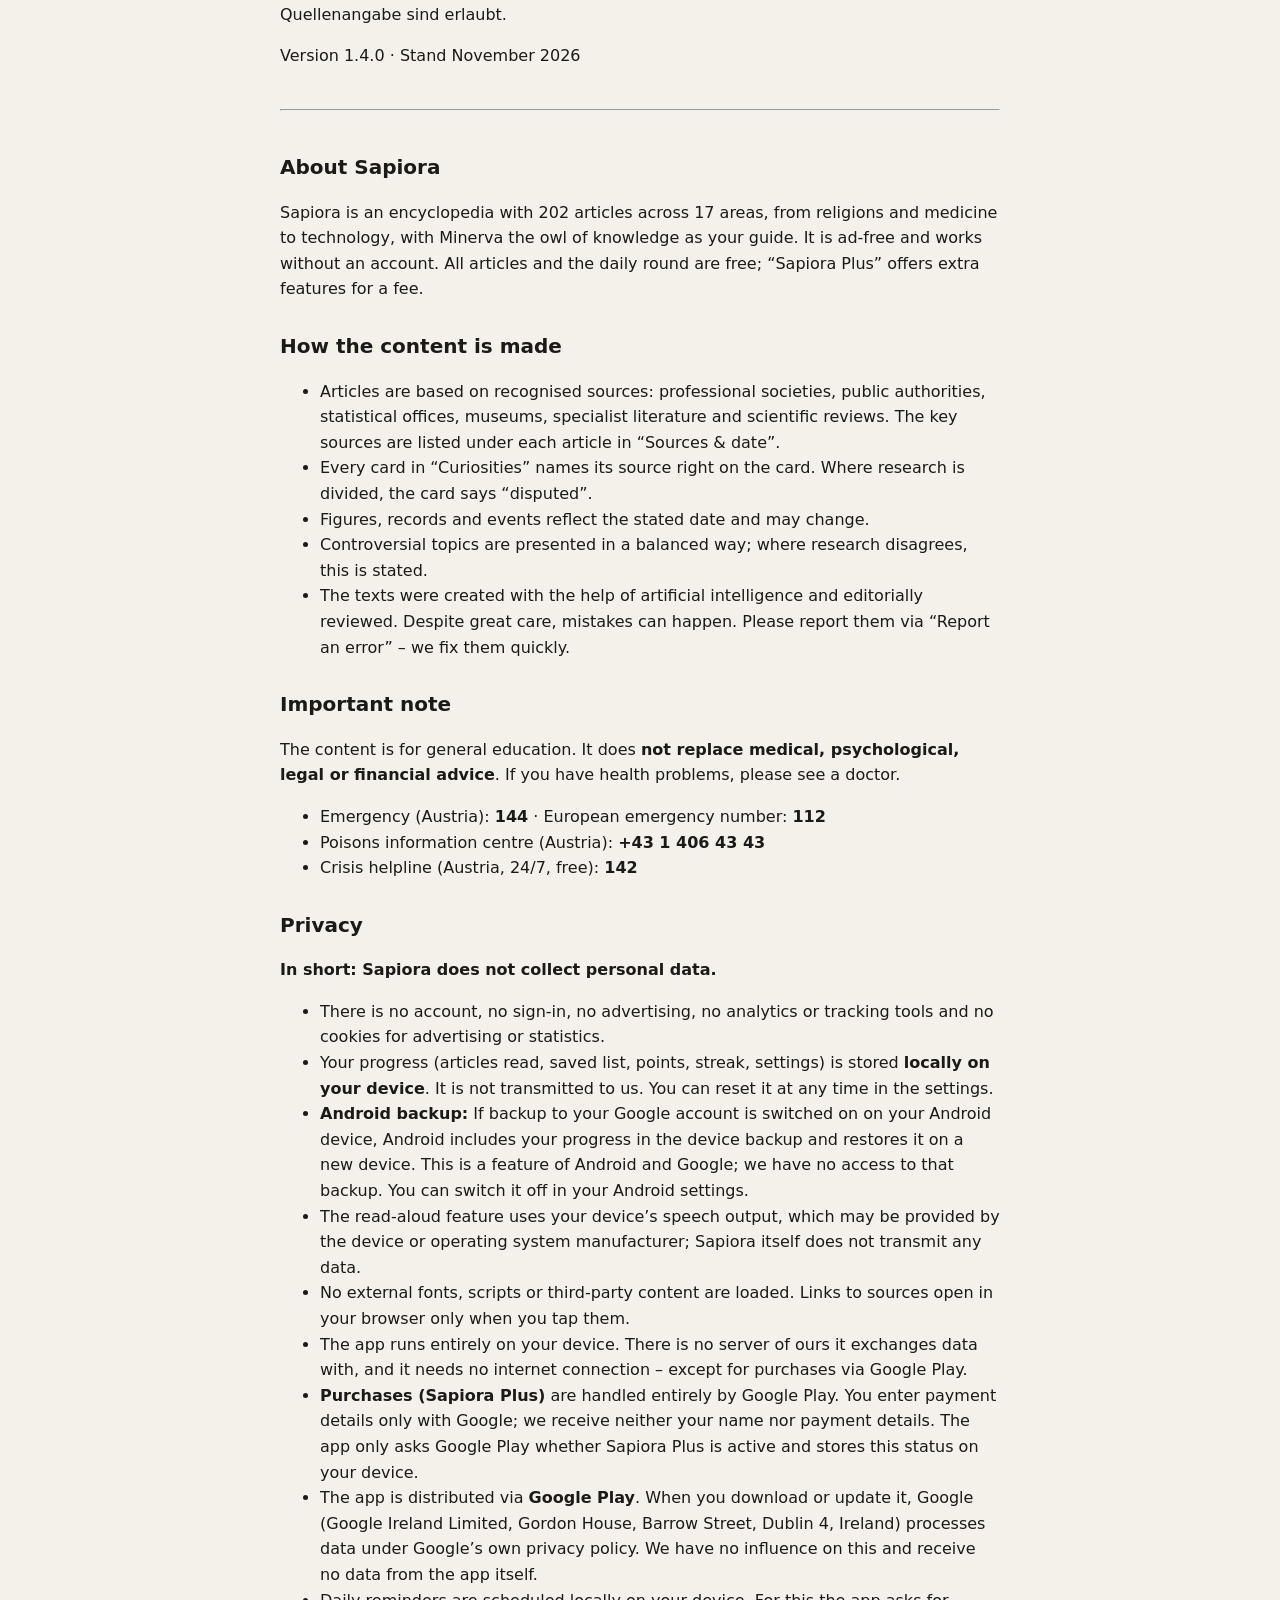
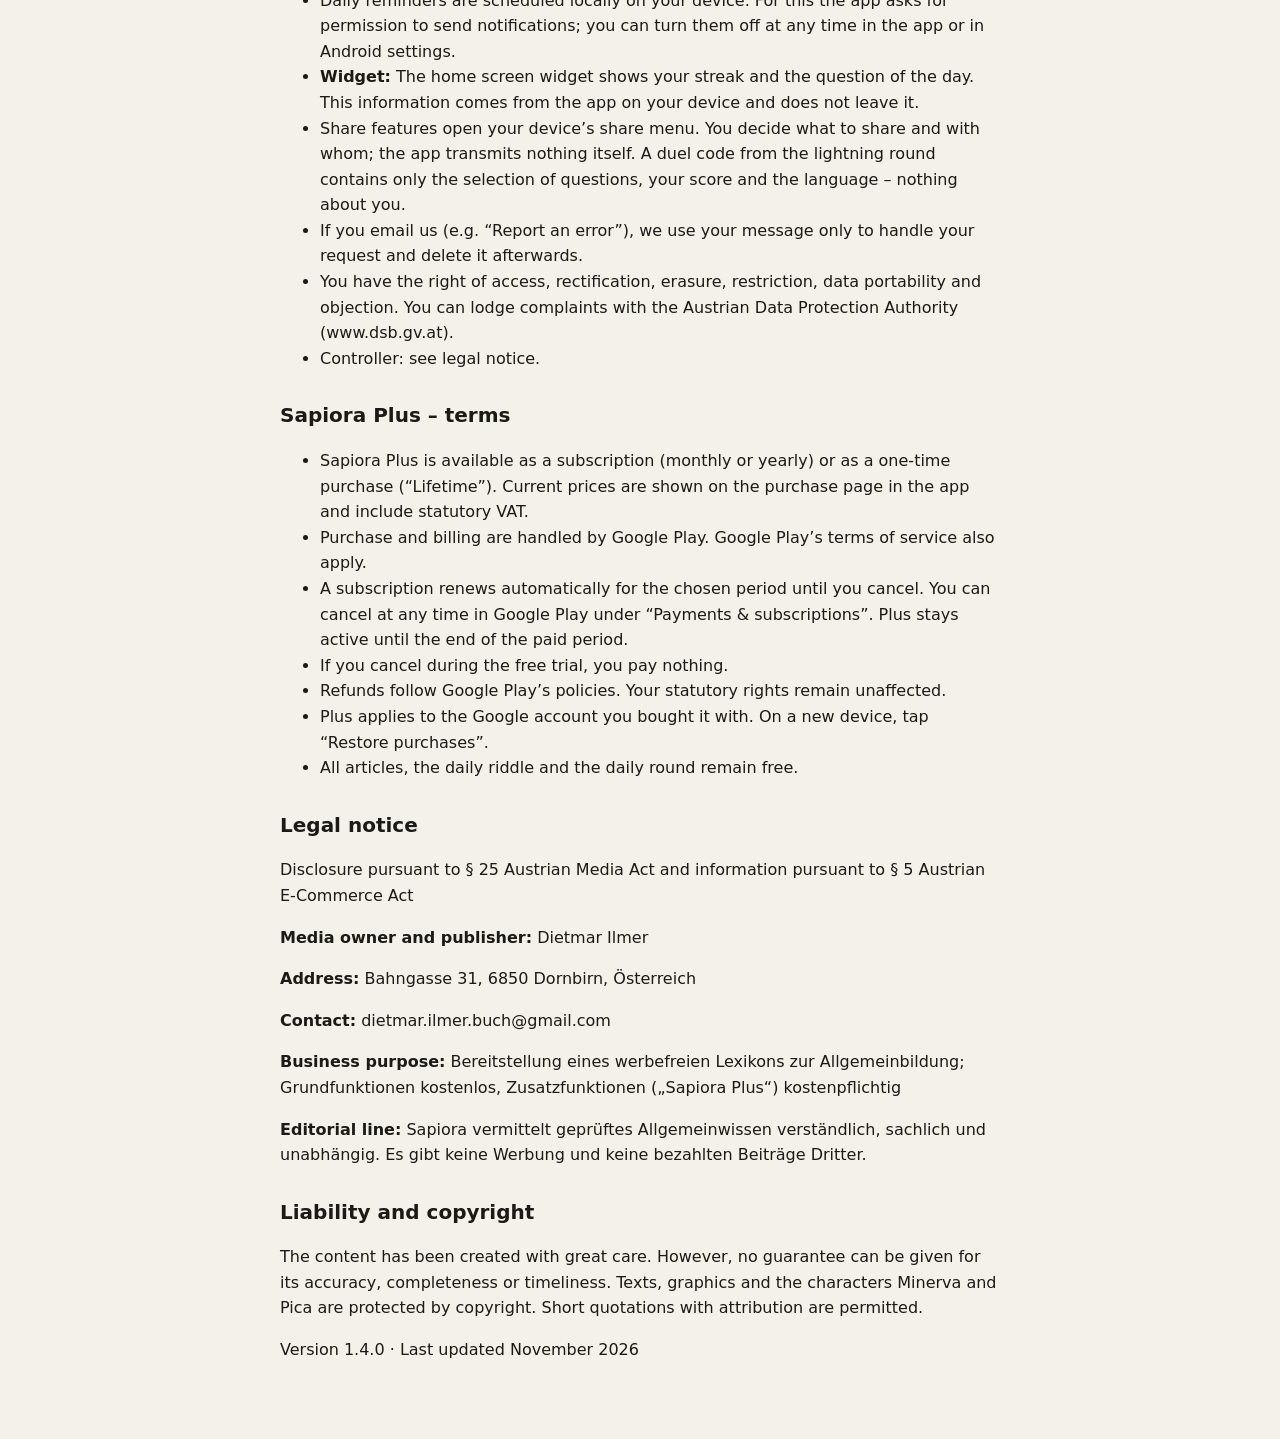
==== commit 3022a74f: "Version 1.4.0: Widget und Duell-Code im Datenschutztext Co-Authored-By: Claude Fable 5.2 <noreply@an" ====
--- a/index.html
+++ b/index.html
@@ -30,7 +30,8 @@
 <li><b>Käufe (Sapiora Plus)</b> werden vollständig über Google Play abgewickelt. Zahlungsdaten gibst du nur bei Google ein; wir erhalten weder deinen Namen noch Zahlungsdaten. Die App fragt bei Google Play nur ab, ob Sapiora Plus aktiv ist, und speichert diesen Status auf deinem Gerät.</li>
 <li>Die App wird über <b>Google Play</b> angeboten. Beim Herunterladen und bei Updates verarbeitet Google (Google Ireland Limited, Gordon House, Barrow Street, Dublin 4, Irland) Daten nach den eigenen Datenschutzbestimmungen von Google. Darauf haben wir keinen Einfluss; Daten aus der App selbst erhalten wir dabei nicht.</li>
 <li>Tägliche Erinnerungen werden lokal auf deinem Gerät geplant. Dafür fragt die App nach der Erlaubnis für Benachrichtigungen; du kannst sie jederzeit in der App oder in den Android-Einstellungen abschalten.</li>
-<li>Teilen-Funktionen öffnen das Teilen-Menü deines Geräts. Was du teilst und mit wem, entscheidest du; die App überträgt nichts selbst.</li>
+<li><b>Widget:</b> Das Widget für den Startbildschirm zeigt deine Serie und die Frage des Tages. Diese Angaben kommen aus der App auf deinem Gerät und verlassen es nicht.</li>
+<li>Teilen-Funktionen öffnen das Teilen-Menü deines Geräts. Was du teilst und mit wem, entscheidest du; die App überträgt nichts selbst. Ein Duell-Code der Blitzrunde enthält nur die Fragenauswahl, deine Punktzahl und die Sprache – keine Angaben über dich.</li>
 <li>Wenn du uns per E-Mail schreibst (z. B. „Fehler melden“), verwenden wir deine Nachricht nur zur Bearbeitung deines Anliegens und löschen sie danach.</li>
 <li>Du hast das Recht auf Auskunft, Berichtigung, Löschung, Einschränkung, Datenübertragbarkeit und Widerspruch. Beschwerden kannst du an die österreichische Datenschutzbehörde richten (www.dsb.gv.at).</li>
 <li>Verantwortlich: siehe Impressum.</li>
@@ -54,7 +55,7 @@
 <p><b>Grundlegende Richtung:</b> Sapiora vermittelt geprüftes Allgemeinwissen verständlich, sachlich und unabhängig. Es gibt keine Werbung und keine bezahlten Beiträge Dritter.</p>
 <h2>Haftung und Urheberrecht</h2>
 <p>Die Inhalte wurden mit größter Sorgfalt erstellt. Für Richtigkeit, Vollständigkeit und Aktualität kann jedoch keine Gewähr übernommen werden. Texte, Grafiken und die Figuren Minerva und Pica sind urheberrechtlich geschützt. Kurze Zitate mit Quellenangabe sind erlaubt.</p>
-<p>Version 1.3.6 · Stand November 2026</p></section><hr><section id="en" lang="en"><h2>About Sapiora</h2>
+<p>Version 1.4.0 · Stand November 2026</p></section><hr><section id="en" lang="en"><h2>About Sapiora</h2>
 <p>Sapiora is an encyclopedia with 202 articles across 17 areas, from religions and medicine to technology, with Minerva the owl of knowledge as your guide. It is ad-free and works without an account. All articles and the daily round are free; “Sapiora Plus” offers extra features for a fee.</p>
 <h2>How the content is made</h2>
 <ul>
@@ -83,7 +84,8 @@
 <li><b>Purchases (Sapiora Plus)</b> are handled entirely by Google Play. You enter payment details only with Google; we receive neither your name nor payment details. The app only asks Google Play whether Sapiora Plus is active and stores this status on your device.</li>
 <li>The app is distributed via <b>Google Play</b>. When you download or update it, Google (Google Ireland Limited, Gordon House, Barrow Street, Dublin 4, Ireland) processes data under Google’s own privacy policy. We have no influence on this and receive no data from the app itself.</li>
 <li>Daily reminders are scheduled locally on your device. For this the app asks for permission to send notifications; you can turn them off at any time in the app or in Android settings.</li>
-<li>Share features open your device’s share menu. You decide what to share and with whom; the app transmits nothing itself.</li>
+<li><b>Widget:</b> The home screen widget shows your streak and the question of the day. This information comes from the app on your device and does not leave it.</li>
+<li>Share features open your device’s share menu. You decide what to share and with whom; the app transmits nothing itself. A duel code from the lightning round contains only the selection of questions, your score and the language – nothing about you.</li>
 <li>If you email us (e.g. “Report an error”), we use your message only to handle your request and delete it afterwards.</li>
 <li>You have the right of access, rectification, erasure, restriction, data portability and objection. You can lodge complaints with the Austrian Data Protection Authority (www.dsb.gv.at).</li>
 <li>Controller: see legal notice.</li>
@@ -107,4 +109,4 @@
 <p><b>Editorial line:</b> Sapiora vermittelt geprüftes Allgemeinwissen verständlich, sachlich und unabhängig. Es gibt keine Werbung und keine bezahlten Beiträge Dritter.</p>
 <h2>Liability and copyright</h2>
 <p>The content has been created with great care. However, no guarantee can be given for its accuracy, completeness or timeliness. Texts, graphics and the characters Minerva and Pica are protected by copyright. Short quotations with attribution are permitted.</p>
-<p>Version 1.3.6 · Last updated November 2026</p></section></body></html>+<p>Version 1.4.0 · Last updated November 2026</p></section></body></html>
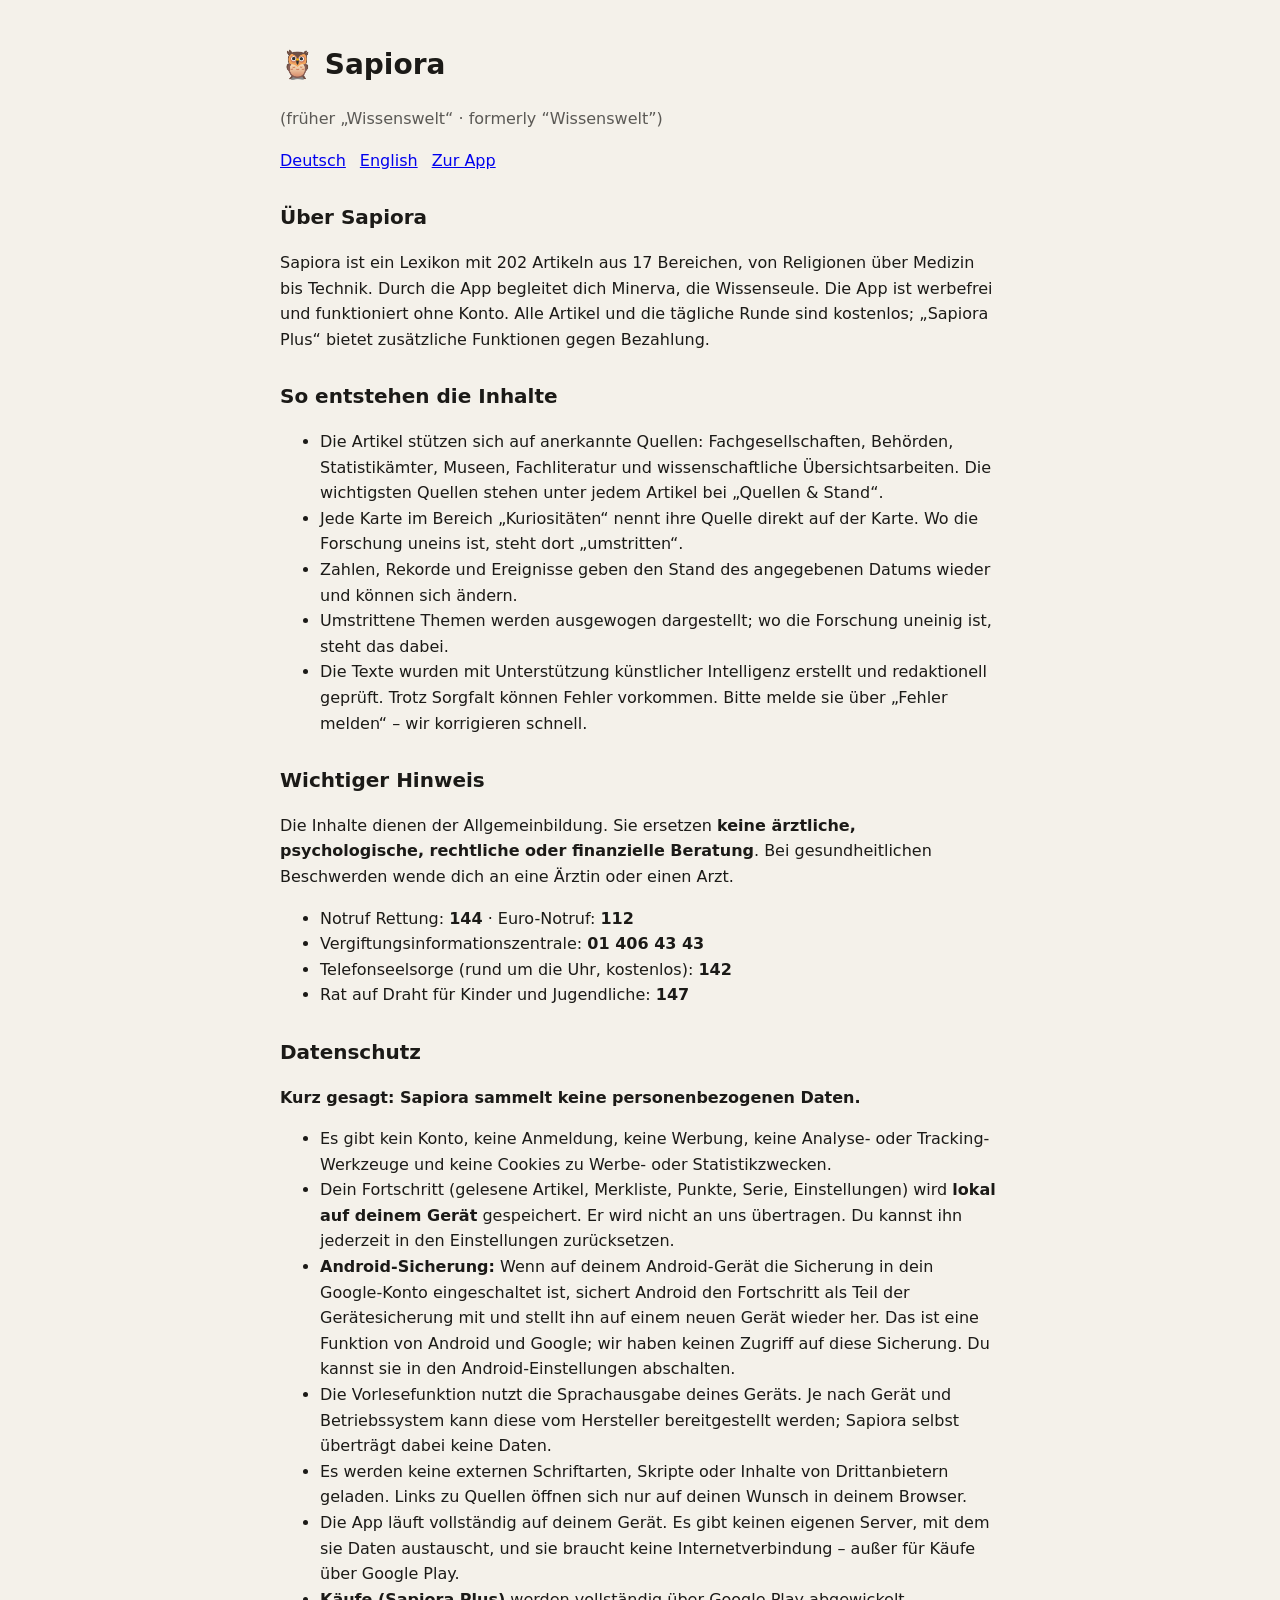
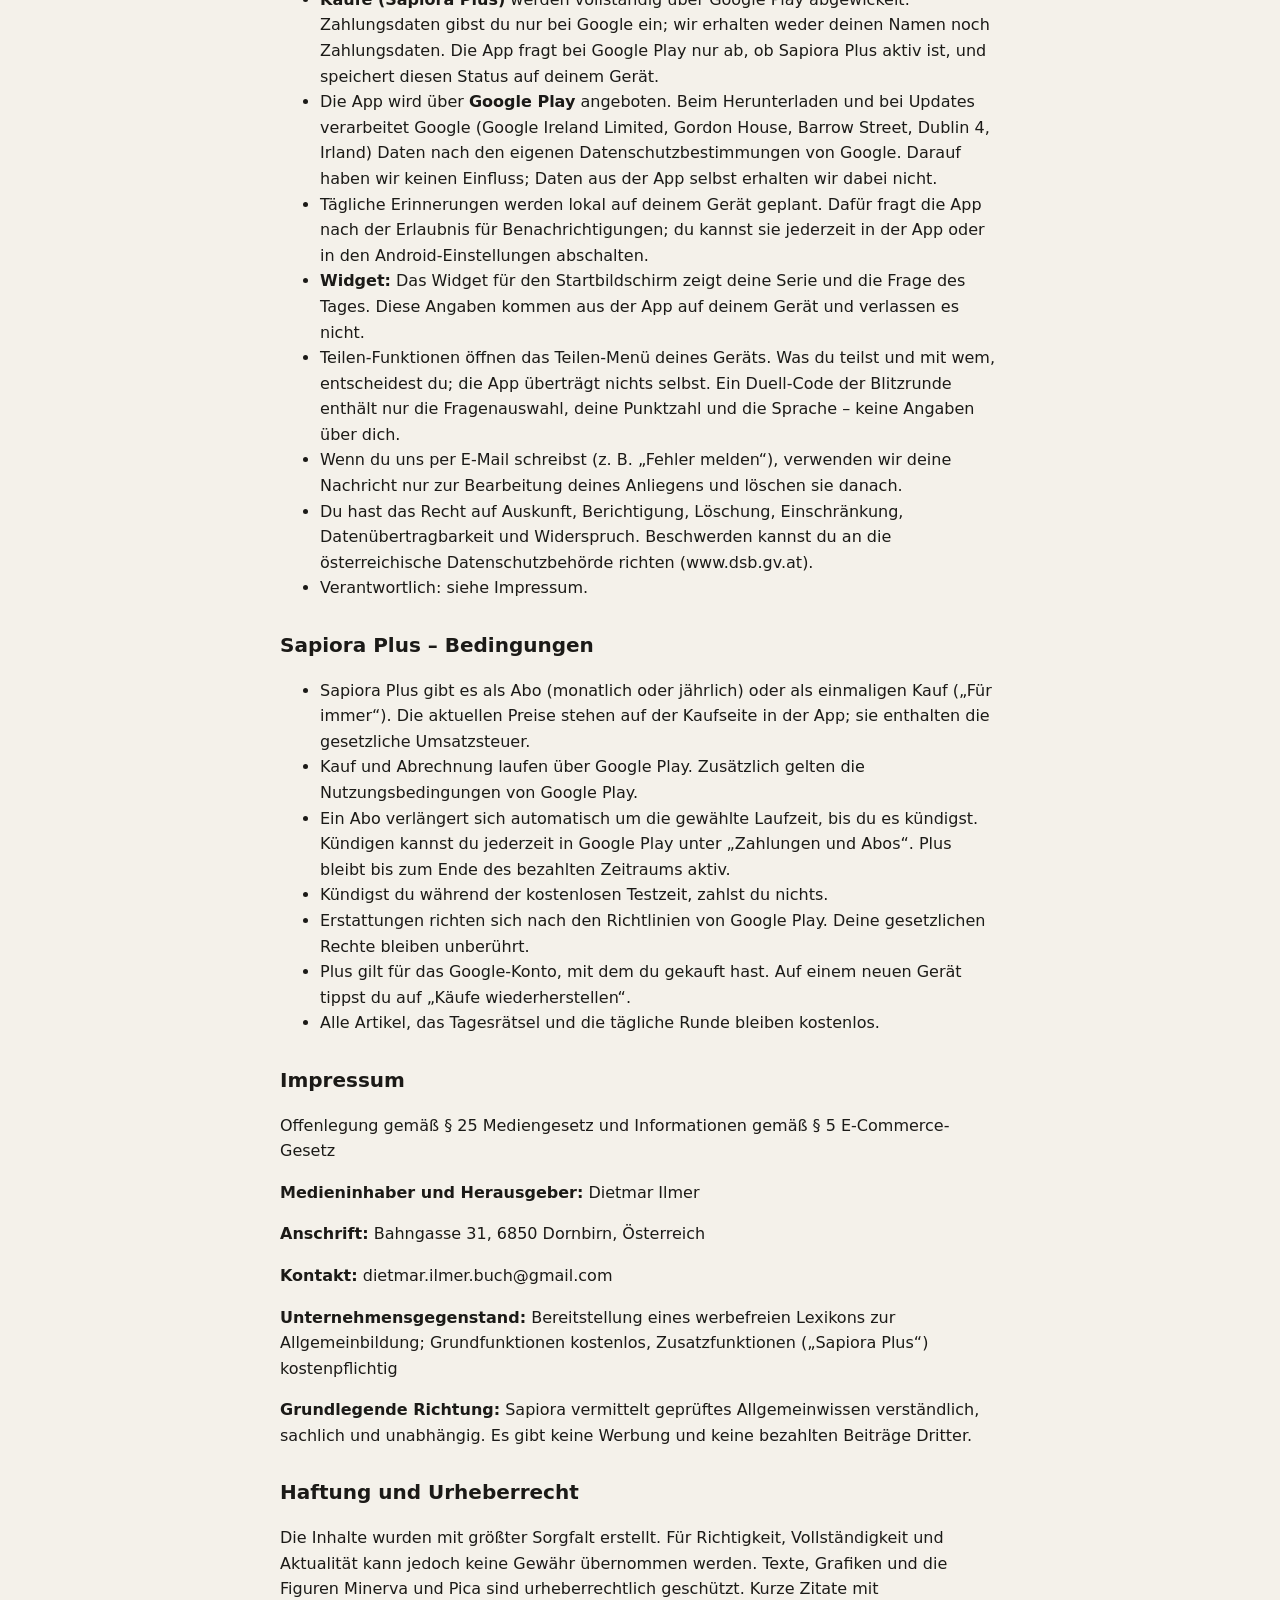
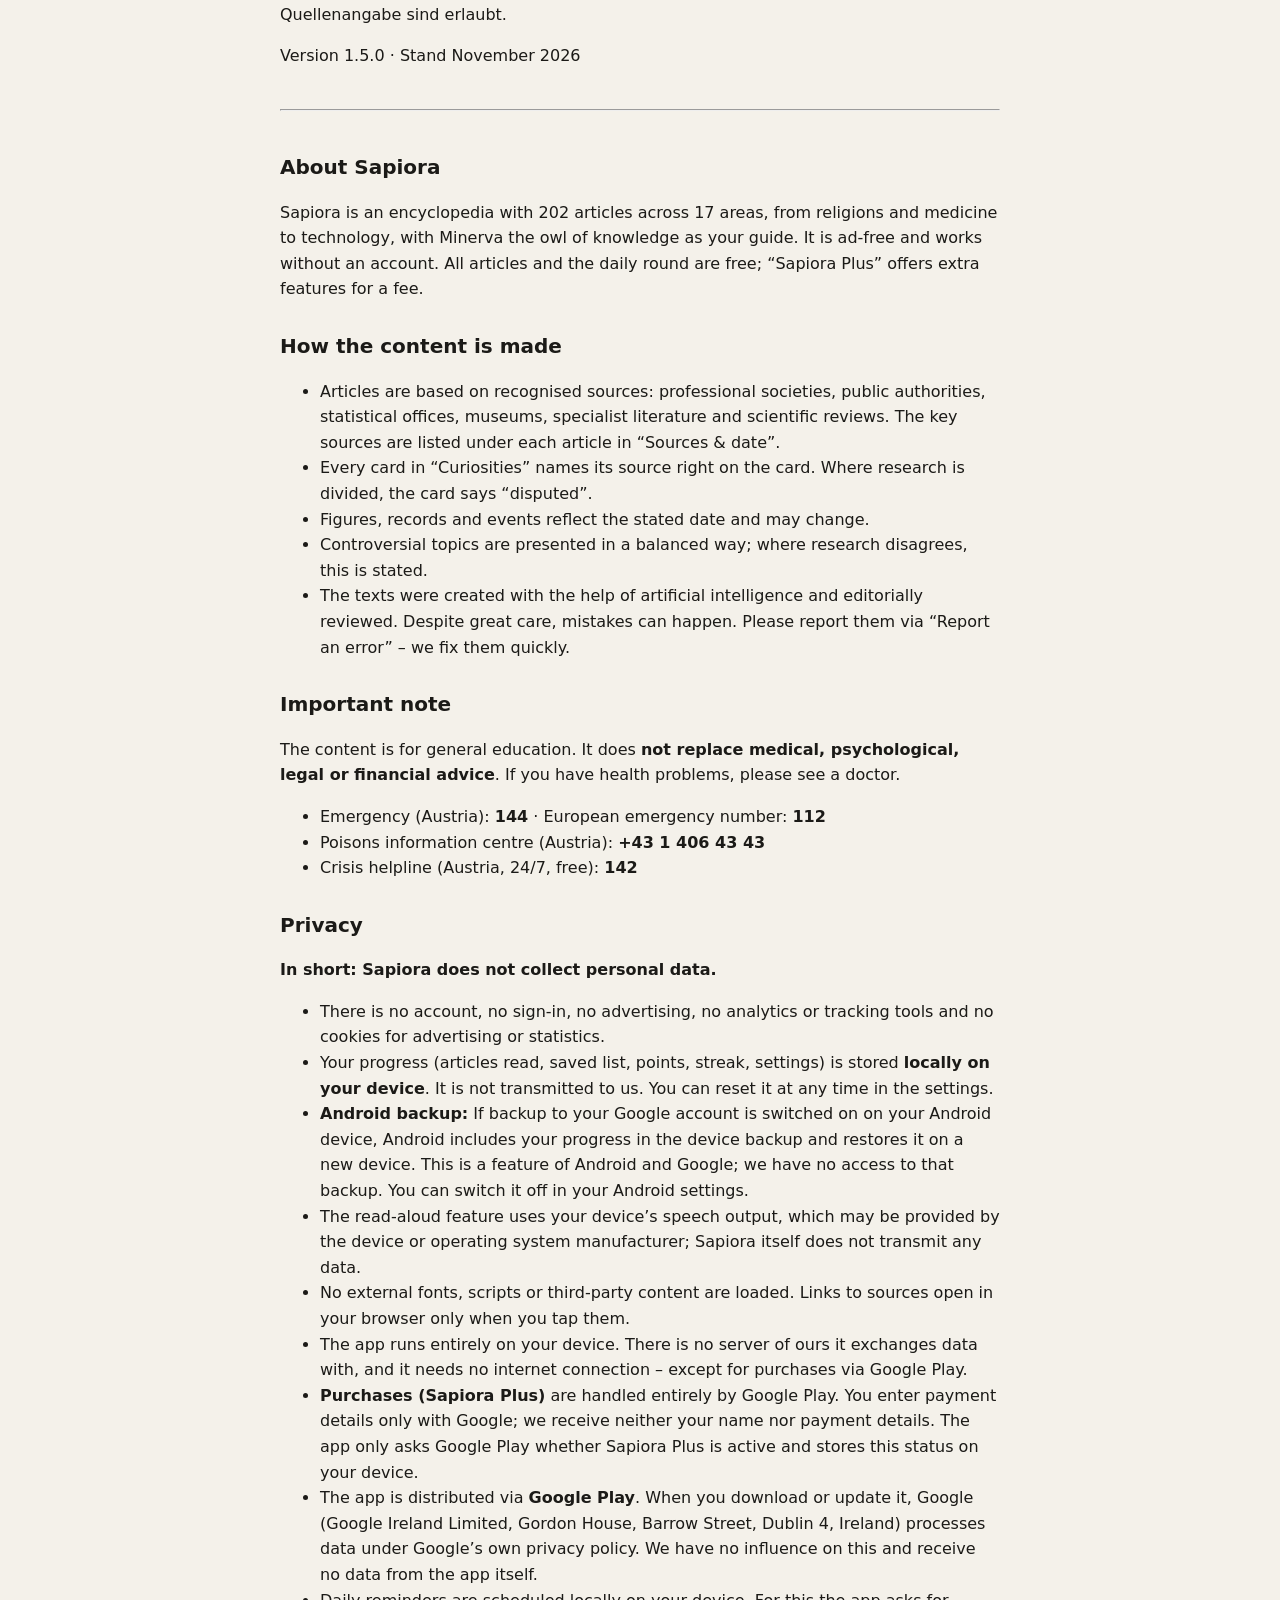
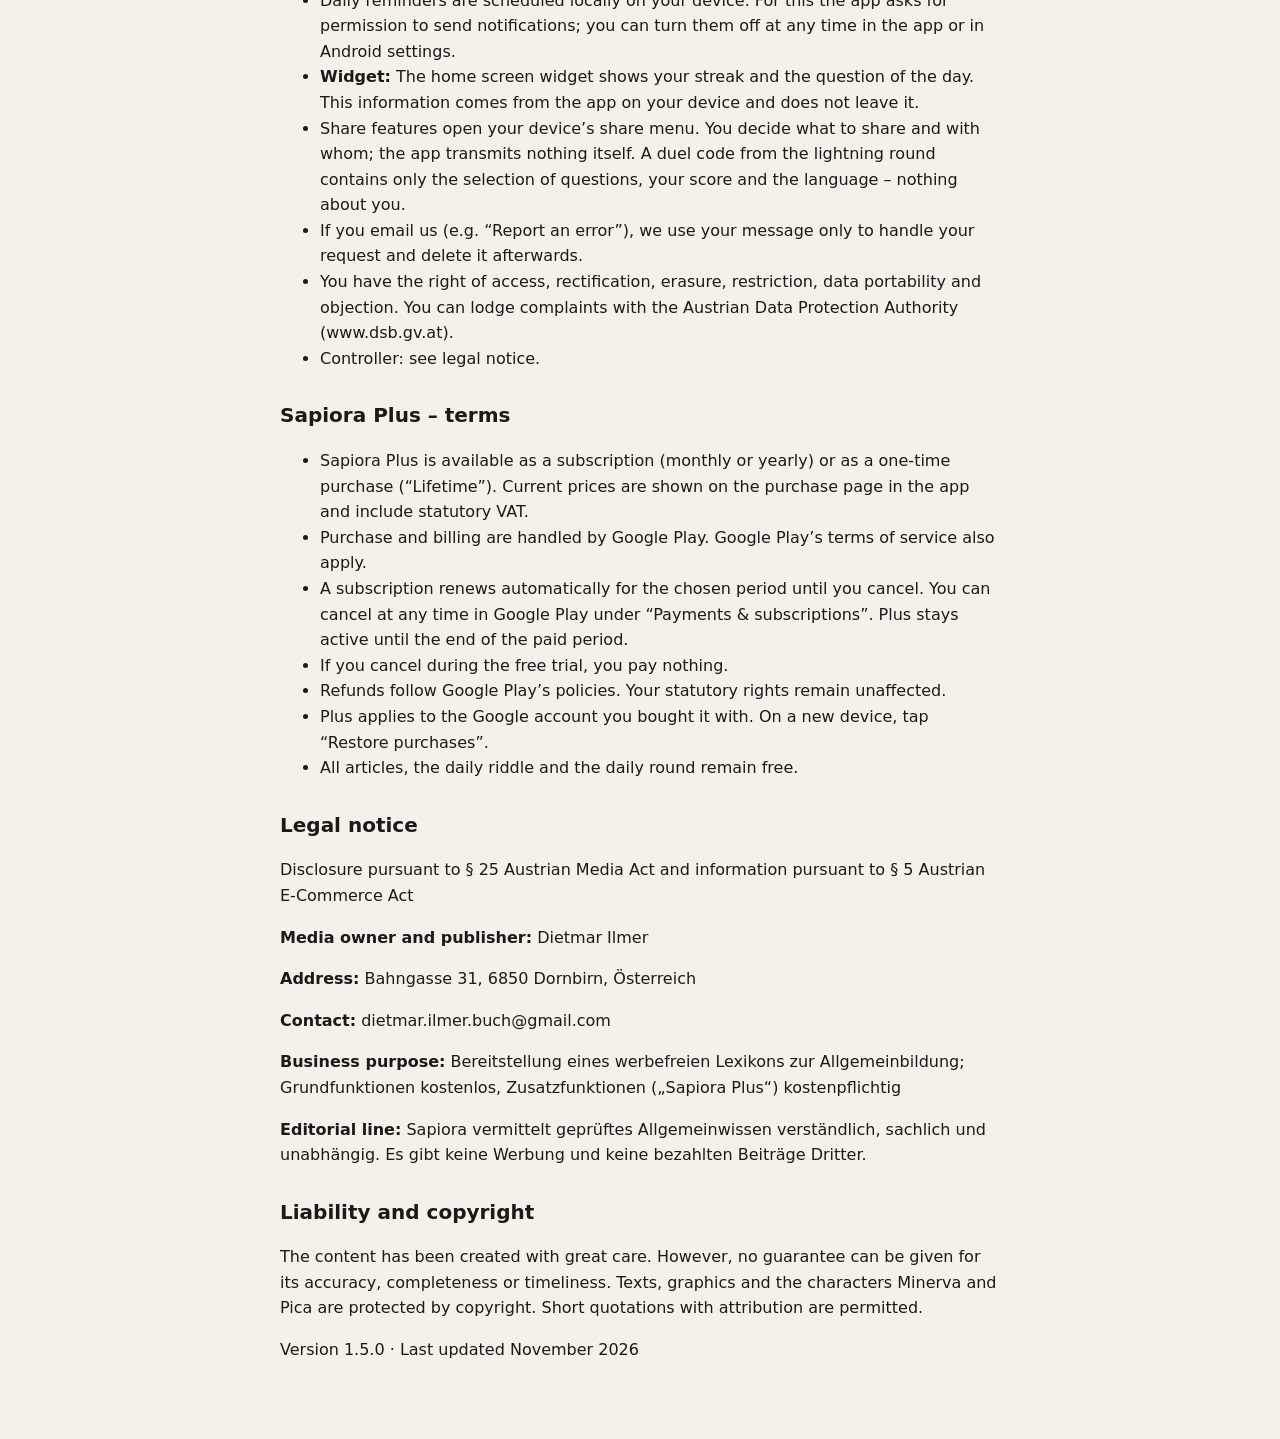
==== commit b102c7be: "Version 1.5.0 Co-Authored-By: Claude Fable 5.2 <noreply@anthropic.com> Claude-Session: https://claud" ====
--- a/index.html
+++ b/index.html
@@ -55,7 +55,7 @@
 <p><b>Grundlegende Richtung:</b> Sapiora vermittelt geprüftes Allgemeinwissen verständlich, sachlich und unabhängig. Es gibt keine Werbung und keine bezahlten Beiträge Dritter.</p>
 <h2>Haftung und Urheberrecht</h2>
 <p>Die Inhalte wurden mit größter Sorgfalt erstellt. Für Richtigkeit, Vollständigkeit und Aktualität kann jedoch keine Gewähr übernommen werden. Texte, Grafiken und die Figuren Minerva und Pica sind urheberrechtlich geschützt. Kurze Zitate mit Quellenangabe sind erlaubt.</p>
-<p>Version 1.4.0 · Stand November 2026</p></section><hr><section id="en" lang="en"><h2>About Sapiora</h2>
+<p>Version 1.5.0 · Stand November 2026</p></section><hr><section id="en" lang="en"><h2>About Sapiora</h2>
 <p>Sapiora is an encyclopedia with 202 articles across 17 areas, from religions and medicine to technology, with Minerva the owl of knowledge as your guide. It is ad-free and works without an account. All articles and the daily round are free; “Sapiora Plus” offers extra features for a fee.</p>
 <h2>How the content is made</h2>
 <ul>
@@ -109,4 +109,4 @@
 <p><b>Editorial line:</b> Sapiora vermittelt geprüftes Allgemeinwissen verständlich, sachlich und unabhängig. Es gibt keine Werbung und keine bezahlten Beiträge Dritter.</p>
 <h2>Liability and copyright</h2>
 <p>The content has been created with great care. However, no guarantee can be given for its accuracy, completeness or timeliness. Texts, graphics and the characters Minerva and Pica are protected by copyright. Short quotations with attribution are permitted.</p>
-<p>Version 1.4.0 · Last updated November 2026</p></section></body></html>+<p>Version 1.5.0 · Last updated November 2026</p></section></body></html>
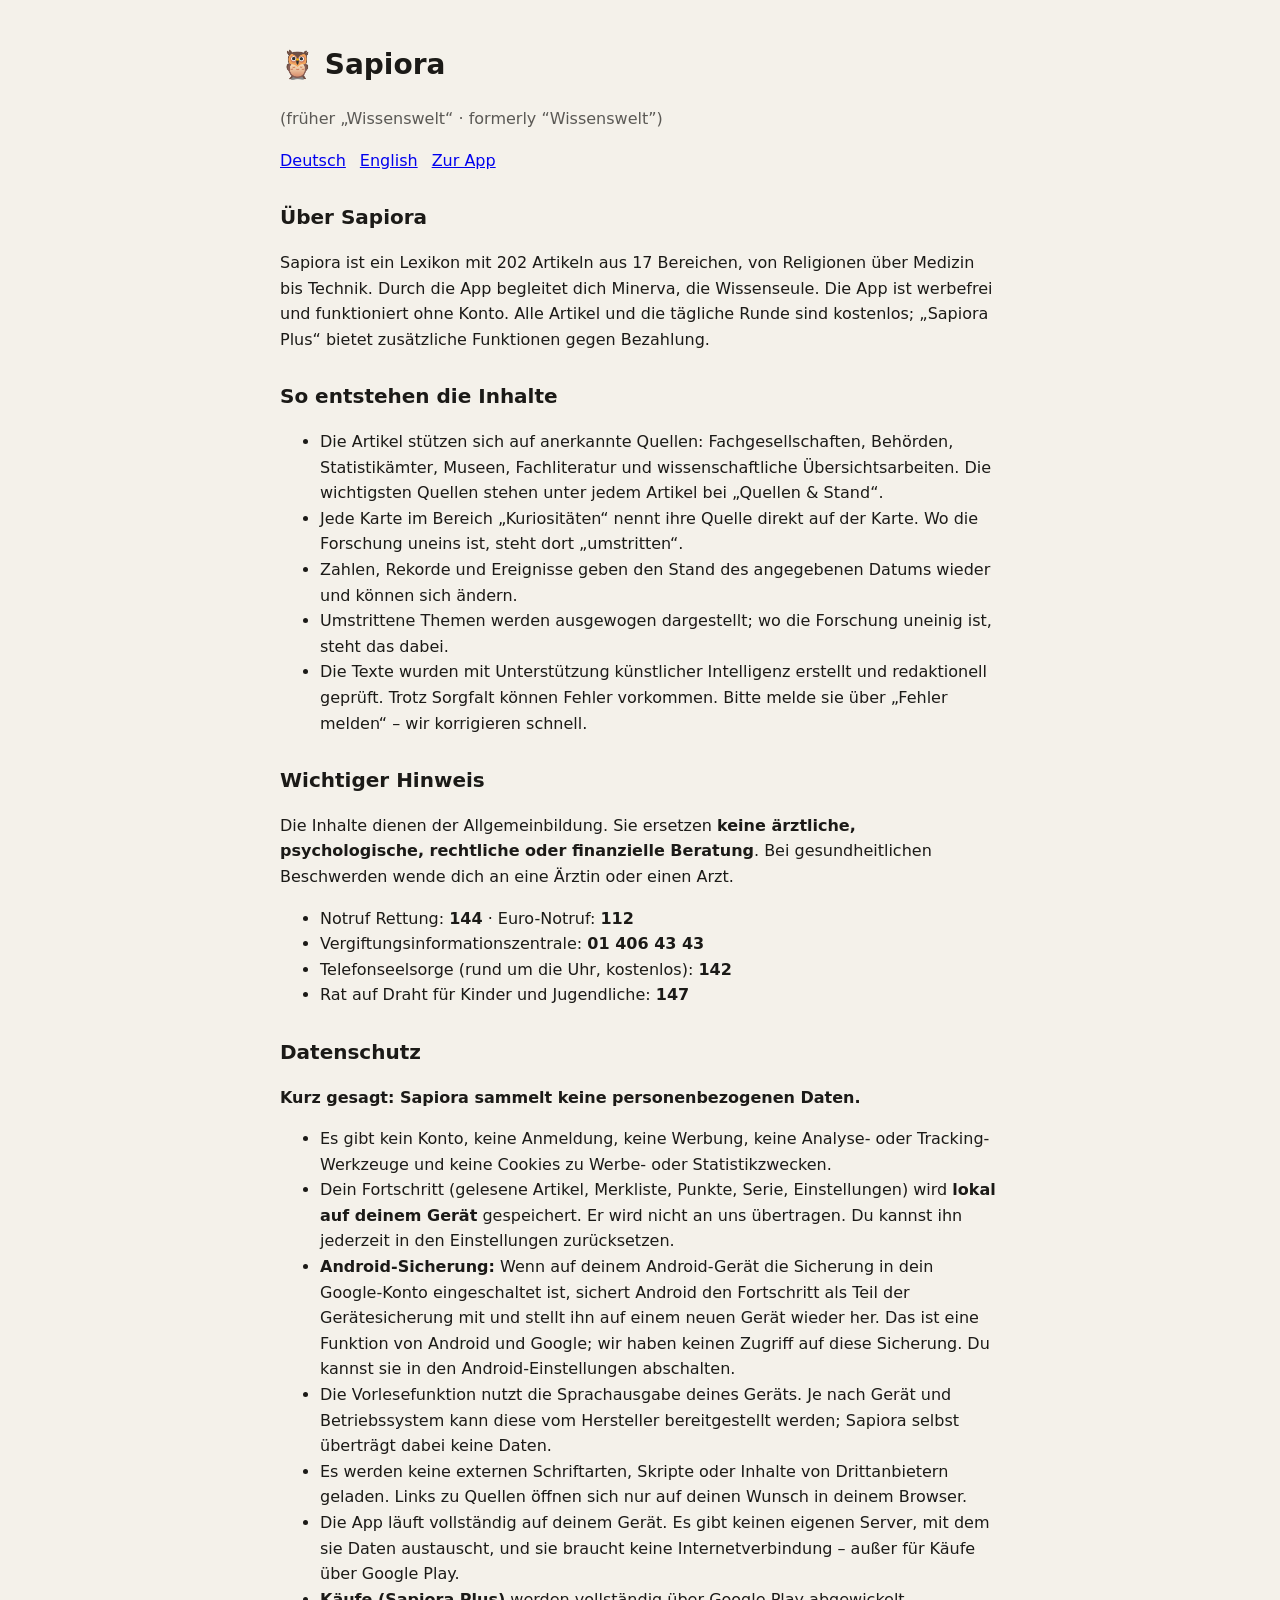
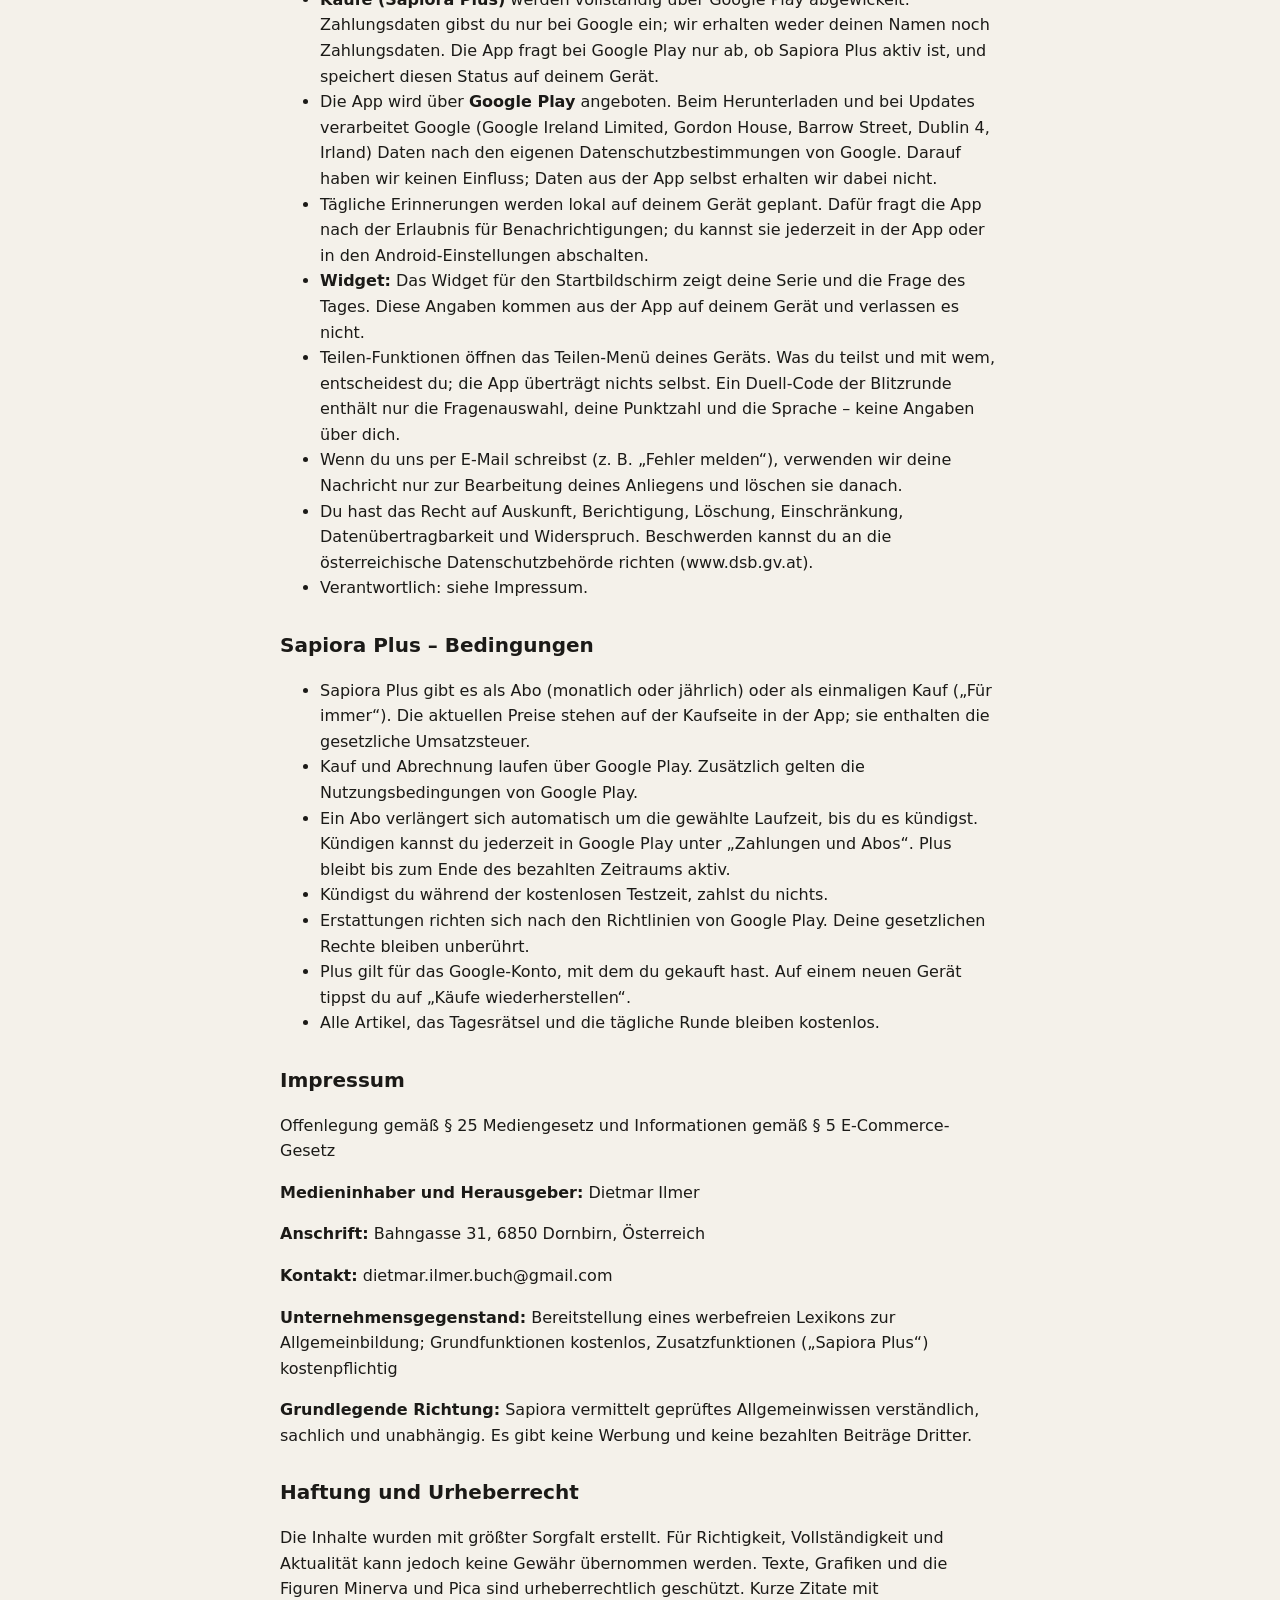
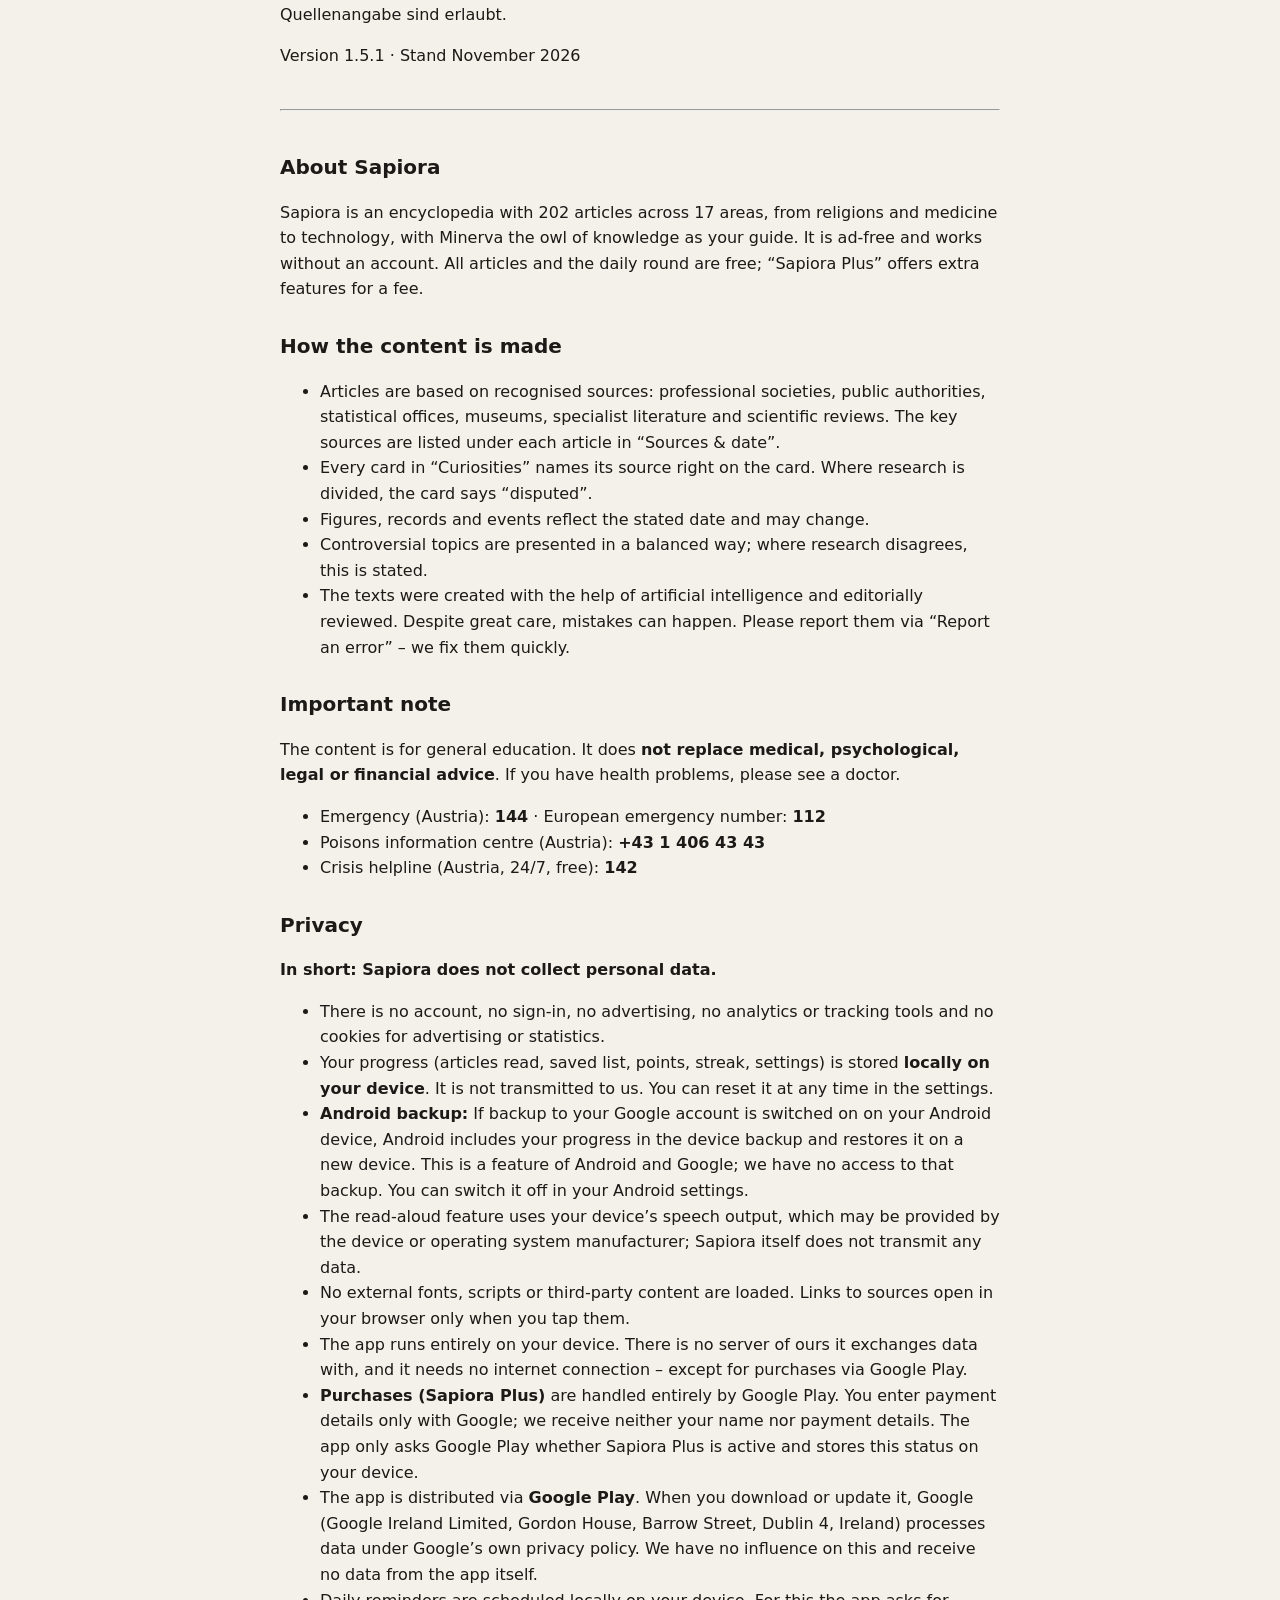
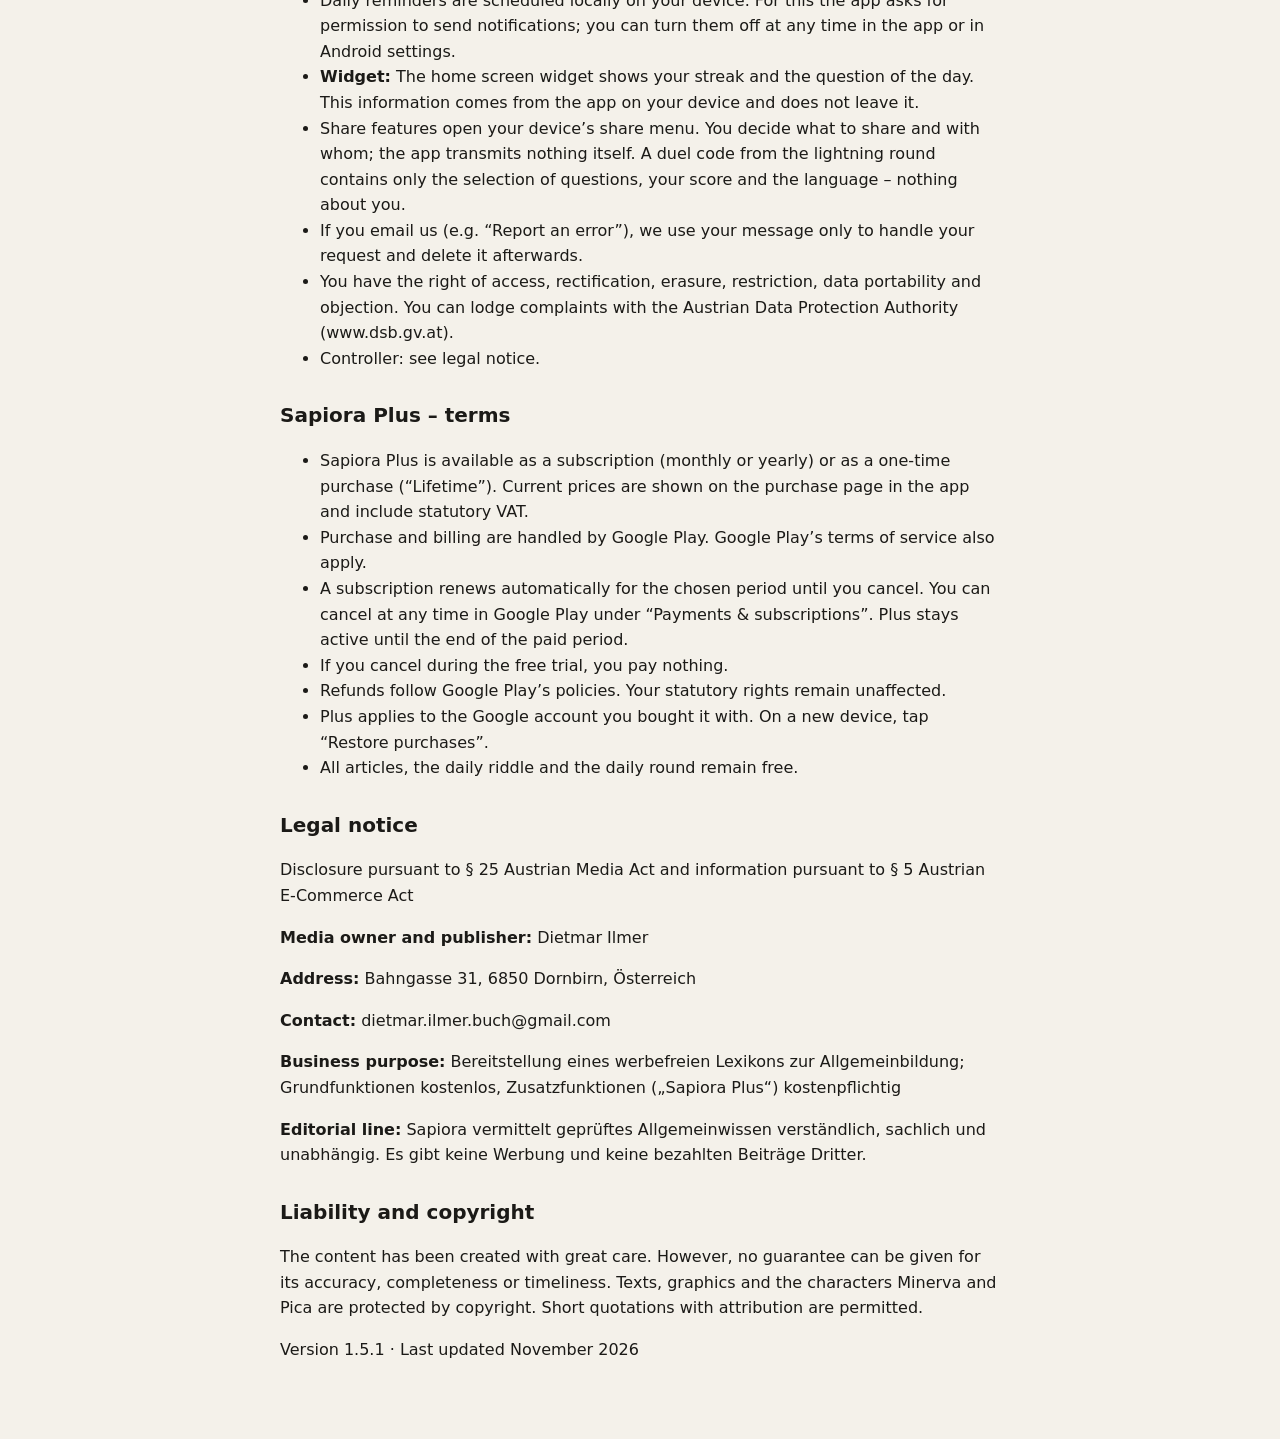
==== commit eba70260: "Versionsangabe 1.5.1 Co-Authored-By: Claude Fable 5.2 <noreply@anthropic.com> Claude-Session: https:" ====
--- a/index.html
+++ b/index.html
@@ -55,7 +55,7 @@
 <p><b>Grundlegende Richtung:</b> Sapiora vermittelt geprüftes Allgemeinwissen verständlich, sachlich und unabhängig. Es gibt keine Werbung und keine bezahlten Beiträge Dritter.</p>
 <h2>Haftung und Urheberrecht</h2>
 <p>Die Inhalte wurden mit größter Sorgfalt erstellt. Für Richtigkeit, Vollständigkeit und Aktualität kann jedoch keine Gewähr übernommen werden. Texte, Grafiken und die Figuren Minerva und Pica sind urheberrechtlich geschützt. Kurze Zitate mit Quellenangabe sind erlaubt.</p>
-<p>Version 1.5.0 · Stand November 2026</p></section><hr><section id="en" lang="en"><h2>About Sapiora</h2>
+<p>Version 1.5.1 · Stand November 2026</p></section><hr><section id="en" lang="en"><h2>About Sapiora</h2>
 <p>Sapiora is an encyclopedia with 202 articles across 17 areas, from religions and medicine to technology, with Minerva the owl of knowledge as your guide. It is ad-free and works without an account. All articles and the daily round are free; “Sapiora Plus” offers extra features for a fee.</p>
 <h2>How the content is made</h2>
 <ul>
@@ -109,4 +109,4 @@
 <p><b>Editorial line:</b> Sapiora vermittelt geprüftes Allgemeinwissen verständlich, sachlich und unabhängig. Es gibt keine Werbung und keine bezahlten Beiträge Dritter.</p>
 <h2>Liability and copyright</h2>
 <p>The content has been created with great care. However, no guarantee can be given for its accuracy, completeness or timeliness. Texts, graphics and the characters Minerva and Pica are protected by copyright. Short quotations with attribution are permitted.</p>
-<p>Version 1.5.0 · Last updated November 2026</p></section></body></html>+<p>Version 1.5.1 · Last updated November 2026</p></section></body></html>
